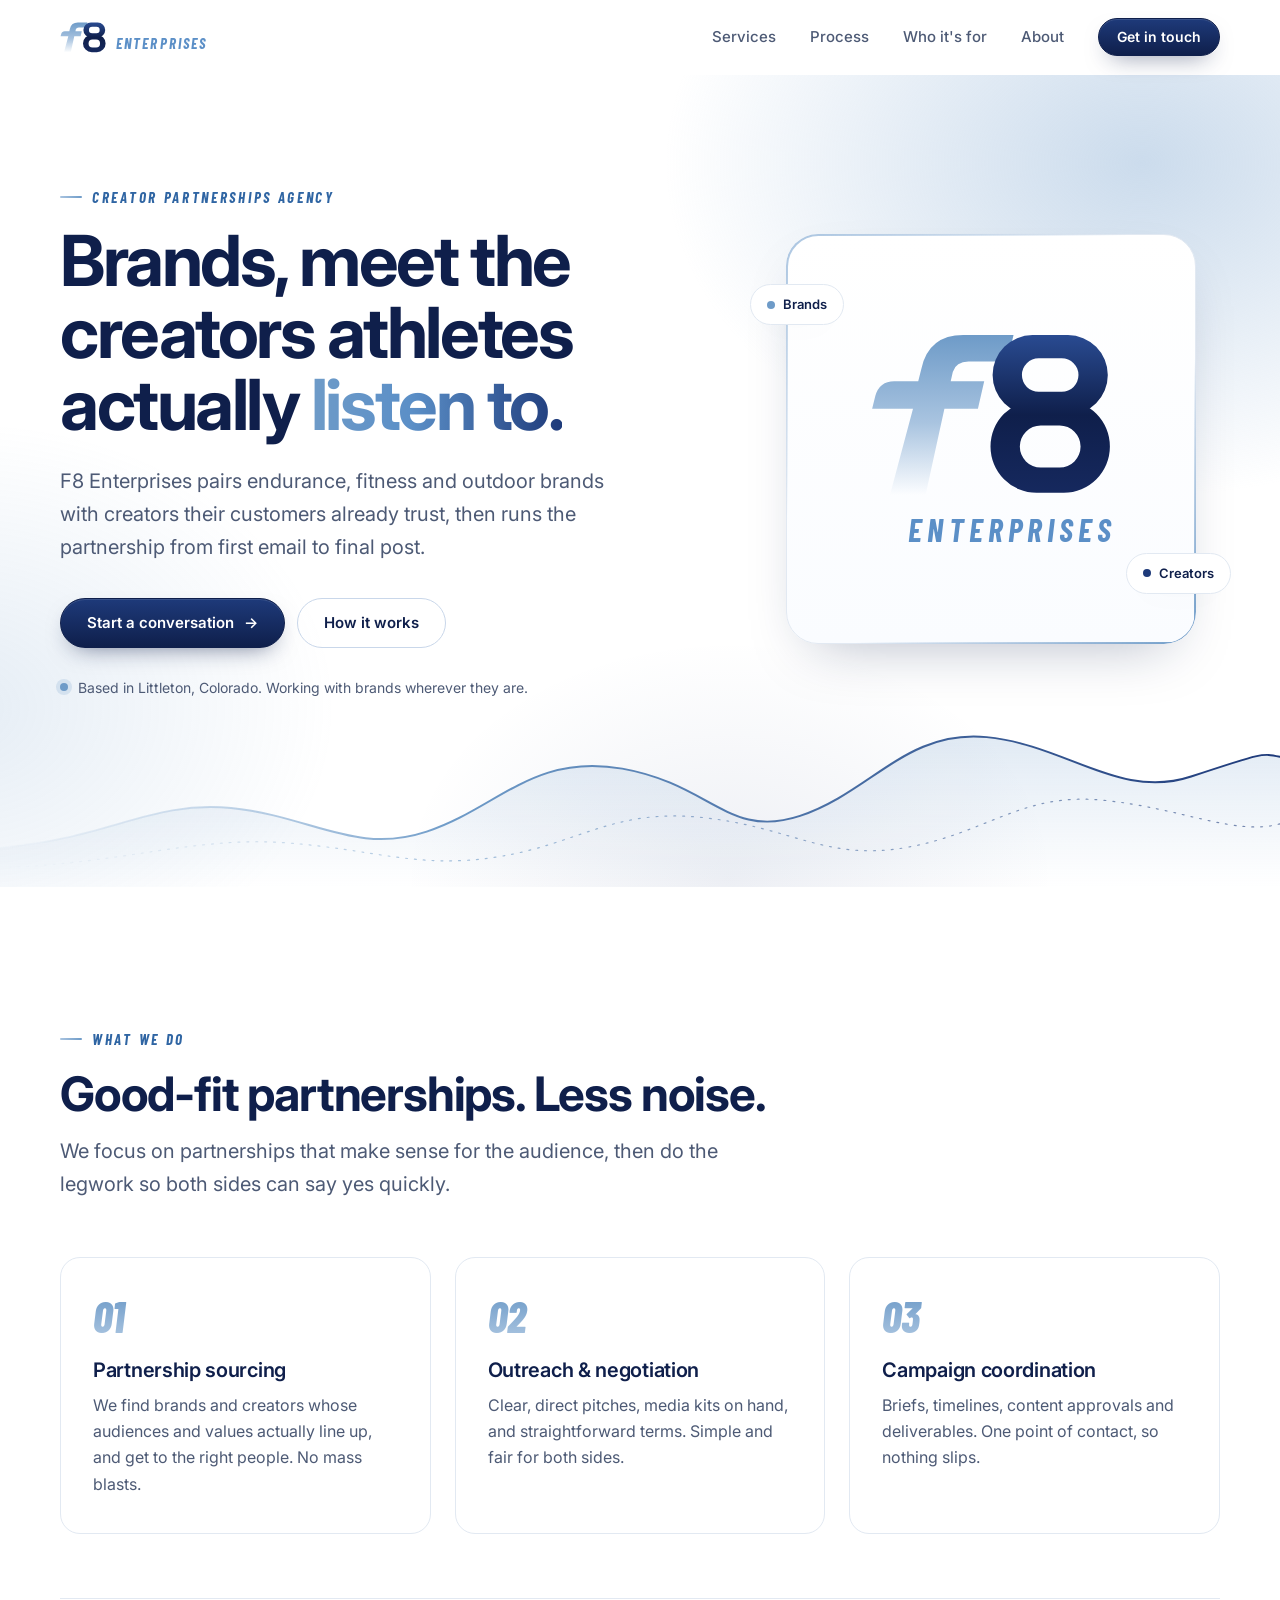
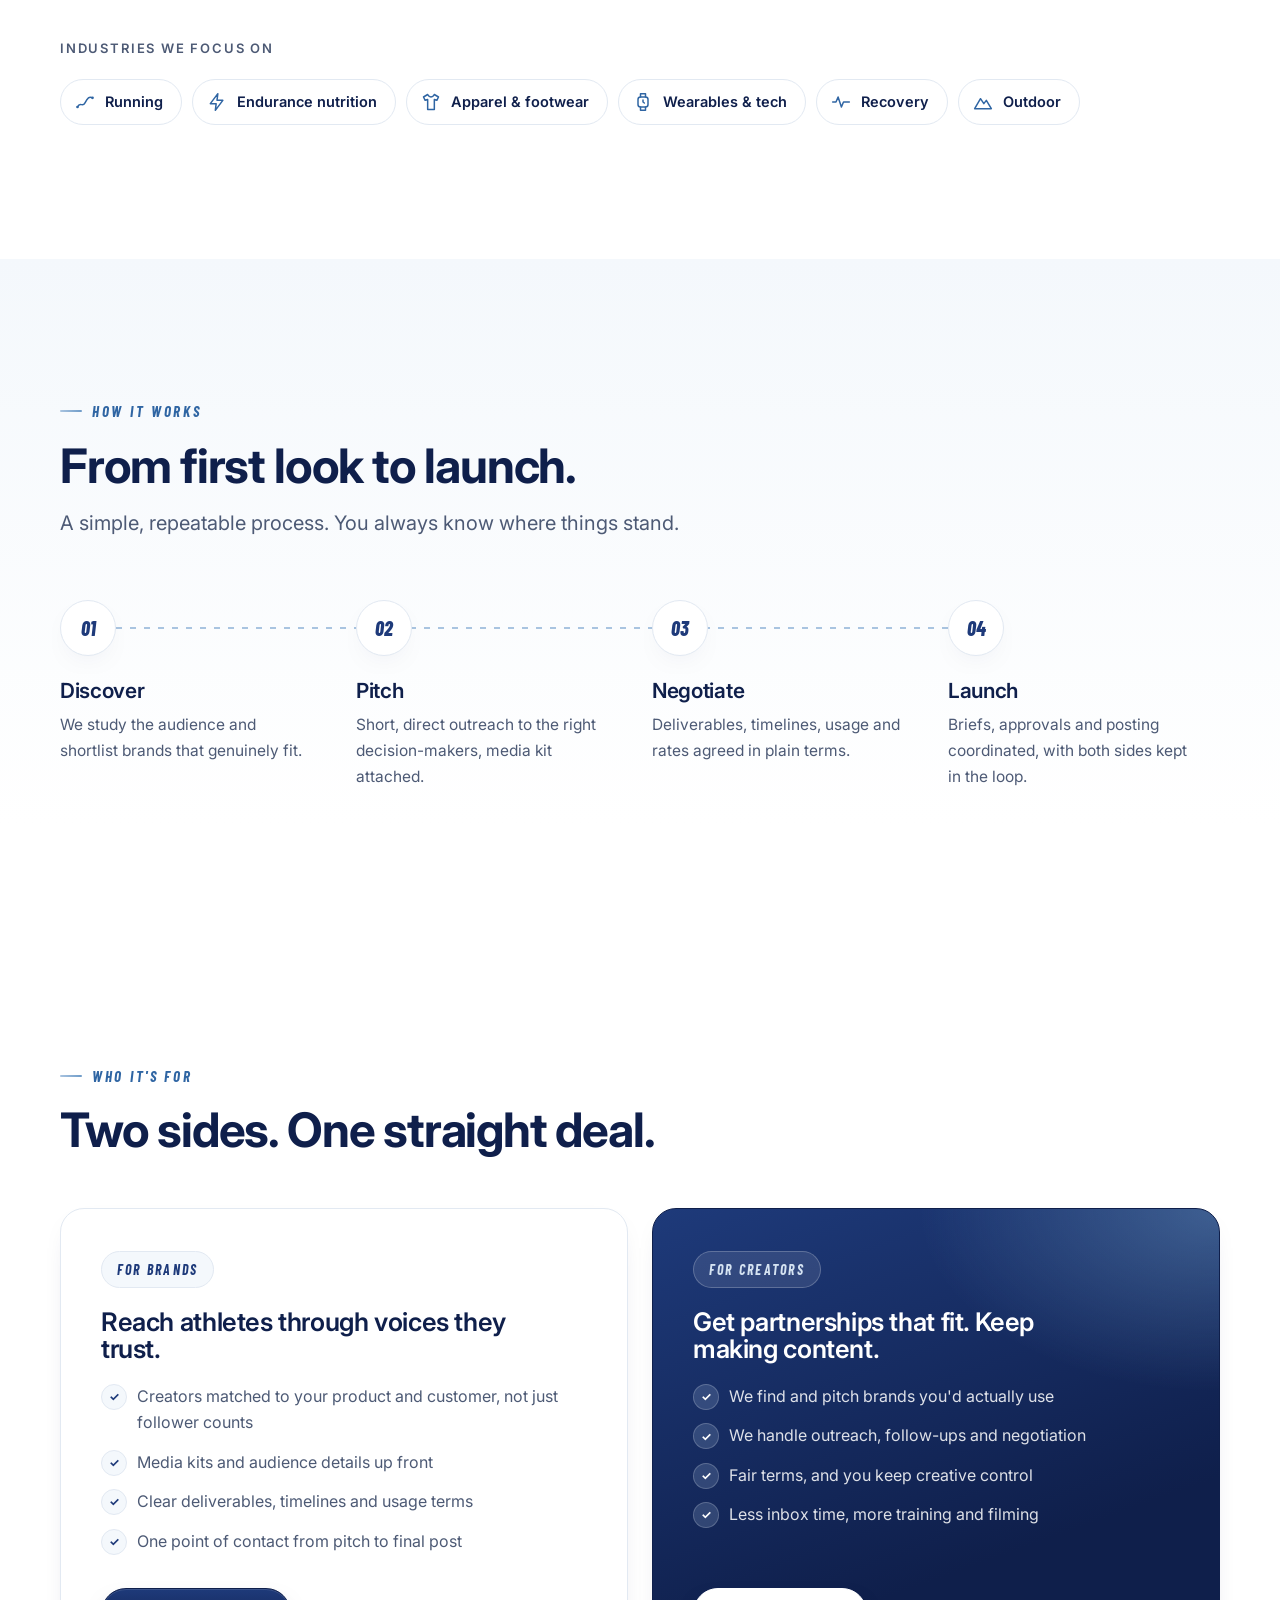
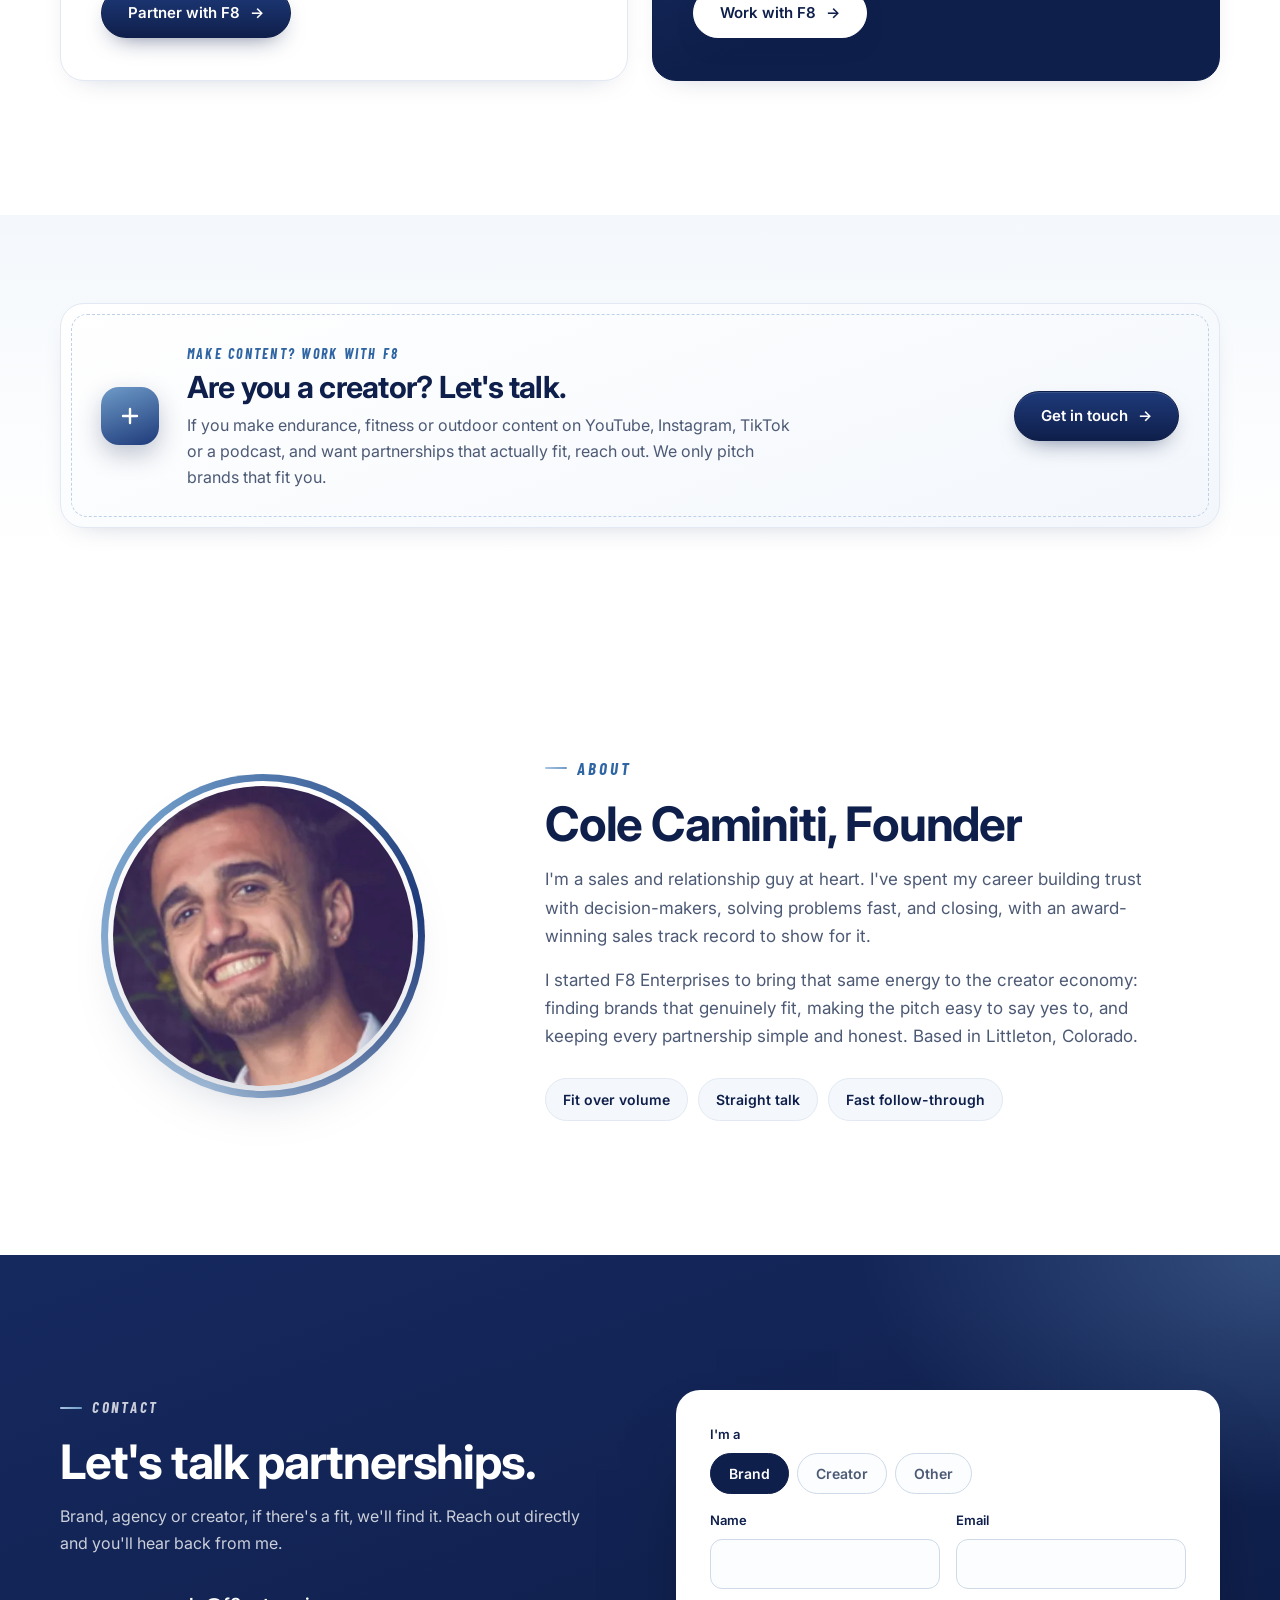
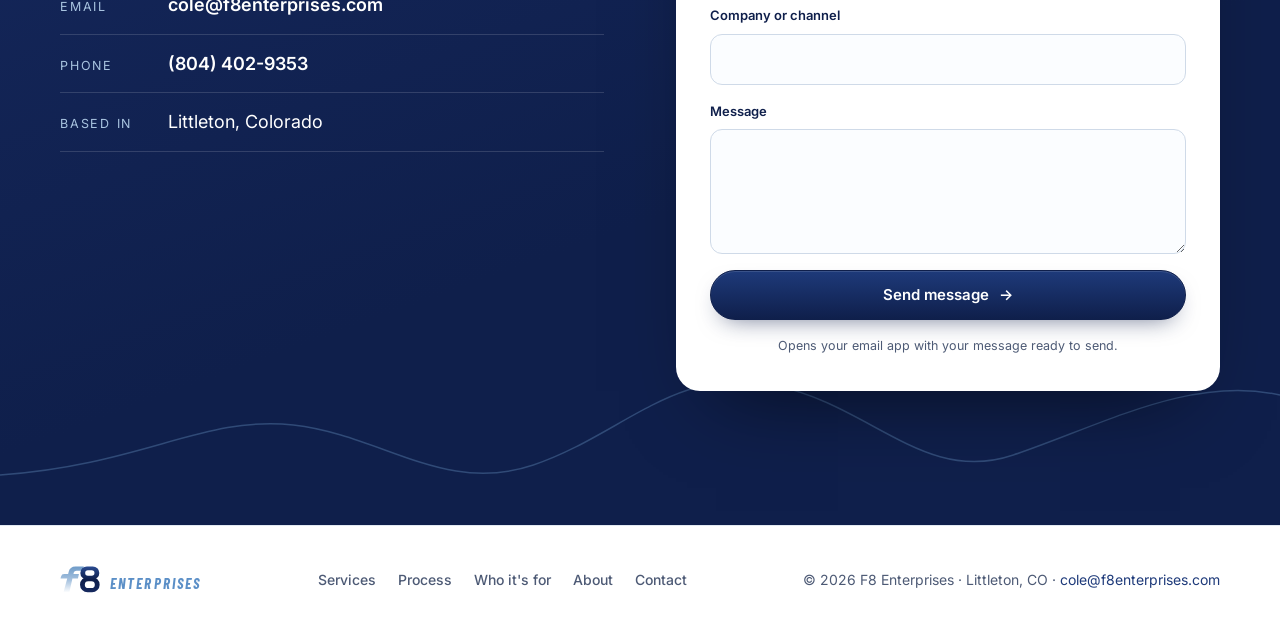
==== index.html @ 28ebe78d "Launch F8 Enterprises site" ====
<!doctype html>
<html lang="en">
<head>
<meta charset="utf-8">
<meta name="viewport" content="width=device-width, initial-scale=1">
<title>F8 Enterprises | Creator Partnerships for Endurance, Fitness &amp; Outdoor Brands</title>
<meta name="description" content="F8 Enterprises is a creator partnerships agency in Littleton, Colorado. We match endurance, fitness and outdoor brands with creators their customers trust, and run the deal from first email to final post.">
<link rel="canonical" href="https://f8enterprises.com/">
<meta name="theme-color" content="#0F1F4B">
<meta name="author" content="Cole Caminiti">

<meta property="og:type" content="website">
<meta property="og:site_name" content="F8 Enterprises">
<meta property="og:url" content="https://f8enterprises.com/">
<meta property="og:title" content="F8 Enterprises | Creator Partnerships">
<meta property="og:description" content="Brands, meet the creators athletes actually listen to. Creator partnerships for endurance, fitness and outdoor brands.">
<meta property="og:image" content="https://f8enterprises.com/og-image.png">
<meta property="og:image:width" content="1200">
<meta property="og:image:height" content="630">
<meta property="og:image:alt" content="F8 Enterprises logo with the tagline: Brands, meet the creators athletes actually listen to.">
<meta name="twitter:card" content="summary_large_image">
<meta name="twitter:title" content="F8 Enterprises | Creator Partnerships">
<meta name="twitter:description" content="Creator partnerships for endurance, fitness and outdoor brands.">
<meta name="twitter:image" content="https://f8enterprises.com/og-image.png">

<link rel="icon" href="/favicon.ico" sizes="32x32">
<link rel="icon" href="favicon.svg" type="image/svg+xml">
<link rel="apple-touch-icon" href="apple-touch-icon.png">
<link rel="manifest" href="site.webmanifest">

<link rel="preconnect" href="https://fonts.googleapis.com">
<link rel="preconnect" href="https://fonts.gstatic.com" crossorigin>
<link href="https://fonts.googleapis.com/css2?family=Barlow+Condensed:ital,wght@1,700;1,800&family=Inter:wght@400;500;600;700&display=swap" rel="stylesheet">
<link rel="stylesheet" href="styles.css">
<link rel="preload" as="image" href="mark.svg">

<script type="application/ld+json">
{
  "@context": "https://schema.org",
  "@type": "Organization",
  "name": "F8 Enterprises",
  "url": "https://f8enterprises.com/",
  "logo": "https://f8enterprises.comicon-512.png",
  "image": "https://f8enterprises.com/og-image.png",
  "description": "Creator partnerships agency connecting endurance, fitness and outdoor brands with creators their customers trust.",
  "email": "cole@f8enterprises.com",
  "telephone": "+1-804-402-9353",
  "address": {"@type": "PostalAddress", "addressLocality": "Littleton", "addressRegion": "CO", "addressCountry": "US"},
  "founder": {"@type": "Person", "name": "Cole Caminiti", "jobTitle": "Founder"},
  "knowsAbout": ["Creator partnerships", "Brand sponsorships", "Influencer marketing", "Endurance sports", "Running", "Fitness", "Outdoor"]
}
</script>
<script>document.documentElement.classList.add('js')</script>
</head>
<body>
<a class="skip" href="#main">Skip to content</a>

<header class="nav" id="top">
  <div class="wrap nav-inner">
    <a href="#top" class="brand" aria-label="F8 Enterprises, back to top">
      <img src="mark.svg" alt="" width="46" height="31">
      <span aria-hidden="true">ENTERPRISES</span>
    </a>
    <button class="nav-toggle" aria-label="Menu" aria-expanded="false" aria-controls="site-nav"><span></span><span></span></button>
    <nav class="nav-links" id="site-nav" aria-label="Main">
      <a href="#services">Services</a>
      <a href="#process">Process</a>
      <a href="#split">Who it's for</a>
      <a href="#about">About</a>
      <a href="#contact" class="btn btn-sm">Get in touch</a>
    </nav>
  </div>
</header>

<main id="main">
  <section class="hero" aria-labelledby="hero-title">
    <div class="hero-glow" aria-hidden="true"></div>
    <svg class="hero-route" viewBox="0 0 1440 260" preserveAspectRatio="none" aria-hidden="true">
      <defs>
        <linearGradient id="rg" x1="0" x2="1"><stop offset="0" stop-color="#A9C4E0" stop-opacity="0"/><stop offset=".35" stop-color="#6E9BC8"/><stop offset="1" stop-color="#1E3A7A"/></linearGradient>
        <linearGradient id="rf" x1="0" y1="0" x2="0" y2="1"><stop offset="0" stop-color="#A9C4E0" stop-opacity=".35"/><stop offset="1" stop-color="#A9C4E0" stop-opacity="0"/></linearGradient>
      </defs>
      <path class="route-fill" d="M0 210 C120 200 170 150 260 160 S400 220 480 190 S600 90 700 110 S820 200 900 170 S1020 60 1110 70 S1260 150 1340 120 S1420 90 1440 95 V260 H0Z" fill="url(#rf)"/>
      <path class="route-line" d="M0 210 C120 200 170 150 260 160 S400 220 480 190 S600 90 700 110 S820 200 900 170 S1020 60 1110 70 S1260 150 1340 120 S1420 90 1440 95" fill="none" stroke="url(#rg)" stroke-width="2.5" stroke-linecap="round"/>
      <path class="route-line route-line-2" d="M0 236 C140 230 220 196 320 204 S470 238 560 222 S690 160 790 172 S930 228 1020 210 S1150 140 1240 150 S1390 196 1440 180" fill="none" stroke="url(#rg)" stroke-width="1.5" stroke-dasharray="2 8" stroke-linecap="round" opacity=".7"/>
    </svg>
    <div class="wrap hero-grid">
      <div class="hero-copy">
        <p class="eyebrow">Creator partnerships agency</p>
        <h1 id="hero-title">Brands, meet the creators athletes actually <em>listen to.</em></h1>
        <p class="lede">F8 Enterprises pairs endurance, fitness and outdoor brands with creators their customers already trust, then runs the partnership from first email to final post.</p>
        <div class="cta-row">
          <a href="#contact" class="btn">Start a conversation <span class="arrow" aria-hidden="true">&rarr;</span></a>
          <a href="#process" class="btn btn-ghost">How it works</a>
        </div>
        <p class="hero-note"><span class="dot" aria-hidden="true"></span> Based in Littleton, Colorado. Working with brands wherever they are.</p>
      </div>
      <div class="hero-art" aria-hidden="true">
        <div class="logo-card">
          <img src="mark.svg" alt="">
          <span class="logo-word">ENTERPRISES</span>
          <span class="float-chip chip-a">Brands</span>
          <span class="float-chip chip-b">Creators</span>
        </div>
      </div>
    </div>
  </section>

  <section class="section" id="services" aria-labelledby="services-title">
    <div class="wrap">
      <div class="section-head reveal">
        <p class="eyebrow">What we do</p>
        <h2 id="services-title">Good-fit partnerships. Less noise.</h2>
        <p class="section-lede">We focus on partnerships that make sense for the audience, then do the legwork so both sides can say yes quickly.</p>
      </div>
      <div class="cards">
        <article class="card reveal">
          <div class="card-num">01</div>
          <h3>Partnership sourcing</h3>
          <p>We find brands and creators whose audiences and values actually line up, and get to the right people. No mass blasts.</p>
        </article>
        <article class="card reveal">
          <div class="card-num">02</div>
          <h3>Outreach &amp; negotiation</h3>
          <p>Clear, direct pitches, media kits on hand, and straightforward terms. Simple and fair for both sides.</p>
        </article>
        <article class="card reveal">
          <div class="card-num">03</div>
          <h3>Campaign coordination</h3>
          <p>Briefs, timelines, content approvals and deliverables. One point of contact, so nothing slips.</p>
        </article>
      </div>

      <div class="industries reveal" aria-labelledby="ind-title">
        <h3 id="ind-title" class="industries-title">Industries we focus on</h3>
        <ul class="ind-list">
          <li><svg viewBox="0 0 24 24" aria-hidden="true"><path d="M3 18c3-7 6 1 9-5s5-8 9-6"/><circle cx="3" cy="18" r="1.6"/><circle cx="21" cy="7" r="1.6"/></svg>Running</li>
          <li><svg viewBox="0 0 24 24" aria-hidden="true"><path d="M13 2 4 14h7l-1 8 9-12h-7z"/></svg>Endurance nutrition</li>
          <li><svg viewBox="0 0 24 24" aria-hidden="true"><path d="M8 3 3 6l2 4 3-1v12h8V9l3 1 2-4-5-3c-1 2-2 3-4 3S9 5 8 3z"/></svg>Apparel &amp; footwear</li>
          <li><svg viewBox="0 0 24 24" aria-hidden="true"><rect x="6" y="6" width="12" height="12" rx="3"/><path d="M9 6V2h6v4M9 18v4h6v-4M12 9.5V12l1.6 1.2"/></svg>Wearables &amp; tech</li>
          <li><svg viewBox="0 0 24 24" aria-hidden="true"><path d="M2 12h4l2.5-6 4 12 2.5-6h7"/></svg>Recovery</li>
          <li><svg viewBox="0 0 24 24" aria-hidden="true"><path d="m2 20 7-12 4 6 3-4 6 10z"/></svg>Outdoor</li>
        </ul>
      </div>
    </div>
  </section>

  <section class="section section-tint" id="process" aria-labelledby="process-title">
    <div class="wrap">
      <div class="section-head reveal">
        <p class="eyebrow">How it works</p>
        <h2 id="process-title">From first look to launch.</h2>
        <p class="section-lede">A simple, repeatable process. You always know where things stand.</p>
      </div>
      <ol class="steps">
        <li class="step reveal"><span class="step-n">01</span><h3>Discover</h3><p>We study the audience and shortlist brands that genuinely fit.</p></li>
        <li class="step reveal"><span class="step-n">02</span><h3>Pitch</h3><p>Short, direct outreach to the right decision-makers, media kit attached.</p></li>
        <li class="step reveal"><span class="step-n">03</span><h3>Negotiate</h3><p>Deliverables, timelines, usage and rates agreed in plain terms.</p></li>
        <li class="step reveal"><span class="step-n">04</span><h3>Launch</h3><p>Briefs, approvals and posting coordinated, with both sides kept in the loop.</p></li>
      </ol>
    </div>
  </section>

  <section class="section" id="split" aria-labelledby="split-title">
    <div class="wrap">
      <div class="section-head reveal">
        <p class="eyebrow">Who it's for</p>
        <h2 id="split-title">Two sides. One straight deal.</h2>
      </div>
      <div class="split">
        <article class="split-card reveal">
          <span class="split-tag">For brands</span>
          <h3>Reach athletes through voices they trust.</h3>
          <ul class="checks">
            <li>Creators matched to your product and customer, not just follower counts</li>
            <li>Media kits and audience details up front</li>
            <li>Clear deliverables, timelines and usage terms</li>
            <li>One point of contact from pitch to final post</li>
          </ul>
          <a href="#contact" class="btn" data-type="Brand">Partner with F8 <span class="arrow" aria-hidden="true">&rarr;</span></a>
        </article>
        <article class="split-card split-dark reveal">
          <span class="split-tag">For creators</span>
          <h3>Get partnerships that fit. Keep making content.</h3>
          <ul class="checks">
            <li>We find and pitch brands you'd actually use</li>
            <li>We handle outreach, follow-ups and negotiation</li>
            <li>Fair terms, and you keep creative control</li>
            <li>Less inbox time, more training and filming</li>
          </ul>
          <a href="#contact" class="btn btn-light" data-type="Creator">Work with F8 <span class="arrow" aria-hidden="true">&rarr;</span></a>
        </article>
      </div>
    </div>
  </section>

  <section class="section section-tint section-slim" id="creators" aria-labelledby="creators-title">
    <div class="wrap">
      <div class="creator-band reveal">
        <span class="join-plus" aria-hidden="true"><svg viewBox="0 0 24 24"><path d="M12 5v14M5 12h14"/></svg></span>
        <div class="band-copy">
          <span class="join-kicker">Make content? Work with F8</span>
          <h2 id="creators-title">Are you a creator? Let's talk.</h2>
          <p>If you make endurance, fitness or outdoor content on YouTube, Instagram, TikTok or a podcast, and want partnerships that actually fit, reach out. We only pitch brands that fit you.</p>
        </div>
        <a href="#contact" class="btn" data-type="Creator">Get in touch <span class="arrow" aria-hidden="true">&rarr;</span></a>
      </div>
    </div>
  </section>

  <section class="section" id="about" aria-labelledby="about-title">
    <div class="wrap about-grid">
      <div class="about-photo reveal">
        <picture>
          <source srcset="cole.webp" type="image/webp">
          <img src="cole.jpg" alt="Headshot of Cole Caminiti, founder of F8 Enterprises, smiling" width="468" height="468" loading="lazy" decoding="async">
        </picture>
      </div>
      <div class="reveal">
        <p class="eyebrow">About</p>
        <h2 id="about-title">Cole Caminiti, Founder</h2>
        <p>I'm a sales and relationship guy at heart. I've spent my career building trust with decision-makers, solving problems fast, and closing, with an award-winning sales track record to show for it.</p>
        <p>I started F8 Enterprises to bring that same energy to the creator economy: finding brands that genuinely fit, making the pitch easy to say yes to, and keeping every partnership simple and honest. Based in Littleton, Colorado.</p>
        <ul class="values">
          <li>Fit over volume</li>
          <li>Straight talk</li>
          <li>Fast follow-through</li>
        </ul>
      </div>
    </div>
  </section>

  <section class="section contact" id="contact" aria-labelledby="contact-title">
    <svg class="contact-route" viewBox="0 0 1440 200" preserveAspectRatio="none" aria-hidden="true"><path d="M0 150 C160 140 230 90 330 100 S500 170 600 140 S760 40 870 60 S1040 160 1140 130 S1340 50 1440 70" fill="none" stroke="#6E9BC8" stroke-width="1.5" stroke-opacity=".35"/></svg>
    <div class="wrap contact-grid">
      <div class="reveal">
        <p class="eyebrow eyebrow-light">Contact</p>
        <h2 id="contact-title">Let's talk partnerships.</h2>
        <p>Brand, agency or creator, if there's a fit, we'll find it. Reach out directly and you'll hear back from me.</p>
        <ul class="contact-list">
          <li><span>Email</span><a href="mailto:cole@f8enterprises.com">cole@f8enterprises.com</a></li>
          <li><span>Phone</span><a href="tel:+18044029353">(804) 402-9353</a></li>
          <li><span>Based in</span>Littleton, Colorado</li>
        </ul>
      </div>
      <form class="form reveal" id="contact-form" aria-label="Contact form">
        <fieldset class="seg">
          <legend>I'm a</legend>
          <label><input type="radio" name="type" value="Brand" checked><span>Brand</span></label>
          <label><input type="radio" name="type" value="Creator"><span>Creator</span></label>
          <label><input type="radio" name="type" value="Other"><span>Other</span></label>
        </fieldset>
        <div class="form-row">
          <label>Name<input name="name" required autocomplete="name"></label>
          <label>Email<input name="email" type="email" required autocomplete="email"></label>
        </div>
        <label>Company or channel<input name="company" autocomplete="organization"></label>
        <label>Message<textarea name="message" rows="4" required></textarea></label>
        <button class="btn btn-full" type="submit">Send message <span class="arrow" aria-hidden="true">&rarr;</span></button>
        <p class="form-note">Opens your email app with your message ready to send.</p>
      </form>
    </div>
  </section>
</main>

<footer class="footer">
  <div class="wrap footer-inner">
    <a href="#top" class="brand brand-foot" aria-label="F8 Enterprises, back to top"><img src="mark.svg" alt="" width="40" height="27"><span aria-hidden="true">ENTERPRISES</span></a>
    <nav class="footer-links" aria-label="Footer">
      <a href="#services">Services</a><a href="#process">Process</a><a href="#split">Who it's for</a><a href="#about">About</a><a href="#contact">Contact</a>
    </nav>
    <p>&copy; <span id="yr">2026</span> F8 Enterprises &middot; Littleton, CO &middot; <a href="mailto:cole@f8enterprises.com">cole@f8enterprises.com</a></p>
  </div>
</footer>

<script src="main.js" defer></script>
</body>
</html>
---- styles.css ----
/* F8 Enterprises — styles */
:root{
  --navy:#0F1F4B; --navy2:#1E3A7A; --blue:#5B8FC7; --blue-ink:#2F65A3; --steel:#6E9BC8; --sky:#A9C4E0;
  --ink:#0E1A36; --muted:#4D5A75; --line:#E2E9F2; --tint:#F4F8FC; --white:#fff;
  --r:20px; --shadow:0 24px 60px -28px rgba(15,31,75,.35); --shadow-sm:0 10px 30px -20px rgba(15,31,75,.35);
  --ease:cubic-bezier(.2,.7,.2,1);
  --fs-h1:clamp(2.6rem,1.6rem + 3.6vw,4.4rem);
  --fs-h2:clamp(2rem,1.45rem + 1.9vw,3rem);
  --fs-lede:clamp(1.06rem,1rem + .35vw,1.25rem);
  --space:clamp(84px,6rem + 3vw,136px);
}
*{box-sizing:border-box;margin:0;padding:0}
html{scroll-behavior:smooth;scroll-padding-top:84px}
body{font-family:Inter,system-ui,-apple-system,"Segoe UI",Roboto,sans-serif;font-size:16px;color:var(--ink);background:var(--white);line-height:1.65;-webkit-font-smoothing:antialiased;text-rendering:optimizeLegibility}
img,svg{display:block;max-width:100%}
a{color:inherit}
.wrap{width:min(1160px,100% - 48px);margin-inline:auto}
.sr-only{position:absolute;width:1px;height:1px;overflow:hidden;clip:rect(0 0 0 0);white-space:nowrap}
.skip{position:absolute;left:16px;top:-60px;z-index:100;background:var(--navy);color:#fff;padding:10px 16px;border-radius:10px;text-decoration:none;font-weight:600;transition:top .2s}
.skip:focus{top:12px}
:focus-visible{outline:3px solid var(--steel);outline-offset:3px;border-radius:6px}

/* nav */
.nav{position:sticky;top:0;z-index:30;background:rgba(255,255,255,.78);backdrop-filter:saturate(1.6) blur(14px);-webkit-backdrop-filter:saturate(1.6) blur(14px);border-bottom:1px solid transparent;transition:border-color .3s,background .3s,box-shadow .3s}
.nav.scrolled{border-bottom-color:var(--line);background:rgba(255,255,255,.92);box-shadow:0 6px 24px -18px rgba(15,31,75,.4)}
.nav-inner{display:flex;align-items:center;justify-content:space-between;height:74px}
.brand{display:flex;align-items:flex-end;gap:10px;text-decoration:none}
.brand span{font-family:'Barlow Condensed',sans-serif;font-style:italic;font-weight:700;letter-spacing:.14em;color:var(--blue);font-size:15px;line-height:1;padding-bottom:2px}
.nav-links{display:flex;align-items:center;gap:34px}
.nav-links a:not(.btn){position:relative;text-decoration:none;font-weight:500;font-size:15px;color:var(--muted);transition:color .2s}
.nav-links a:not(.btn)::after{content:"";position:absolute;left:0;right:0;bottom:-6px;height:2px;border-radius:2px;background:linear-gradient(90deg,var(--steel),var(--navy2));transform:scaleX(0);transform-origin:left;transition:transform .3s var(--ease)}
.nav-links a:not(.btn):hover{color:var(--navy)}
.nav-links a:not(.btn):hover::after{transform:scaleX(1)}
.nav-toggle{display:none;background:none;border:0;width:44px;height:44px;cursor:pointer;position:relative;border-radius:10px}
.nav-toggle span{position:absolute;left:11px;right:11px;height:2px;background:var(--navy);border-radius:2px;transition:.25s var(--ease)}
.nav-toggle span:first-child{top:17px}.nav-toggle span:last-child{top:25px}
.nav.open .nav-toggle span:first-child{top:21px;transform:rotate(45deg)}
.nav.open .nav-toggle span:last-child{top:21px;transform:rotate(-45deg)}

/* buttons */
.btn{display:inline-flex;align-items:center;justify-content:center;gap:10px;padding:15px 26px;border-radius:999px;background:linear-gradient(180deg,var(--navy2),var(--navy));color:#fff;font:600 15px/1.2 Inter,system-ui,sans-serif;text-decoration:none;border:1px solid var(--navy);cursor:pointer;transition:transform .25s var(--ease),box-shadow .25s var(--ease),background .25s;box-shadow:0 10px 24px -12px rgba(15,31,75,.65),inset 0 1px 0 rgba(255,255,255,.12)}
.btn:hover{transform:translateY(-2px);box-shadow:0 16px 30px -12px rgba(15,31,75,.7),inset 0 1px 0 rgba(255,255,255,.12)}
.btn:active{transform:translateY(0)}
.btn .arrow{transition:transform .25s var(--ease)}
.btn:hover .arrow{transform:translateX(4px)}
.btn-ghost{background:rgba(255,255,255,.7);color:var(--navy);border-color:#C9D7EA;box-shadow:none}
.btn-ghost:hover{border-color:var(--steel);background:#fff;box-shadow:0 10px 24px -16px rgba(15,31,75,.4)}
.btn-light{background:#fff;color:var(--navy);border-color:#fff}
.btn-sm{padding:10px 18px;font-size:14px}
.btn-full{width:100%}
.nav-links .btn{color:#fff}

/* type */
.eyebrow{display:inline-flex;align-items:center;gap:10px;font-family:'Barlow Condensed',sans-serif;font-style:italic;font-weight:700;text-transform:uppercase;letter-spacing:.18em;color:var(--blue-ink);font-size:15px;margin-bottom:16px}
.eyebrow::before{content:"";width:22px;height:2px;border-radius:2px;background:linear-gradient(90deg,var(--sky),var(--steel))}
.eyebrow-light{color:var(--sky)}
h1,h2,h3{color:var(--navy);letter-spacing:-.025em;line-height:1.08;font-weight:700}
h1{font-size:var(--fs-h1);margin-bottom:24px;letter-spacing:-.035em;line-height:1.02}
h1 em{font-style:normal;background:linear-gradient(90deg,var(--steel),var(--blue) 40%,var(--navy2));-webkit-background-clip:text;background-clip:text;color:transparent}
h2{font-size:var(--fs-h2);margin-bottom:16px}
h3{font-size:1.25rem;font-weight:600;letter-spacing:-.015em;margin-bottom:10px}
p{color:var(--muted)}
.lede{font-size:var(--fs-lede);max-width:560px}
.section-lede{font-size:var(--fs-lede);max-width:660px}
.cta-row{display:flex;flex-wrap:wrap;gap:12px;margin-top:34px}

/* hero */
.hero{position:relative;overflow:hidden;padding:clamp(64px,5vw + 40px,120px) 0 clamp(120px,10vw + 60px,190px);isolation:isolate}
.hero-glow{position:absolute;inset:-20%;z-index:-2;background:
  radial-gradient(38% 42% at 78% 22%,rgba(169,196,224,.6),transparent 70%),
  radial-gradient(30% 36% at 12% 70%,rgba(110,155,200,.18),transparent 70%),
  radial-gradient(26% 30% at 55% 85%,rgba(30,58,122,.08),transparent 70%);
  animation:drift 22s ease-in-out infinite alternate}
@keyframes drift{0%{transform:translate3d(0,0,0) scale(1)}50%{transform:translate3d(-3%,2%,0) scale(1.05)}100%{transform:translate3d(2%,-2%,0) scale(1.02)}}
.hero-route{position:absolute;left:0;right:0;bottom:0;width:100%;height:clamp(140px,16vw,260px);z-index:-1}
.route-line{stroke-dasharray:2400;stroke-dashoffset:2400;animation:draw 3.2s .3s var(--ease) forwards}
.route-line-2{stroke-dasharray:2 8;stroke-dashoffset:0;animation:none;opacity:.6}
.route-fill{opacity:0;animation:fade 1.6s 1.4s ease forwards}
@keyframes draw{to{stroke-dashoffset:0}}
@keyframes fade{to{opacity:1}}
.hero-grid{display:grid;grid-template-columns:1.25fr .9fr;gap:64px;align-items:center}
.hero-note{display:flex;align-items:center;gap:10px;margin-top:28px;font-size:14px;color:var(--muted)}
.dot{width:8px;height:8px;border-radius:50%;background:var(--steel);box-shadow:0 0 0 4px rgba(110,155,200,.2)}
.hero-art{display:flex;justify-content:center}
.logo-card{position:relative;width:100%;max-width:410px;aspect-ratio:1/1;border-radius:32px;background:linear-gradient(180deg,#fff,#FAFCFF);border:1px solid var(--line);box-shadow:var(--shadow);display:flex;flex-direction:column;align-items:center;justify-content:center;gap:16px;padding:48px;animation:float 7s ease-in-out infinite}
.logo-card::before{content:"";position:absolute;inset:-1px;border-radius:32px;padding:1.5px;background:linear-gradient(140deg,var(--sky),transparent 38%,transparent 62%,var(--steel));-webkit-mask:linear-gradient(#000 0 0) content-box,linear-gradient(#000 0 0);-webkit-mask-composite:xor;mask-composite:exclude}
@keyframes float{0%,100%{transform:translateY(0)}50%{transform:translateY(-8px)}}
.logo-card img{width:78%}
.logo-word{font-family:'Barlow Condensed',sans-serif;font-style:italic;font-weight:700;color:var(--blue);letter-spacing:.16em;font-size:clamp(22px,2.6vw,32px);margin-left:14%;line-height:1}
.float-chip{position:absolute;display:inline-flex;align-items:center;gap:8px;padding:9px 16px;border-radius:999px;background:#fff;border:1px solid var(--line);box-shadow:var(--shadow-sm);font-size:13px;font-weight:600;color:var(--navy)}
.float-chip::before{content:"";width:8px;height:8px;border-radius:50%}
.chip-a{top:12%;left:-9%}.chip-a::before{background:var(--steel)}
.chip-b{bottom:12%;right:-9%}.chip-b::before{background:var(--navy2)}

/* sections */
.section{padding:var(--space) 0;position:relative}
.section-tint{background:linear-gradient(180deg,var(--tint),#fff 85%)}
.section-head{max-width:820px}
.cards{display:grid;grid-template-columns:repeat(3,1fr);gap:24px;margin-top:56px}
.card{position:relative;background:#fff;border:1px solid var(--line);border-radius:var(--r);padding:36px 32px;transition:transform .35s var(--ease),box-shadow .35s var(--ease),border-color .35s;overflow:hidden}
.card::after{content:"";position:absolute;left:0;right:0;top:0;height:3px;background:linear-gradient(90deg,var(--sky),var(--steel),var(--navy2));transform:scaleX(0);transform-origin:left;transition:transform .45s var(--ease)}
.card:hover{transform:translateY(-6px);box-shadow:var(--shadow);border-color:#D3E0EF}
.card:hover::after{transform:scaleX(1)}
.card-num{font-family:'Barlow Condensed',sans-serif;font-style:italic;font-weight:800;font-size:44px;line-height:1;margin-bottom:22px;background:linear-gradient(180deg,var(--steel),var(--sky));-webkit-background-clip:text;background-clip:text;color:transparent}

/* industries */
.industries{margin-top:64px;padding-top:40px;border-top:1px solid var(--line);display:grid;gap:20px}
.industries-title{font-size:13px;font-weight:600;text-transform:uppercase;letter-spacing:.14em;color:var(--muted);margin:0;line-height:1.5}
.ind-list{list-style:none;display:flex;flex-wrap:wrap;gap:10px}
.ind-list li{display:inline-flex;align-items:center;gap:10px;padding:10px 18px 10px 14px;border-radius:999px;border:1px solid var(--line);background:#fff;font-weight:600;font-size:14.5px;color:var(--navy);transition:border-color .25s,transform .25s var(--ease),box-shadow .25s}
.ind-list li:hover{border-color:var(--sky);transform:translateY(-2px);box-shadow:var(--shadow-sm)}
.ind-list svg{width:20px;height:20px;fill:none;stroke:var(--blue-ink);stroke-width:1.8;stroke-linecap:round;stroke-linejoin:round}
.ind-list circle{fill:var(--blue-ink);stroke:none}

/* process */
.steps{list-style:none;display:grid;grid-template-columns:repeat(4,1fr);gap:24px;margin-top:60px;position:relative;counter-reset:s}
.steps::before{content:"";position:absolute;top:27px;left:28px;right:calc((100% - 72px)/4 - 28px);height:2px;background:repeating-linear-gradient(90deg,var(--sky) 0 6px,transparent 6px 14px)}
.step{position:relative}
.step-n{position:relative;display:grid;place-items:center;width:56px;height:56px;border-radius:50%;background:#fff;border:1px solid var(--line);box-shadow:var(--shadow-sm);font-family:'Barlow Condensed',sans-serif;font-style:italic;font-weight:800;font-size:20px;color:var(--navy2);margin-bottom:24px;transition:background .3s,color .3s,transform .3s var(--ease)}
.step:hover .step-n{background:linear-gradient(160deg,var(--steel),var(--navy2));color:#fff;transform:scale(1.06)}
.step h3{font-size:1.3rem}
.step p{font-size:15.5px;max-width:250px}

/* split */
.split{display:grid;grid-template-columns:1fr 1fr;gap:24px;margin-top:52px}
.split-card{position:relative;overflow:hidden;background:#fff;border:1px solid var(--line);border-radius:24px;padding:42px 40px;display:flex;flex-direction:column;gap:20px;box-shadow:var(--shadow-sm);transition:transform .35s var(--ease),box-shadow .35s var(--ease)}
.split-card:hover{transform:translateY(-4px);box-shadow:var(--shadow)}
.split-card h3{font-size:1.6rem;margin:0;max-width:420px}
.split-card .btn{align-self:flex-start;margin-top:auto}
.split-tag{align-self:flex-start;font-family:'Barlow Condensed',sans-serif;font-style:italic;font-weight:700;letter-spacing:.16em;text-transform:uppercase;font-size:14px;color:var(--navy2);background:var(--tint);border:1px solid var(--line);border-radius:999px;padding:6px 15px}
.split-dark{background:radial-gradient(460px 280px at 100% 0%,rgba(110,155,200,.45),transparent 65%),linear-gradient(160deg,var(--navy2),var(--navy) 70%);border-color:var(--navy);color:#fff}
.split-dark h3{color:#fff}
.split-dark .split-tag{background:rgba(255,255,255,.1);border-color:rgba(255,255,255,.22);color:#D5E3F2}
.split-dark .checks li{color:rgba(255,255,255,.86)}
.split-dark .checks li::before{background:rgba(169,196,224,.2);border-color:rgba(255,255,255,.2);color:#fff}
.checks{list-style:none;display:grid;gap:13px;margin-bottom:14px}
.checks li{position:relative;padding-left:36px;color:var(--muted);font-size:16px}
.checks li::before{content:"\2713";position:absolute;left:0;top:1px;width:24px;height:24px;border-radius:50%;background:var(--tint);border:1px solid var(--line);color:var(--navy2);font-size:12px;font-weight:700;display:grid;place-items:center}

/* creator band */
.section-slim{padding:clamp(56px,5vw + 24px,88px) 0}
.creator-band{position:relative;display:grid;grid-template-columns:auto 1fr auto;gap:28px;align-items:center;padding:36px 40px;border-radius:24px;background:linear-gradient(160deg,#fff,#F3F7FC);border:1px solid var(--line);box-shadow:var(--shadow-sm);transition:transform .3s ease,box-shadow .3s ease}
.creator-band::before{content:"";position:absolute;inset:10px;border-radius:16px;border:1.5px dashed #BFD1E8;pointer-events:none;transition:border-color .3s ease}
.creator-band:hover{transform:translateY(-3px);box-shadow:var(--shadow)}
.creator-band:hover::before{border-color:var(--steel)}
.creator-band:hover .join-plus{transform:rotate(90deg)}
.join-plus{width:58px;height:58px;border-radius:18px;display:grid;place-items:center;background:linear-gradient(160deg,var(--steel),var(--navy2));box-shadow:0 10px 24px rgba(15,31,75,.25);transition:transform .4s ease}
.join-plus svg{width:24px;height:24px;stroke:#fff;stroke-width:2.4;stroke-linecap:round;fill:none}
.join-kicker{font-family:'Barlow Condensed',sans-serif;font-style:italic;font-weight:700;letter-spacing:.16em;text-transform:uppercase;font-size:14px;color:var(--blue-ink)}
.band-copy h2{font-size:clamp(1.5rem,1vw + 1.1rem,2rem);margin:4px 0 8px}
.band-copy p{margin:0;max-width:620px;color:var(--muted)}
.creator-band .btn{position:relative;z-index:1;white-space:nowrap}
/* about */
.about-grid{display:grid;grid-template-columns:.75fr 1.25fr;gap:80px;align-items:center}
.about-grid p+p{margin-top:16px}
.about-grid p{font-size:17px;max-width:620px}
.about-photo{position:relative;width:100%;max-width:300px;margin-inline:auto}
.about-photo::before{content:"";position:absolute;inset:-12px;border-radius:50%;background:conic-gradient(from 200deg,var(--sky),var(--steel),var(--navy2),var(--sky))}
.about-photo::after{content:"";position:absolute;inset:-5px;border-radius:50%;background:#fff}
.about-photo img{position:relative;z-index:1;width:100%;height:auto;aspect-ratio:1/1;object-fit:cover;border-radius:50%;box-shadow:var(--shadow)}
.values{list-style:none;display:flex;flex-wrap:wrap;gap:10px;margin-top:28px}
.values li{padding:9px 17px;border-radius:999px;background:var(--tint);border:1px solid var(--line);color:var(--navy);font-weight:600;font-size:14px}

/* contact */
.contact{overflow:hidden;background:radial-gradient(700px 420px at 100% 0%,rgba(110,155,200,.35),transparent 60%),linear-gradient(160deg,#16295F,var(--navy) 60%);color:#fff}
.contact-route{position:absolute;left:0;right:0;bottom:0;width:100%;height:200px;pointer-events:none}
.contact h2{color:#fff}
.contact p{color:rgba(255,255,255,.78)}
.contact-grid{position:relative;display:grid;grid-template-columns:1fr 1fr;gap:72px;align-items:start}
.contact-list{list-style:none;margin-top:34px;display:grid;gap:14px}
.contact-list li{display:flex;gap:16px;align-items:baseline;font-size:18px;color:#fff;border-bottom:1px solid rgba(255,255,255,.14);padding-bottom:14px}
.contact-list span{width:92px;flex:none;font-size:12.5px;text-transform:uppercase;letter-spacing:.14em;color:var(--sky)}
.contact-list a{text-decoration:none;font-weight:600;background:linear-gradient(currentColor,currentColor) 0 100%/0 1px no-repeat;transition:background-size .3s var(--ease)}
.contact-list a:hover{background-size:100% 1px}
.contact :focus-visible{outline-color:var(--sky)}
.form{background:#fff;border-radius:24px;padding:34px;display:grid;gap:16px;box-shadow:0 40px 80px -40px rgba(0,0,0,.6)}
.form-row{display:grid;grid-template-columns:1fr 1fr;gap:16px}
.form label{display:grid;gap:7px;font-size:13px;font-weight:600;color:var(--navy)}
.form input:not([type=radio]),.form textarea{font:inherit;font-size:15px;font-weight:400;color:var(--ink);padding:12px 14px;border:1px solid #CFDAE8;border-radius:12px;background:#FBFDFF;outline:none;transition:border-color .2s,box-shadow .2s;resize:vertical;width:100%}
.form input:not([type=radio]):focus,.form textarea:focus{border-color:var(--steel);box-shadow:0 0 0 4px rgba(110,155,200,.22)}
.seg{border:0;display:flex;gap:8px;flex-wrap:wrap;align-items:center}
.seg legend{font-size:13px;font-weight:600;color:var(--navy);margin-bottom:8px;width:100%}
.seg label{display:block;cursor:pointer;position:relative}
.seg input{position:absolute;opacity:0;width:1px;height:1px}
.seg span{display:inline-block;padding:8px 18px;border-radius:999px;border:1px solid #CFDAE8;font-size:14px;font-weight:600;color:var(--muted);background:#FBFDFF;transition:.2s}
.seg label:hover span{border-color:var(--steel)}
.seg input:checked+span{background:var(--navy);border-color:var(--navy);color:#fff}
.seg input:focus-visible+span{outline:3px solid var(--steel);outline-offset:2px}
.form .form-note{font-size:12.5px;color:var(--muted);text-align:center}

/* footer */
.footer{padding:40px 0;background:#fff;border-top:1px solid var(--line)}
.footer-inner{display:flex;justify-content:space-between;align-items:center;gap:20px 32px;flex-wrap:wrap}
.footer-links{display:flex;gap:22px;flex-wrap:wrap}
.footer-links a{text-decoration:none;font-size:14px;font-weight:500;color:var(--muted)}
.footer-links a:hover{color:var(--navy)}
.footer p{font-size:14px}
.footer p a{text-decoration:none;color:var(--navy2)}

/* reveal */
.js .reveal{opacity:0;transform:translateY(22px);transition:opacity .8s var(--ease),transform .8s var(--ease);transition-delay:var(--d,0ms)}
.js .reveal.in{opacity:1;transform:none}

/* 404 */
.nf{min-height:72vh;display:grid;place-items:center;text-align:center;padding:80px 0}
.nf-code{font-family:'Barlow Condensed',sans-serif;font-style:italic;font-weight:800;font-size:clamp(90px,16vw,170px);line-height:1;background:linear-gradient(180deg,var(--steel),var(--navy2));-webkit-background-clip:text;background-clip:text;color:transparent}
.nf p{max-width:440px;margin:0 auto 28px}

/* responsive */
@media (max-width:1040px){
  .steps{grid-template-columns:repeat(2,1fr);row-gap:44px}
  .steps::before{display:none}
  .chip-a{left:-4%}.chip-b{right:-4%}
}
@media (max-width:900px){
  .creator-band{grid-template-columns:auto 1fr}
  .creator-band .btn{grid-column:2;justify-self:start}
  .hero-grid,.about-grid,.contact-grid,.split{grid-template-columns:1fr;gap:48px}
  .split{gap:18px;margin-top:36px}
  .hero-art{order:-1}
  .logo-card{max-width:280px;padding:34px;border-radius:26px}
  .logo-card::before{border-radius:26px}
  .cards{grid-template-columns:1fr;gap:16px;margin-top:40px}
  .industries{grid-template-columns:1fr;gap:18px;margin-top:48px;padding-top:32px}
  .about-photo{max-width:220px}
  .nav-toggle{display:block}
  .nav-links{position:absolute;top:74px;left:0;right:0;flex-direction:column;align-items:stretch;gap:0;background:#fff;border-bottom:1px solid var(--line);padding:8px 24px 22px;display:none;box-shadow:0 20px 30px -24px rgba(15,31,75,.4)}
  .nav.open .nav-links{display:flex}
  .nav.open{background:#fff}
  .nav-links a:not(.btn){padding:15px 0;border-bottom:1px solid var(--line)}
  .nav-links a:not(.btn)::after{display:none}
  .nav-links a.btn{margin-top:16px}
}
@media (max-width:600px){
  .wrap{width:calc(100% - 40px)}
  .hero-art{display:none}
  .hero{padding:44px 0 110px}
  .ind-list{gap:8px}
  .ind-list li{padding:9px 14px 9px 12px;font-size:14px;gap:8px}
  .ind-list svg{width:18px;height:18px;flex:none}
  .hero-note{font-size:13.5px;align-items:flex-start}
  .hero-note .dot{margin-top:6px;flex:none}
  .steps{grid-template-columns:1fr;row-gap:0;margin-top:40px}
  .step{display:grid;grid-template-columns:56px 1fr;column-gap:18px;padding-bottom:28px}
  .step::before{content:"";position:absolute;left:27px;top:60px;bottom:4px;width:2px;background:repeating-linear-gradient(180deg,var(--sky) 0 6px,transparent 6px 12px)}
  .step:last-child::before{display:none}
  .step-n{grid-row:span 2;margin:0}
  .step h3{margin:12px 0 4px}
  .split-card{padding:30px 24px}
  .split-card h3{font-size:1.4rem}
  .split-card .btn{align-self:stretch}
  .creator-band{grid-template-columns:1fr;gap:18px;padding:34px 28px}
  .creator-band .btn{grid-column:auto;justify-self:stretch}
  .cta-row .btn{flex:1 1 100%}
  .form{padding:24px}
  .form-row{grid-template-columns:1fr}
  .contact-list li{font-size:16px}
  .contact-list span{width:78px}
  .footer-inner{flex-direction:column;align-items:flex-start}
}
@media (prefers-reduced-motion:reduce){
  *,*::before,*::after{animation:none!important;transition:none!important;scroll-behavior:auto!important}
  .route-line{stroke-dashoffset:0}.route-fill{opacity:1}
  .js .reveal{opacity:1;transform:none}
}
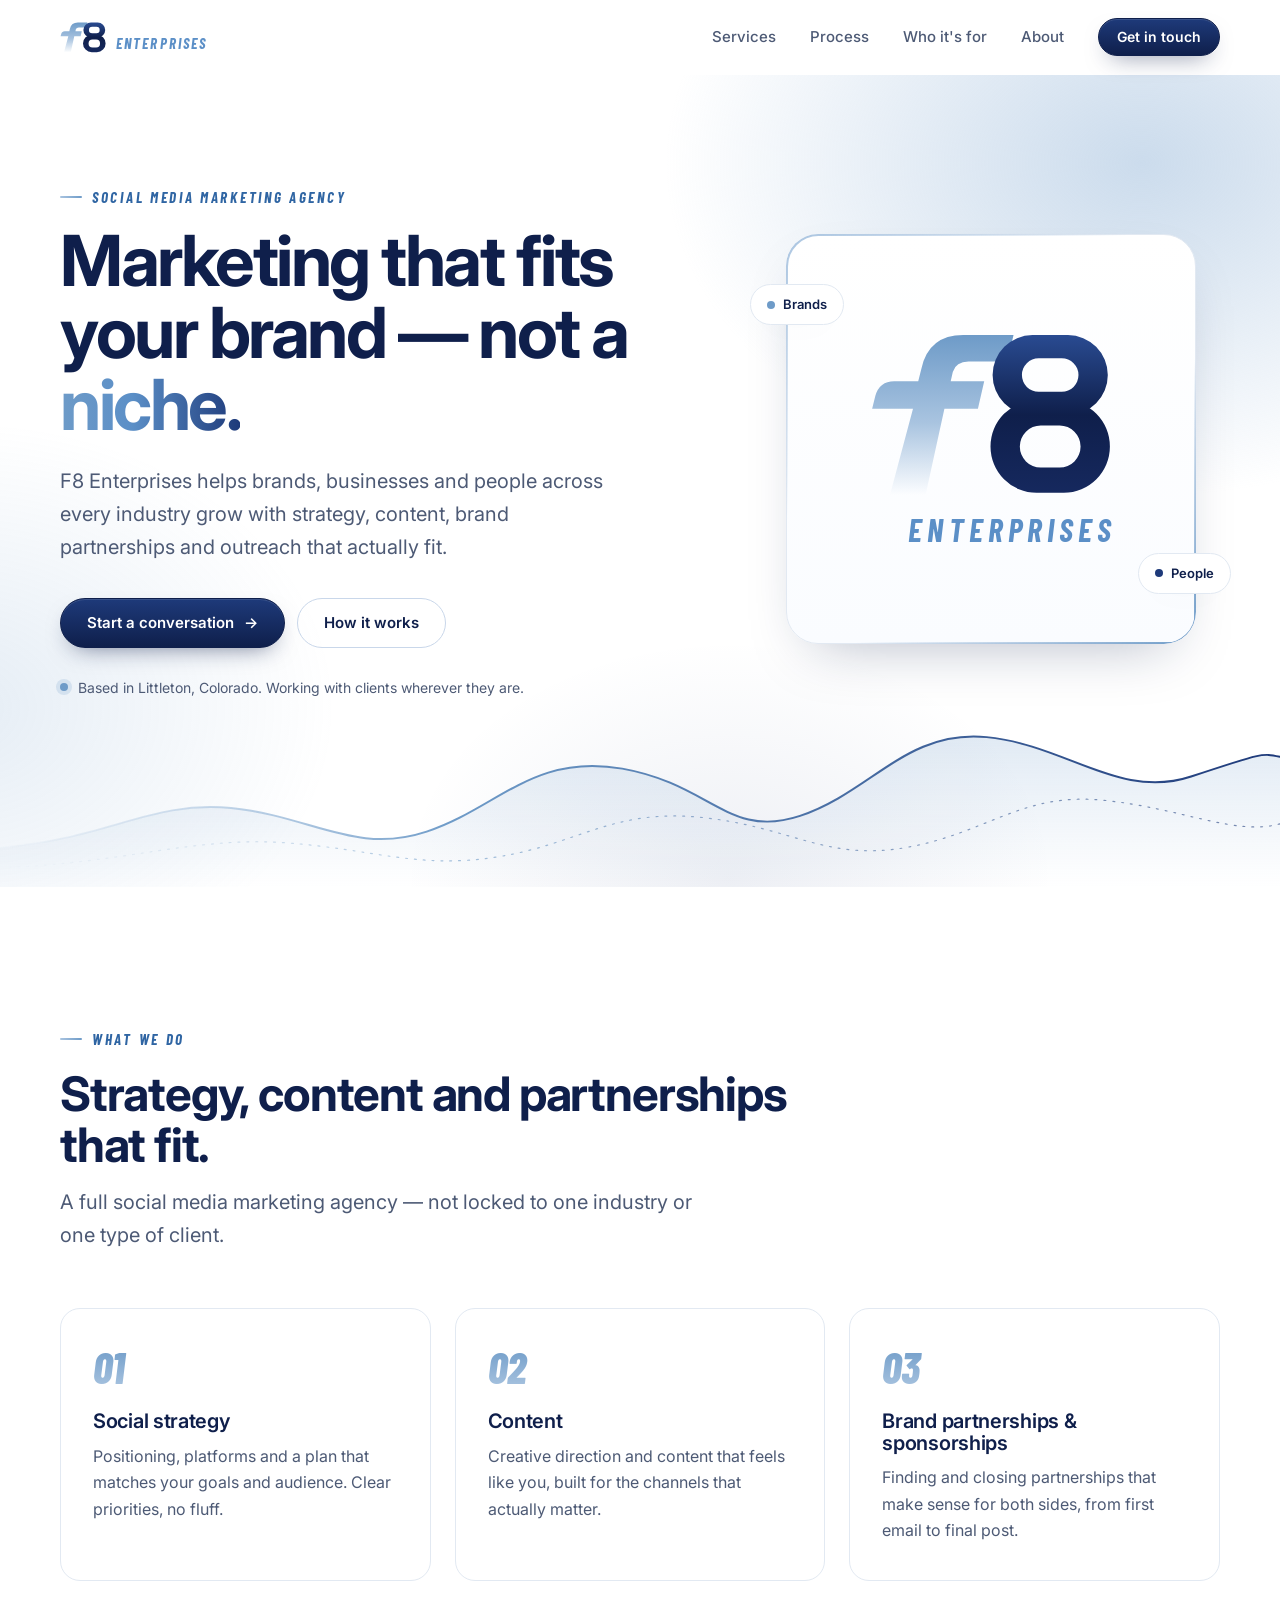
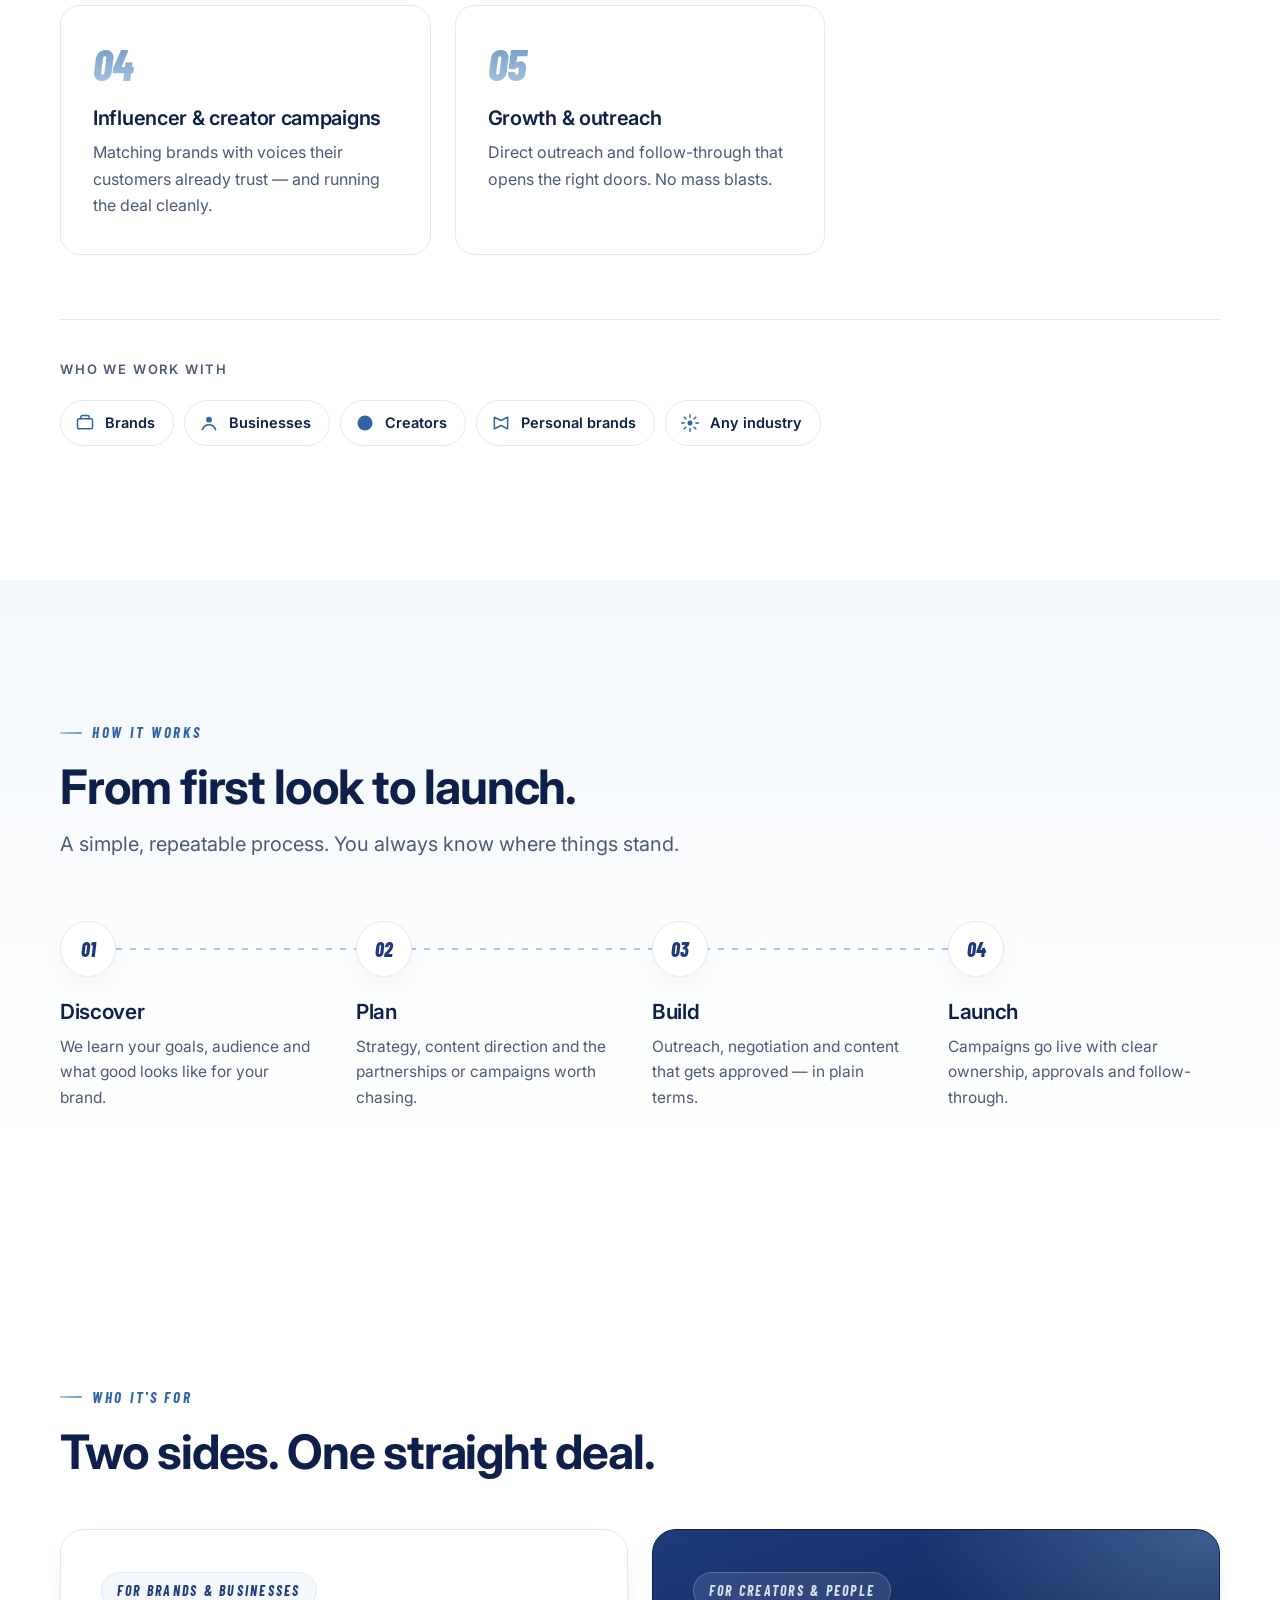
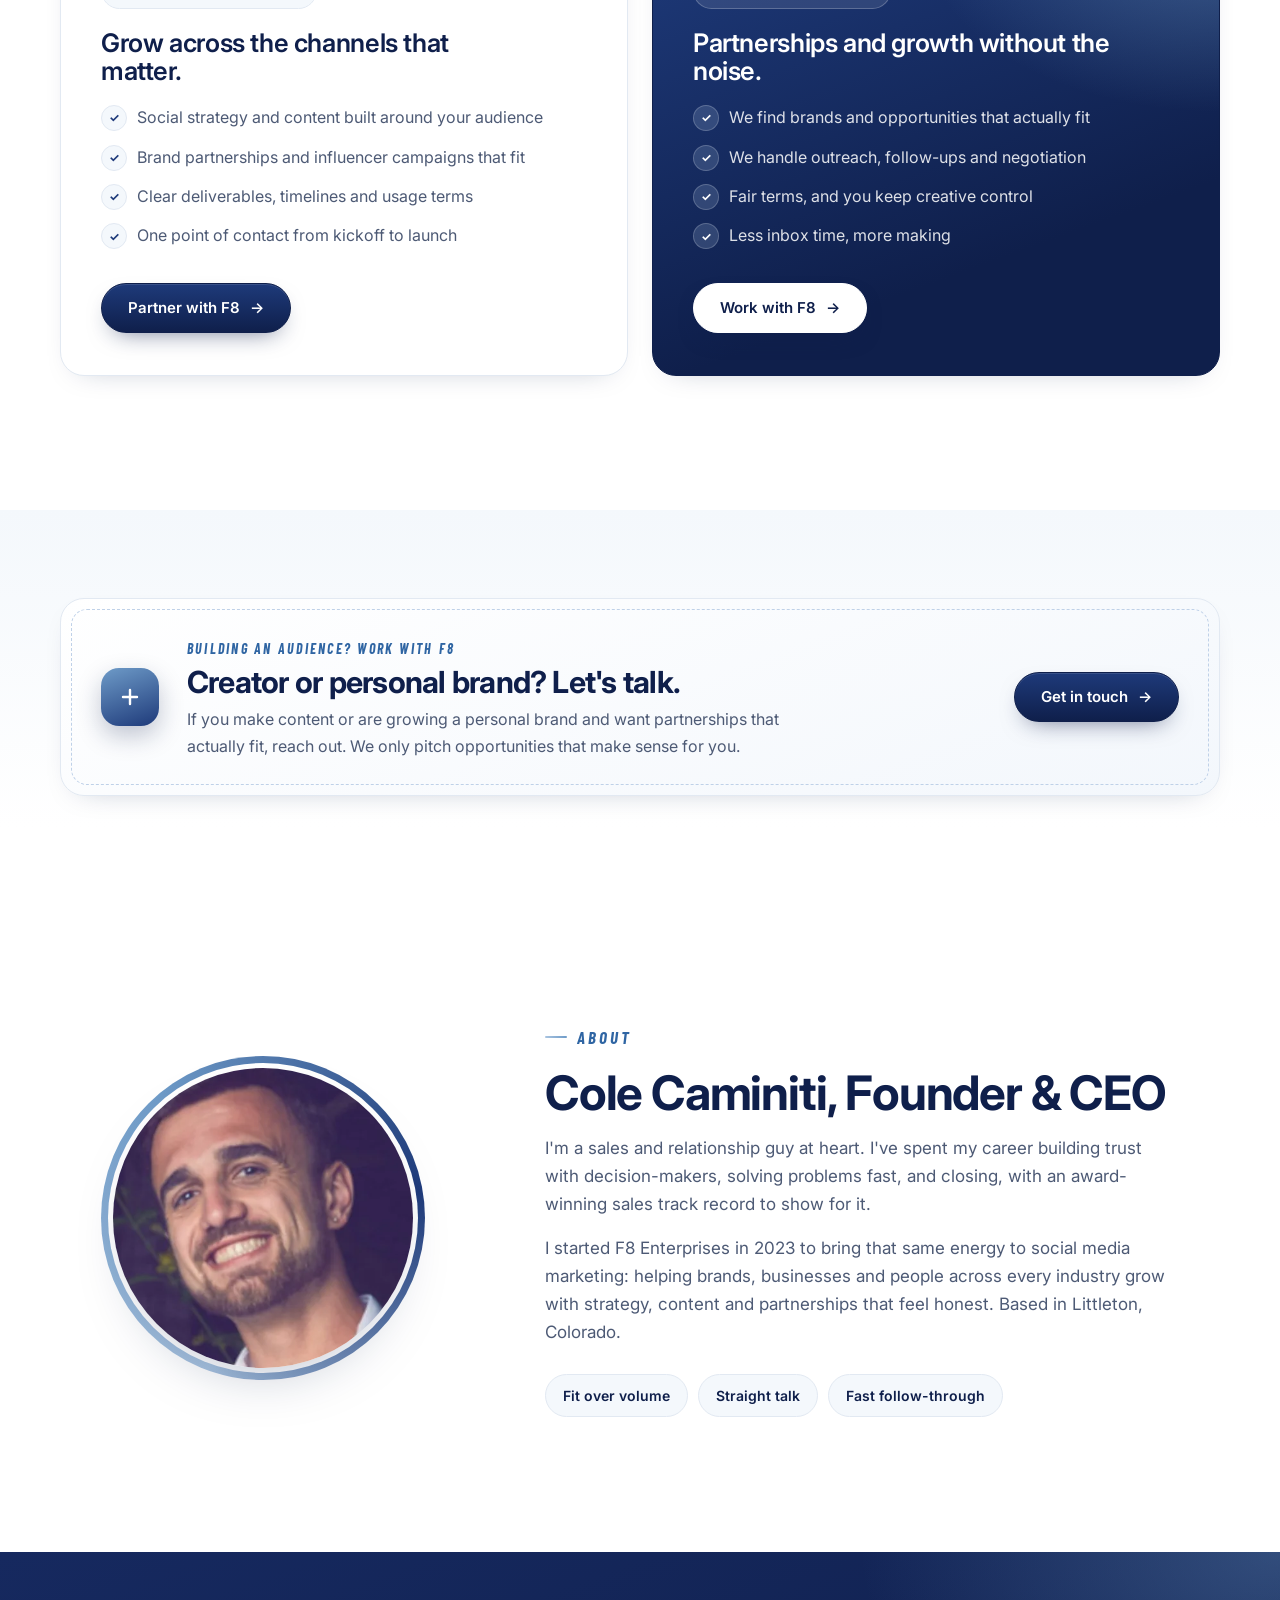
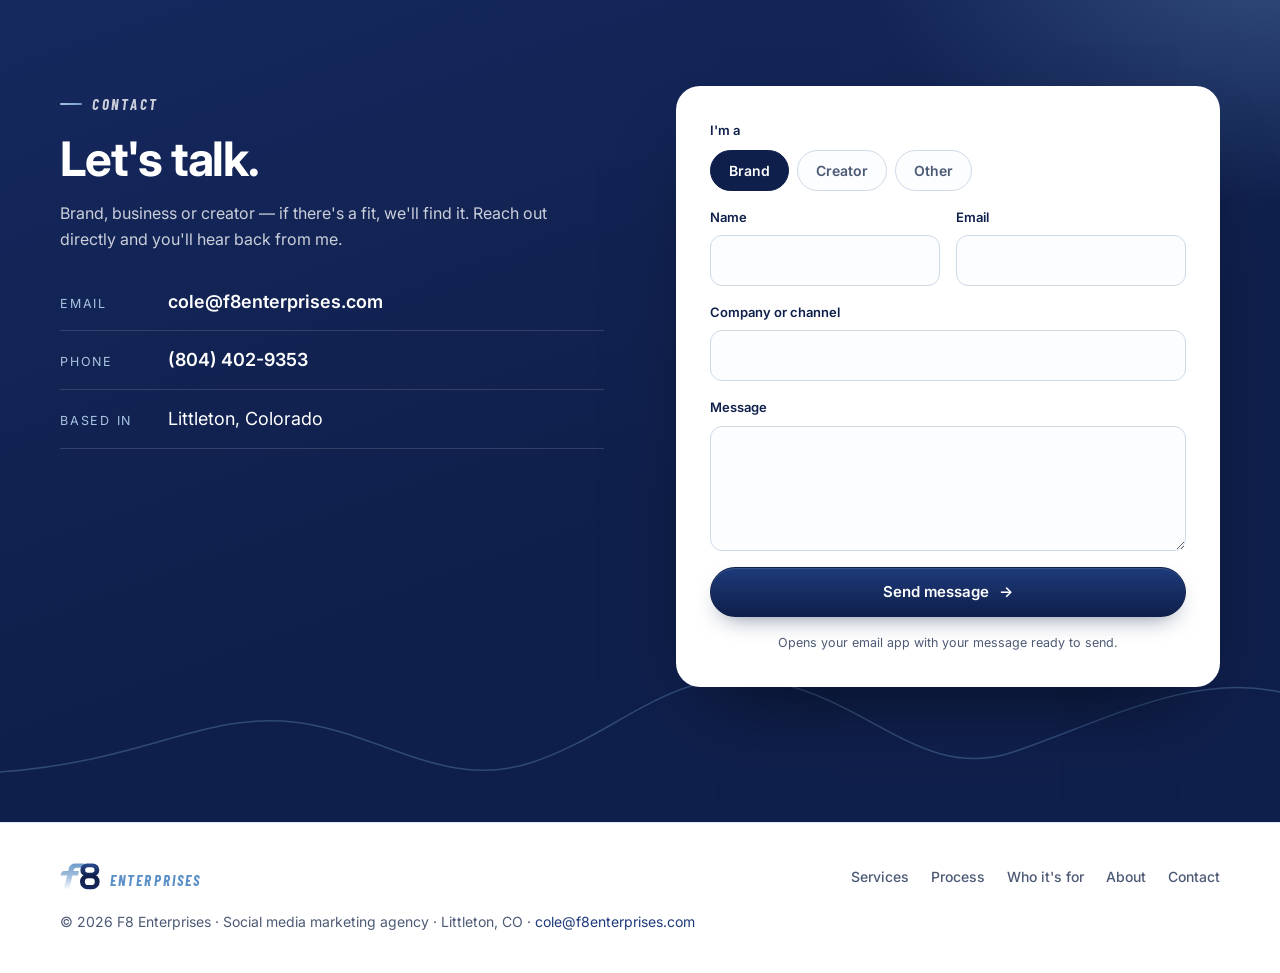
==== commit a1f8ea49: "Widen F8 positioning to a general SMMA for all industries Co-authored-by: f8cole <f8cole@users.norep" ====
--- a/index.html
+++ b/index.html
@@ -3,8 +3,8 @@
 <head>
 <meta charset="utf-8">
 <meta name="viewport" content="width=device-width, initial-scale=1">
-<title>F8 Enterprises | Creator Partnerships for Endurance, Fitness &amp; Outdoor Brands</title>
-<meta name="description" content="F8 Enterprises is a creator partnerships agency in Littleton, Colorado. We match endurance, fitness and outdoor brands with creators their customers trust, and run the deal from first email to final post.">
+<title>F8 Enterprises | Social Media Marketing Agency</title>
+<meta name="description" content="F8 Enterprises is a social media marketing agency in Littleton, Colorado. We help brands, businesses and people across every industry with strategy, content, brand partnerships and growth.">
 <link rel="canonical" href="https://f8enterprises.com/">
 <meta name="theme-color" content="#0F1F4B">
 <meta name="author" content="Cole Caminiti">
@@ -12,15 +12,15 @@
 <meta property="og:type" content="website">
 <meta property="og:site_name" content="F8 Enterprises">
 <meta property="og:url" content="https://f8enterprises.com/">
-<meta property="og:title" content="F8 Enterprises | Creator Partnerships">
-<meta property="og:description" content="Brands, meet the creators athletes actually listen to. Creator partnerships for endurance, fitness and outdoor brands.">
+<meta property="og:title" content="F8 Enterprises | Social Media Marketing Agency">
+<meta property="og:description" content="A social media marketing agency for brands, businesses and people across every industry.">
 <meta property="og:image" content="https://f8enterprises.com/og-image.png">
 <meta property="og:image:width" content="1200">
 <meta property="og:image:height" content="630">
-<meta property="og:image:alt" content="F8 Enterprises logo with the tagline: Brands, meet the creators athletes actually listen to.">
+<meta property="og:image:alt" content="F8 Enterprises — social media marketing for every industry.">
 <meta name="twitter:card" content="summary_large_image">
-<meta name="twitter:title" content="F8 Enterprises | Creator Partnerships">
-<meta name="twitter:description" content="Creator partnerships for endurance, fitness and outdoor brands.">
+<meta name="twitter:title" content="F8 Enterprises | Social Media Marketing Agency">
+<meta name="twitter:description" content="A social media marketing agency for brands, businesses and people across every industry.">
 <meta name="twitter:image" content="https://f8enterprises.com/og-image.png">
 
 <link rel="icon" href="/favicon.ico" sizes="32x32">
@@ -40,14 +40,14 @@
   "@type": "Organization",
   "name": "F8 Enterprises",
   "url": "https://f8enterprises.com/",
-  "logo": "https://f8enterprises.comicon-512.png",
+  "logo": "https://f8enterprises.com/icon-512.png",
   "image": "https://f8enterprises.com/og-image.png",
-  "description": "Creator partnerships agency connecting endurance, fitness and outdoor brands with creators their customers trust.",
+  "description": "Social media marketing agency helping brands, businesses and people across every industry with strategy, content, brand partnerships and growth.",
   "email": "cole@f8enterprises.com",
   "telephone": "+1-804-402-9353",
   "address": {"@type": "PostalAddress", "addressLocality": "Littleton", "addressRegion": "CO", "addressCountry": "US"},
-  "founder": {"@type": "Person", "name": "Cole Caminiti", "jobTitle": "Founder"},
-  "knowsAbout": ["Creator partnerships", "Brand sponsorships", "Influencer marketing", "Endurance sports", "Running", "Fitness", "Outdoor"]
+  "founder": {"@type": "Person", "name": "Cole Caminiti", "jobTitle": "Founder & CEO"},
+  "knowsAbout": ["Social media marketing", "Content strategy", "Brand partnerships", "Sponsorships", "Influencer marketing", "Creator campaigns", "Growth and outreach"]
 }
 </script>
 <script>document.documentElement.classList.add('js')</script>
@@ -86,21 +86,21 @@
     </svg>
     <div class="wrap hero-grid">
       <div class="hero-copy">
-        <p class="eyebrow">Creator partnerships agency</p>
-        <h1 id="hero-title">Brands, meet the creators athletes actually <em>listen to.</em></h1>
-        <p class="lede">F8 Enterprises pairs endurance, fitness and outdoor brands with creators their customers already trust, then runs the partnership from first email to final post.</p>
+        <p class="eyebrow">Social media marketing agency</p>
+        <h1 id="hero-title">Marketing that fits your brand — not a <em>niche.</em></h1>
+        <p class="lede">F8 Enterprises helps brands, businesses and people across every industry grow with strategy, content, brand partnerships and outreach that actually fit.</p>
         <div class="cta-row">
           <a href="#contact" class="btn">Start a conversation <span class="arrow" aria-hidden="true">&rarr;</span></a>
           <a href="#process" class="btn btn-ghost">How it works</a>
         </div>
-        <p class="hero-note"><span class="dot" aria-hidden="true"></span> Based in Littleton, Colorado. Working with brands wherever they are.</p>
+        <p class="hero-note"><span class="dot" aria-hidden="true"></span> Based in Littleton, Colorado. Working with clients wherever they are.</p>
       </div>
       <div class="hero-art" aria-hidden="true">
         <div class="logo-card">
           <img src="mark.svg" alt="">
           <span class="logo-word">ENTERPRISES</span>
           <span class="float-chip chip-a">Brands</span>
-          <span class="float-chip chip-b">Creators</span>
+          <span class="float-chip chip-b">People</span>
         </div>
       </div>
     </div>
@@ -110,36 +110,45 @@
     <div class="wrap">
       <div class="section-head reveal">
         <p class="eyebrow">What we do</p>
-        <h2 id="services-title">Good-fit partnerships. Less noise.</h2>
-        <p class="section-lede">We focus on partnerships that make sense for the audience, then do the legwork so both sides can say yes quickly.</p>
+        <h2 id="services-title">Strategy, content and partnerships that fit.</h2>
+        <p class="section-lede">A full social media marketing agency — not locked to one industry or one type of client.</p>
       </div>
       <div class="cards">
         <article class="card reveal">
           <div class="card-num">01</div>
-          <h3>Partnership sourcing</h3>
-          <p>We find brands and creators whose audiences and values actually line up, and get to the right people. No mass blasts.</p>
+          <h3>Social strategy</h3>
+          <p>Positioning, platforms and a plan that matches your goals and audience. Clear priorities, no fluff.</p>
         </article>
         <article class="card reveal">
           <div class="card-num">02</div>
-          <h3>Outreach &amp; negotiation</h3>
-          <p>Clear, direct pitches, media kits on hand, and straightforward terms. Simple and fair for both sides.</p>
+          <h3>Content</h3>
+          <p>Creative direction and content that feels like you, built for the channels that actually matter.</p>
         </article>
         <article class="card reveal">
           <div class="card-num">03</div>
-          <h3>Campaign coordination</h3>
-          <p>Briefs, timelines, content approvals and deliverables. One point of contact, so nothing slips.</p>
+          <h3>Brand partnerships &amp; sponsorships</h3>
+          <p>Finding and closing partnerships that make sense for both sides, from first email to final post.</p>
+        </article>
+        <article class="card reveal">
+          <div class="card-num">04</div>
+          <h3>Influencer &amp; creator campaigns</h3>
+          <p>Matching brands with voices their customers already trust — and running the deal cleanly.</p>
+        </article>
+        <article class="card reveal">
+          <div class="card-num">05</div>
+          <h3>Growth &amp; outreach</h3>
+          <p>Direct outreach and follow-through that opens the right doors. No mass blasts.</p>
         </article>
       </div>
 
       <div class="industries reveal" aria-labelledby="ind-title">
-        <h3 id="ind-title" class="industries-title">Industries we focus on</h3>
+        <h3 id="ind-title" class="industries-title">Who we work with</h3>
         <ul class="ind-list">
-          <li><svg viewBox="0 0 24 24" aria-hidden="true"><path d="M3 18c3-7 6 1 9-5s5-8 9-6"/><circle cx="3" cy="18" r="1.6"/><circle cx="21" cy="7" r="1.6"/></svg>Running</li>
-          <li><svg viewBox="0 0 24 24" aria-hidden="true"><path d="M13 2 4 14h7l-1 8 9-12h-7z"/></svg>Endurance nutrition</li>
-          <li><svg viewBox="0 0 24 24" aria-hidden="true"><path d="M8 3 3 6l2 4 3-1v12h8V9l3 1 2-4-5-3c-1 2-2 3-4 3S9 5 8 3z"/></svg>Apparel &amp; footwear</li>
-          <li><svg viewBox="0 0 24 24" aria-hidden="true"><rect x="6" y="6" width="12" height="12" rx="3"/><path d="M9 6V2h6v4M9 18v4h6v-4M12 9.5V12l1.6 1.2"/></svg>Wearables &amp; tech</li>
-          <li><svg viewBox="0 0 24 24" aria-hidden="true"><path d="M2 12h4l2.5-6 4 12 2.5-6h7"/></svg>Recovery</li>
-          <li><svg viewBox="0 0 24 24" aria-hidden="true"><path d="m2 20 7-12 4 6 3-4 6 10z"/></svg>Outdoor</li>
+          <li><svg viewBox="0 0 24 24" aria-hidden="true"><rect x="3" y="7" width="18" height="12" rx="2"/><path d="M7 7V5a2 2 0 0 1 2-2h6a2 2 0 0 1 2 2v2"/></svg>Brands</li>
+          <li><svg viewBox="0 0 24 24" aria-hidden="true"><circle cx="12" cy="8" r="3.5"/><path d="M4 20c1.5-4 4-6 8-6s6.5 2 8 6"/></svg>Businesses</li>
+          <li><svg viewBox="0 0 24 24" aria-hidden="true"><circle cx="12" cy="12" r="9"/><path d="M8 12h8M12 8v8"/></svg>Creators</li>
+          <li><svg viewBox="0 0 24 24" aria-hidden="true"><path d="M4 19V5l8 4 8-4v14l-8-4-8 4z"/></svg>Personal brands</li>
+          <li><svg viewBox="0 0 24 24" aria-hidden="true"><circle cx="12" cy="12" r="3"/><path d="M12 2v3M12 19v3M2 12h3M19 12h3M5 5l2 2M17 17l2 2M5 19l2-2M17 7l2-2"/></svg>Any industry</li>
         </ul>
       </div>
     </div>
@@ -153,10 +162,10 @@
         <p class="section-lede">A simple, repeatable process. You always know where things stand.</p>
       </div>
       <ol class="steps">
-        <li class="step reveal"><span class="step-n">01</span><h3>Discover</h3><p>We study the audience and shortlist brands that genuinely fit.</p></li>
-        <li class="step reveal"><span class="step-n">02</span><h3>Pitch</h3><p>Short, direct outreach to the right decision-makers, media kit attached.</p></li>
-        <li class="step reveal"><span class="step-n">03</span><h3>Negotiate</h3><p>Deliverables, timelines, usage and rates agreed in plain terms.</p></li>
-        <li class="step reveal"><span class="step-n">04</span><h3>Launch</h3><p>Briefs, approvals and posting coordinated, with both sides kept in the loop.</p></li>
+        <li class="step reveal"><span class="step-n">01</span><h3>Discover</h3><p>We learn your goals, audience and what good looks like for your brand.</p></li>
+        <li class="step reveal"><span class="step-n">02</span><h3>Plan</h3><p>Strategy, content direction and the partnerships or campaigns worth chasing.</p></li>
+        <li class="step reveal"><span class="step-n">03</span><h3>Build</h3><p>Outreach, negotiation and content that gets approved — in plain terms.</p></li>
+        <li class="step reveal"><span class="step-n">04</span><h3>Launch</h3><p>Campaigns go live with clear ownership, approvals and follow-through.</p></li>
       </ol>
     </div>
   </section>
@@ -169,24 +178,24 @@
       </div>
       <div class="split">
         <article class="split-card reveal">
-          <span class="split-tag">For brands</span>
-          <h3>Reach athletes through voices they trust.</h3>
+          <span class="split-tag">For brands &amp; businesses</span>
+          <h3>Grow across the channels that matter.</h3>
           <ul class="checks">
-            <li>Creators matched to your product and customer, not just follower counts</li>
-            <li>Media kits and audience details up front</li>
+            <li>Social strategy and content built around your audience</li>
+            <li>Brand partnerships and influencer campaigns that fit</li>
             <li>Clear deliverables, timelines and usage terms</li>
-            <li>One point of contact from pitch to final post</li>
+            <li>One point of contact from kickoff to launch</li>
           </ul>
           <a href="#contact" class="btn" data-type="Brand">Partner with F8 <span class="arrow" aria-hidden="true">&rarr;</span></a>
         </article>
         <article class="split-card split-dark reveal">
-          <span class="split-tag">For creators</span>
-          <h3>Get partnerships that fit. Keep making content.</h3>
+          <span class="split-tag">For creators &amp; people</span>
+          <h3>Partnerships and growth without the noise.</h3>
           <ul class="checks">
-            <li>We find and pitch brands you'd actually use</li>
+            <li>We find brands and opportunities that actually fit</li>
             <li>We handle outreach, follow-ups and negotiation</li>
             <li>Fair terms, and you keep creative control</li>
-            <li>Less inbox time, more training and filming</li>
+            <li>Less inbox time, more making</li>
           </ul>
           <a href="#contact" class="btn btn-light" data-type="Creator">Work with F8 <span class="arrow" aria-hidden="true">&rarr;</span></a>
         </article>
@@ -199,9 +208,9 @@
       <div class="creator-band reveal">
         <span class="join-plus" aria-hidden="true"><svg viewBox="0 0 24 24"><path d="M12 5v14M5 12h14"/></svg></span>
         <div class="band-copy">
-          <span class="join-kicker">Make content? Work with F8</span>
-          <h2 id="creators-title">Are you a creator? Let's talk.</h2>
-          <p>If you make endurance, fitness or outdoor content on YouTube, Instagram, TikTok or a podcast, and want partnerships that actually fit, reach out. We only pitch brands that fit you.</p>
+          <span class="join-kicker">Building an audience? Work with F8</span>
+          <h2 id="creators-title">Creator or personal brand? Let's talk.</h2>
+          <p>If you make content or are growing a personal brand and want partnerships that actually fit, reach out. We only pitch opportunities that make sense for you.</p>
         </div>
         <a href="#contact" class="btn" data-type="Creator">Get in touch <span class="arrow" aria-hidden="true">&rarr;</span></a>
       </div>
@@ -213,14 +222,14 @@
       <div class="about-photo reveal">
         <picture>
           <source srcset="cole.webp" type="image/webp">
-          <img src="cole.jpg" alt="Headshot of Cole Caminiti, founder of F8 Enterprises, smiling" width="468" height="468" loading="lazy" decoding="async">
+          <img src="cole.jpg" alt="Headshot of Cole Caminiti, Founder and CEO of F8 Enterprises, smiling" width="468" height="468" loading="lazy" decoding="async">
         </picture>
       </div>
       <div class="reveal">
         <p class="eyebrow">About</p>
-        <h2 id="about-title">Cole Caminiti, Founder</h2>
+        <h2 id="about-title">Cole Caminiti, Founder &amp; CEO</h2>
         <p>I'm a sales and relationship guy at heart. I've spent my career building trust with decision-makers, solving problems fast, and closing, with an award-winning sales track record to show for it.</p>
-        <p>I started F8 Enterprises to bring that same energy to the creator economy: finding brands that genuinely fit, making the pitch easy to say yes to, and keeping every partnership simple and honest. Based in Littleton, Colorado.</p>
+        <p>I started F8 Enterprises in 2023 to bring that same energy to social media marketing: helping brands, businesses and people across every industry grow with strategy, content and partnerships that feel honest. Based in Littleton, Colorado.</p>
         <ul class="values">
           <li>Fit over volume</li>
           <li>Straight talk</li>
@@ -235,8 +244,8 @@
     <div class="wrap contact-grid">
       <div class="reveal">
         <p class="eyebrow eyebrow-light">Contact</p>
-        <h2 id="contact-title">Let's talk partnerships.</h2>
-        <p>Brand, agency or creator, if there's a fit, we'll find it. Reach out directly and you'll hear back from me.</p>
+        <h2 id="contact-title">Let's talk.</h2>
+        <p>Brand, business or creator — if there's a fit, we'll find it. Reach out directly and you'll hear back from me.</p>
         <ul class="contact-list">
           <li><span>Email</span><a href="mailto:cole@f8enterprises.com">cole@f8enterprises.com</a></li>
           <li><span>Phone</span><a href="tel:+18044029353">(804) 402-9353</a></li>
@@ -269,7 +278,7 @@
     <nav class="footer-links" aria-label="Footer">
       <a href="#services">Services</a><a href="#process">Process</a><a href="#split">Who it's for</a><a href="#about">About</a><a href="#contact">Contact</a>
     </nav>
-    <p>&copy; <span id="yr">2026</span> F8 Enterprises &middot; Littleton, CO &middot; <a href="mailto:cole@f8enterprises.com">cole@f8enterprises.com</a></p>
+    <p>&copy; <span id="yr">2026</span> F8 Enterprises &middot; Social media marketing agency &middot; Littleton, CO &middot; <a href="mailto:cole@f8enterprises.com">cole@f8enterprises.com</a></p>
   </div>
 </footer>
 
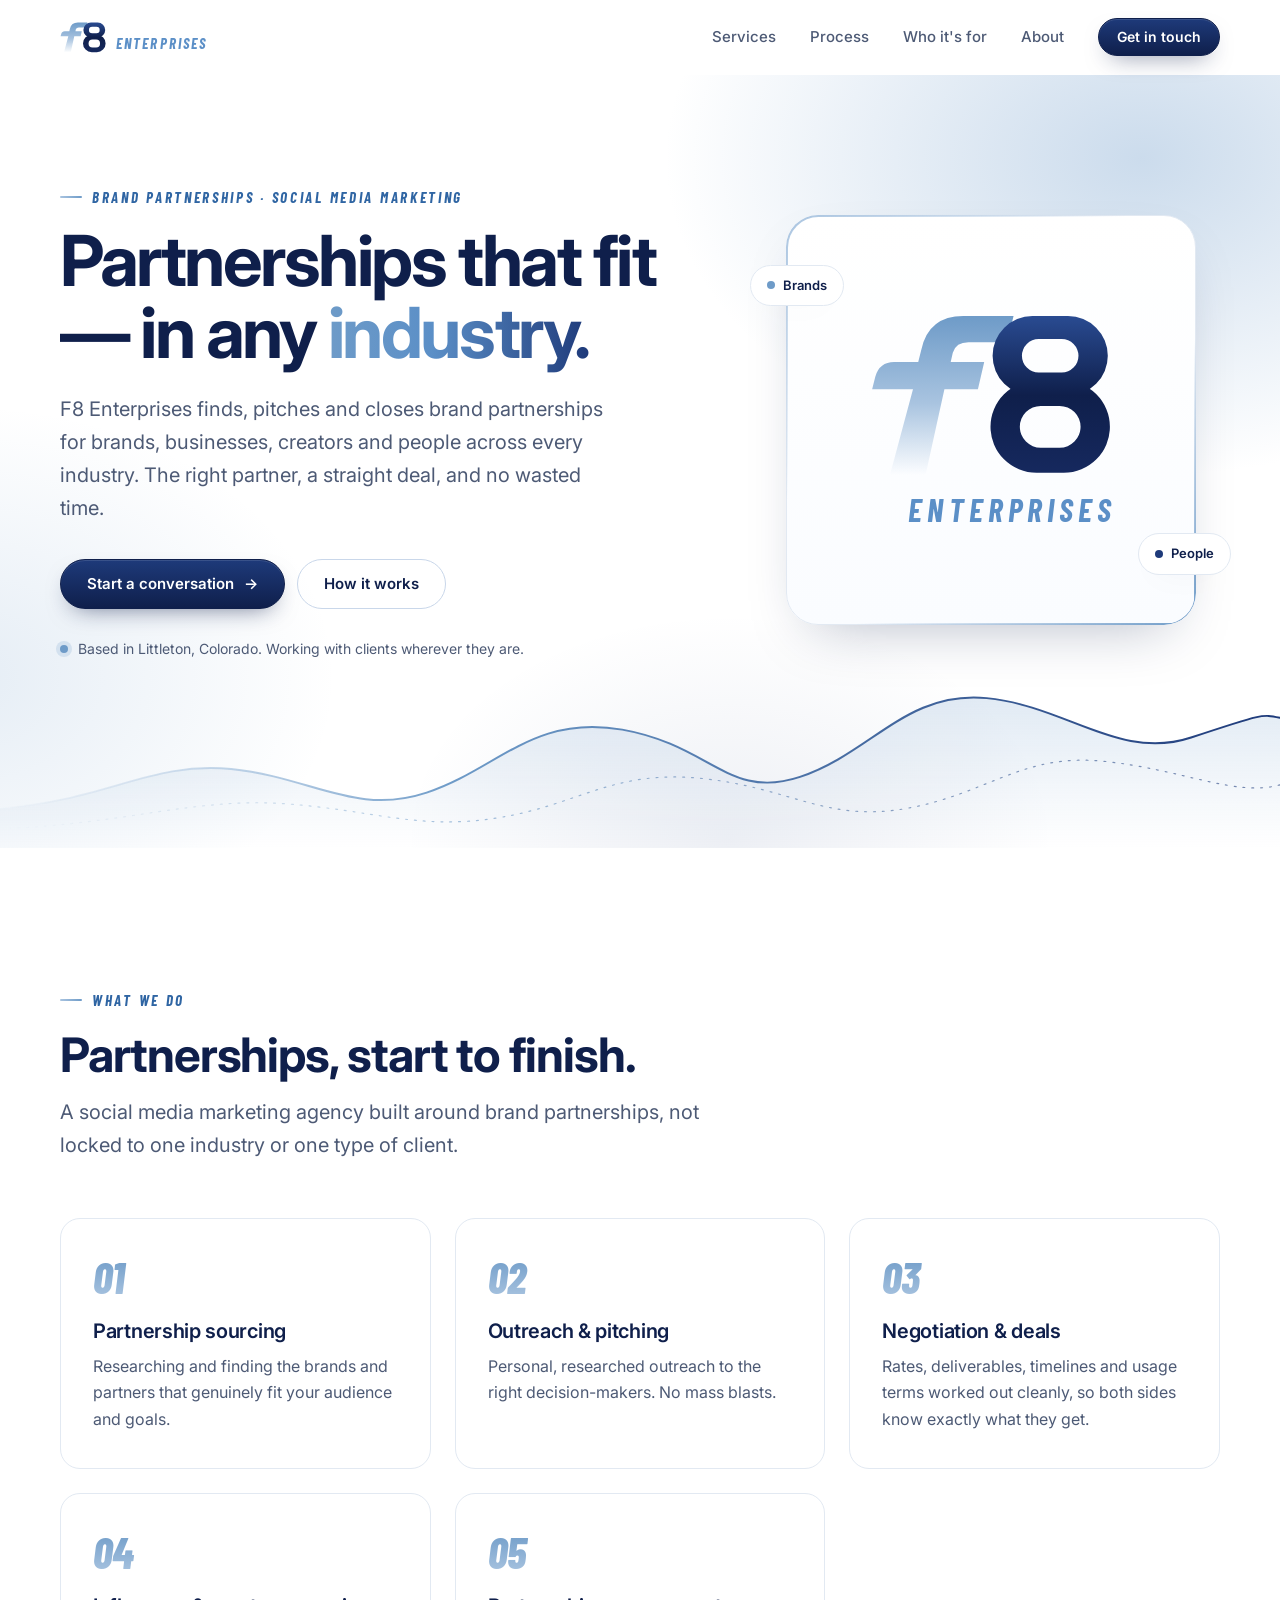
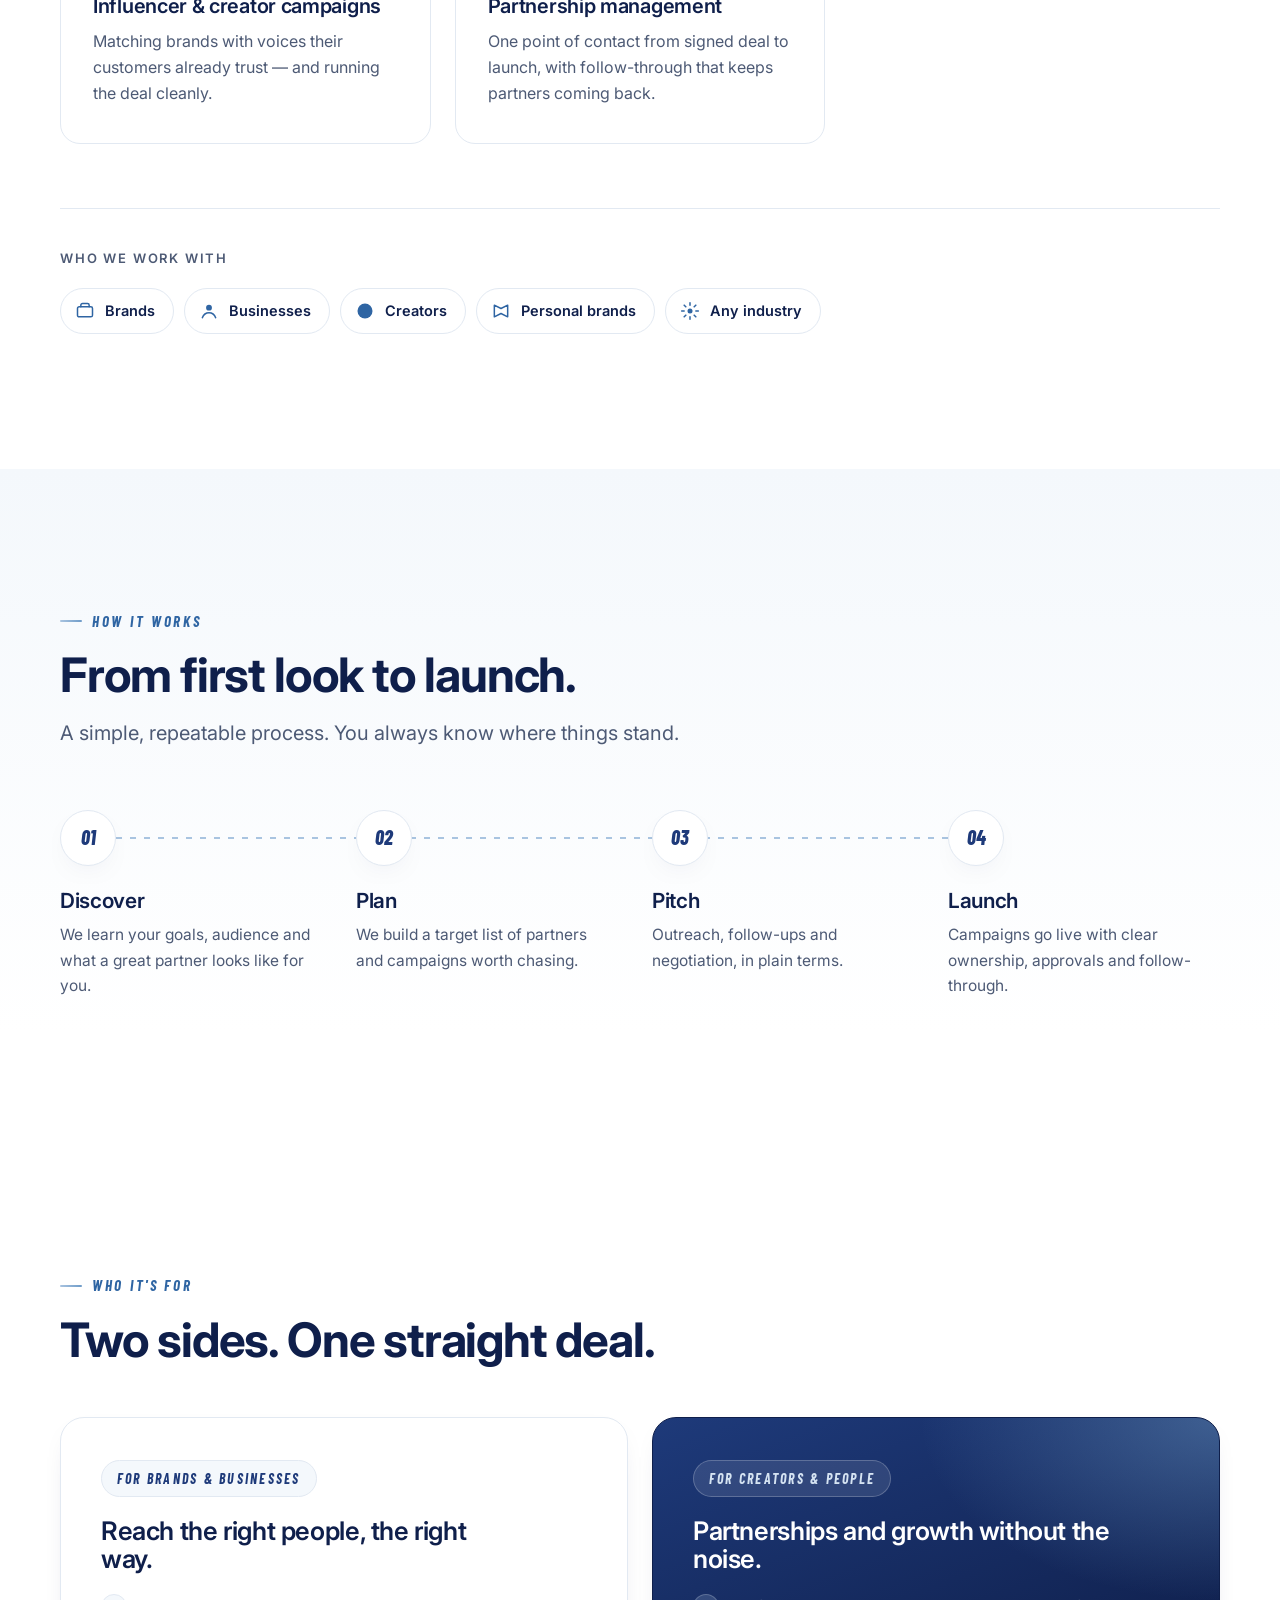
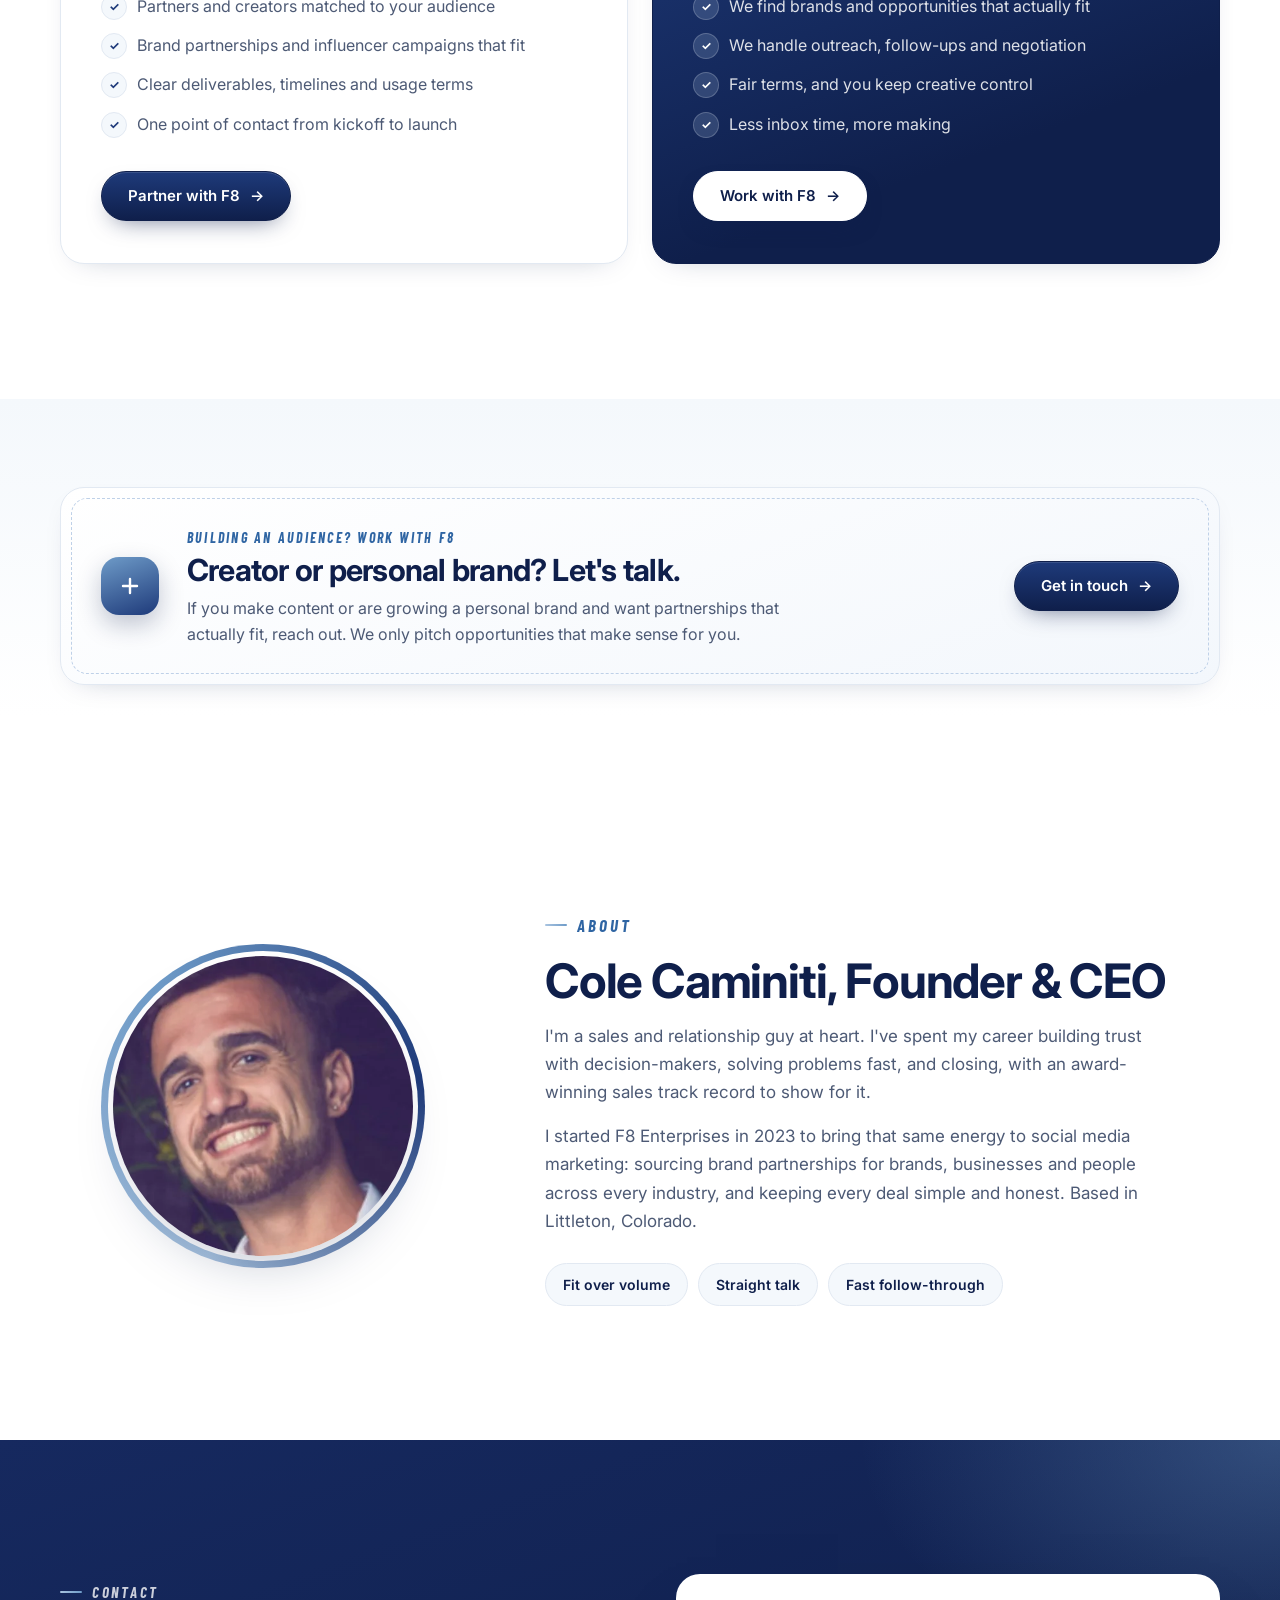
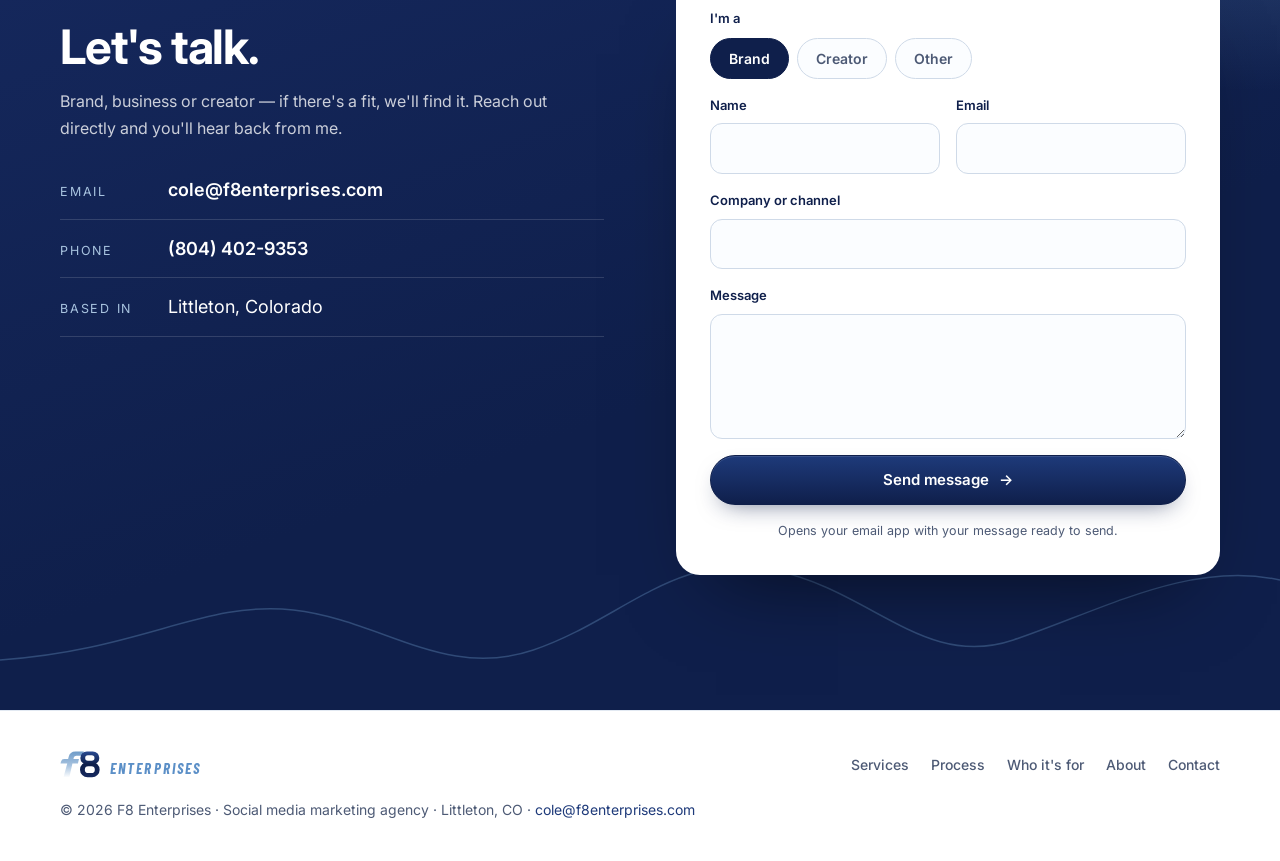
==== commit dc84ce4d: "Refocus homepage copy on brand partnerships Co-authored-by: f8cole <f8cole@users.noreply.github.com>" ====
--- a/index.html
+++ b/index.html
@@ -3,8 +3,8 @@
 <head>
 <meta charset="utf-8">
 <meta name="viewport" content="width=device-width, initial-scale=1">
-<title>F8 Enterprises | Social Media Marketing Agency</title>
-<meta name="description" content="F8 Enterprises is a social media marketing agency in Littleton, Colorado. We help brands, businesses and people across every industry with strategy, content, brand partnerships and growth.">
+<title>F8 Enterprises | Brand Partnerships &amp; Social Media Marketing</title>
+<meta name="description" content="F8 Enterprises is a social media marketing agency in Littleton, Colorado, focused on brand partnerships. We connect brands, businesses, creators and people across every industry with partnerships that actually fit.">
 <link rel="canonical" href="https://f8enterprises.com/">
 <meta name="theme-color" content="#0F1F4B">
 <meta name="author" content="Cole Caminiti">
@@ -12,15 +12,15 @@
 <meta property="og:type" content="website">
 <meta property="og:site_name" content="F8 Enterprises">
 <meta property="og:url" content="https://f8enterprises.com/">
-<meta property="og:title" content="F8 Enterprises | Social Media Marketing Agency">
-<meta property="og:description" content="A social media marketing agency for brands, businesses and people across every industry.">
+<meta property="og:title" content="F8 Enterprises | Brand Partnerships &amp; Social Media Marketing">
+<meta property="og:description" content="Brand partnerships and social media marketing for every industry.">
 <meta property="og:image" content="https://f8enterprises.com/og-image.png">
 <meta property="og:image:width" content="1200">
 <meta property="og:image:height" content="630">
-<meta property="og:image:alt" content="F8 Enterprises — social media marketing for every industry.">
+<meta property="og:image:alt" content="F8 Enterprises — brand partnerships for every industry.">
 <meta name="twitter:card" content="summary_large_image">
-<meta name="twitter:title" content="F8 Enterprises | Social Media Marketing Agency">
-<meta name="twitter:description" content="A social media marketing agency for brands, businesses and people across every industry.">
+<meta name="twitter:title" content="F8 Enterprises | Brand Partnerships &amp; Social Media Marketing">
+<meta name="twitter:description" content="Brand partnerships and social media marketing for every industry.">
 <meta name="twitter:image" content="https://f8enterprises.com/og-image.png">
 
 <link rel="icon" href="/favicon.ico" sizes="32x32">
@@ -42,12 +42,12 @@
   "url": "https://f8enterprises.com/",
   "logo": "https://f8enterprises.com/icon-512.png",
   "image": "https://f8enterprises.com/og-image.png",
-  "description": "Social media marketing agency helping brands, businesses and people across every industry with strategy, content, brand partnerships and growth.",
+  "description": "Social media marketing agency focused on sourcing and closing brand partnerships for brands, businesses, creators and people across every industry.",
   "email": "cole@f8enterprises.com",
   "telephone": "+1-804-402-9353",
   "address": {"@type": "PostalAddress", "addressLocality": "Littleton", "addressRegion": "CO", "addressCountry": "US"},
   "founder": {"@type": "Person", "name": "Cole Caminiti", "jobTitle": "Founder & CEO"},
-  "knowsAbout": ["Social media marketing", "Content strategy", "Brand partnerships", "Sponsorships", "Influencer marketing", "Creator campaigns", "Growth and outreach"]
+  "knowsAbout": ["Brand partnerships", "Social media marketing", "Sponsorships", "Influencer marketing", "Creator campaigns", "Growth and outreach"]
 }
 </script>
 <script>document.documentElement.classList.add('js')</script>
@@ -86,9 +86,9 @@
     </svg>
     <div class="wrap hero-grid">
       <div class="hero-copy">
-        <p class="eyebrow">Social media marketing agency</p>
-        <h1 id="hero-title">Marketing that fits your brand — not a <em>niche.</em></h1>
-        <p class="lede">F8 Enterprises helps brands, businesses and people across every industry grow with strategy, content, brand partnerships and outreach that actually fit.</p>
+        <p class="eyebrow">Brand partnerships · Social media marketing</p>
+        <h1 id="hero-title">Partnerships that fit — in any <em>industry.</em></h1>
+        <p class="lede">F8 Enterprises finds, pitches and closes brand partnerships for brands, businesses, creators and people across every industry. The right partner, a straight deal, and no wasted time.</p>
         <div class="cta-row">
           <a href="#contact" class="btn">Start a conversation <span class="arrow" aria-hidden="true">&rarr;</span></a>
           <a href="#process" class="btn btn-ghost">How it works</a>
@@ -110,24 +110,24 @@
     <div class="wrap">
       <div class="section-head reveal">
         <p class="eyebrow">What we do</p>
-        <h2 id="services-title">Strategy, content and partnerships that fit.</h2>
-        <p class="section-lede">A full social media marketing agency — not locked to one industry or one type of client.</p>
+        <h2 id="services-title">Partnerships, start to finish.</h2>
+        <p class="section-lede">A social media marketing agency built around brand partnerships, not locked to one industry or one type of client.</p>
       </div>
       <div class="cards">
         <article class="card reveal">
           <div class="card-num">01</div>
-          <h3>Social strategy</h3>
-          <p>Positioning, platforms and a plan that matches your goals and audience. Clear priorities, no fluff.</p>
+          <h3>Partnership sourcing</h3>
+          <p>Researching and finding the brands and partners that genuinely fit your audience and goals.</p>
         </article>
         <article class="card reveal">
           <div class="card-num">02</div>
-          <h3>Content</h3>
-          <p>Creative direction and content that feels like you, built for the channels that actually matter.</p>
+          <h3>Outreach &amp; pitching</h3>
+          <p>Personal, researched outreach to the right decision-makers. No mass blasts.</p>
         </article>
         <article class="card reveal">
           <div class="card-num">03</div>
-          <h3>Brand partnerships &amp; sponsorships</h3>
-          <p>Finding and closing partnerships that make sense for both sides, from first email to final post.</p>
+          <h3>Negotiation &amp; deals</h3>
+          <p>Rates, deliverables, timelines and usage terms worked out cleanly, so both sides know exactly what they get.</p>
         </article>
         <article class="card reveal">
           <div class="card-num">04</div>
@@ -136,8 +136,8 @@
         </article>
         <article class="card reveal">
           <div class="card-num">05</div>
-          <h3>Growth &amp; outreach</h3>
-          <p>Direct outreach and follow-through that opens the right doors. No mass blasts.</p>
+          <h3>Partnership management</h3>
+          <p>One point of contact from signed deal to launch, with follow-through that keeps partners coming back.</p>
         </article>
       </div>
 
@@ -162,9 +162,9 @@
         <p class="section-lede">A simple, repeatable process. You always know where things stand.</p>
       </div>
       <ol class="steps">
-        <li class="step reveal"><span class="step-n">01</span><h3>Discover</h3><p>We learn your goals, audience and what good looks like for your brand.</p></li>
-        <li class="step reveal"><span class="step-n">02</span><h3>Plan</h3><p>Strategy, content direction and the partnerships or campaigns worth chasing.</p></li>
-        <li class="step reveal"><span class="step-n">03</span><h3>Build</h3><p>Outreach, negotiation and content that gets approved — in plain terms.</p></li>
+        <li class="step reveal"><span class="step-n">01</span><h3>Discover</h3><p>We learn your goals, audience and what a great partner looks like for you.</p></li>
+        <li class="step reveal"><span class="step-n">02</span><h3>Plan</h3><p>We build a target list of partners and campaigns worth chasing.</p></li>
+        <li class="step reveal"><span class="step-n">03</span><h3>Pitch</h3><p>Outreach, follow-ups and negotiation, in plain terms.</p></li>
         <li class="step reveal"><span class="step-n">04</span><h3>Launch</h3><p>Campaigns go live with clear ownership, approvals and follow-through.</p></li>
       </ol>
     </div>
@@ -179,9 +179,9 @@
       <div class="split">
         <article class="split-card reveal">
           <span class="split-tag">For brands &amp; businesses</span>
-          <h3>Grow across the channels that matter.</h3>
+          <h3>Reach the right people, the right way.</h3>
           <ul class="checks">
-            <li>Social strategy and content built around your audience</li>
+            <li>Partners and creators matched to your audience</li>
             <li>Brand partnerships and influencer campaigns that fit</li>
             <li>Clear deliverables, timelines and usage terms</li>
             <li>One point of contact from kickoff to launch</li>
@@ -229,7 +229,7 @@
         <p class="eyebrow">About</p>
         <h2 id="about-title">Cole Caminiti, Founder &amp; CEO</h2>
         <p>I'm a sales and relationship guy at heart. I've spent my career building trust with decision-makers, solving problems fast, and closing, with an award-winning sales track record to show for it.</p>
-        <p>I started F8 Enterprises in 2023 to bring that same energy to social media marketing: helping brands, businesses and people across every industry grow with strategy, content and partnerships that feel honest. Based in Littleton, Colorado.</p>
+        <p>I started F8 Enterprises in 2023 to bring that same energy to social media marketing: sourcing brand partnerships for brands, businesses and people across every industry, and keeping every deal simple and honest. Based in Littleton, Colorado.</p>
         <ul class="values">
           <li>Fit over volume</li>
           <li>Straight talk</li>
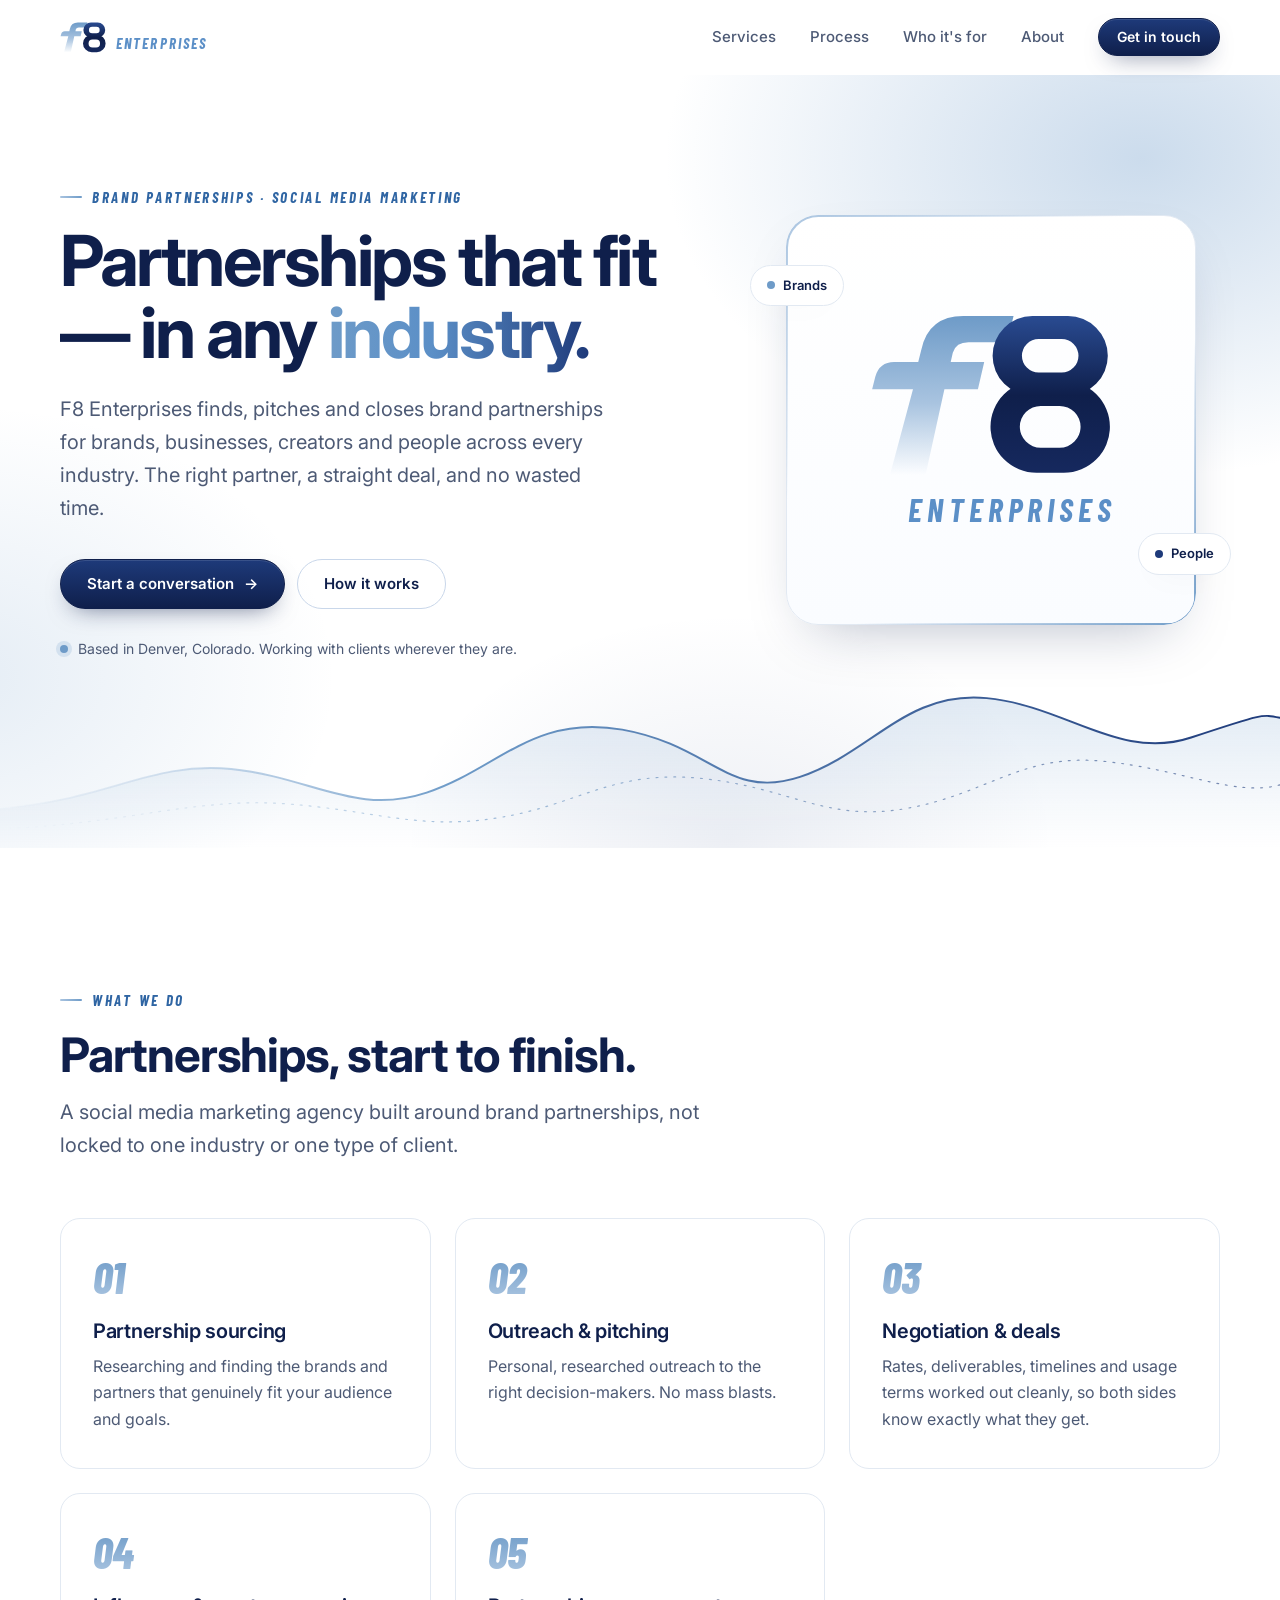
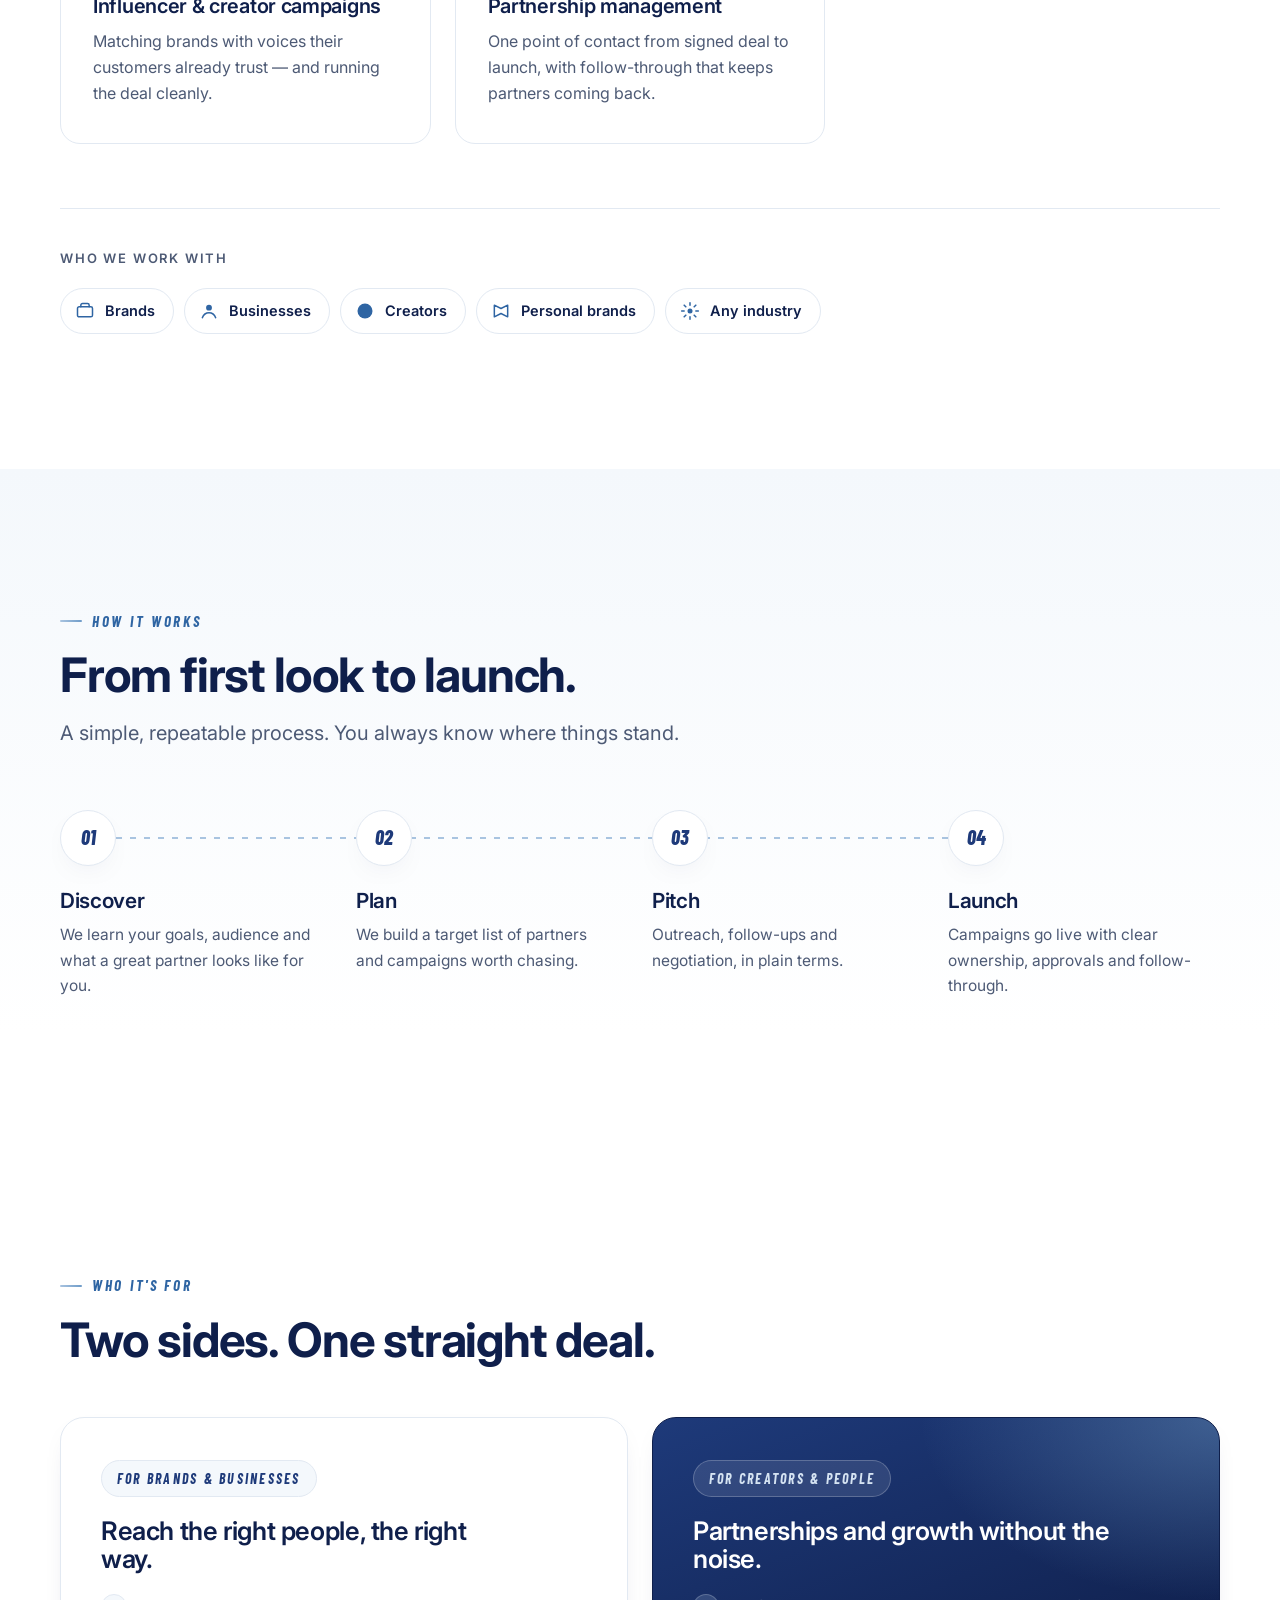
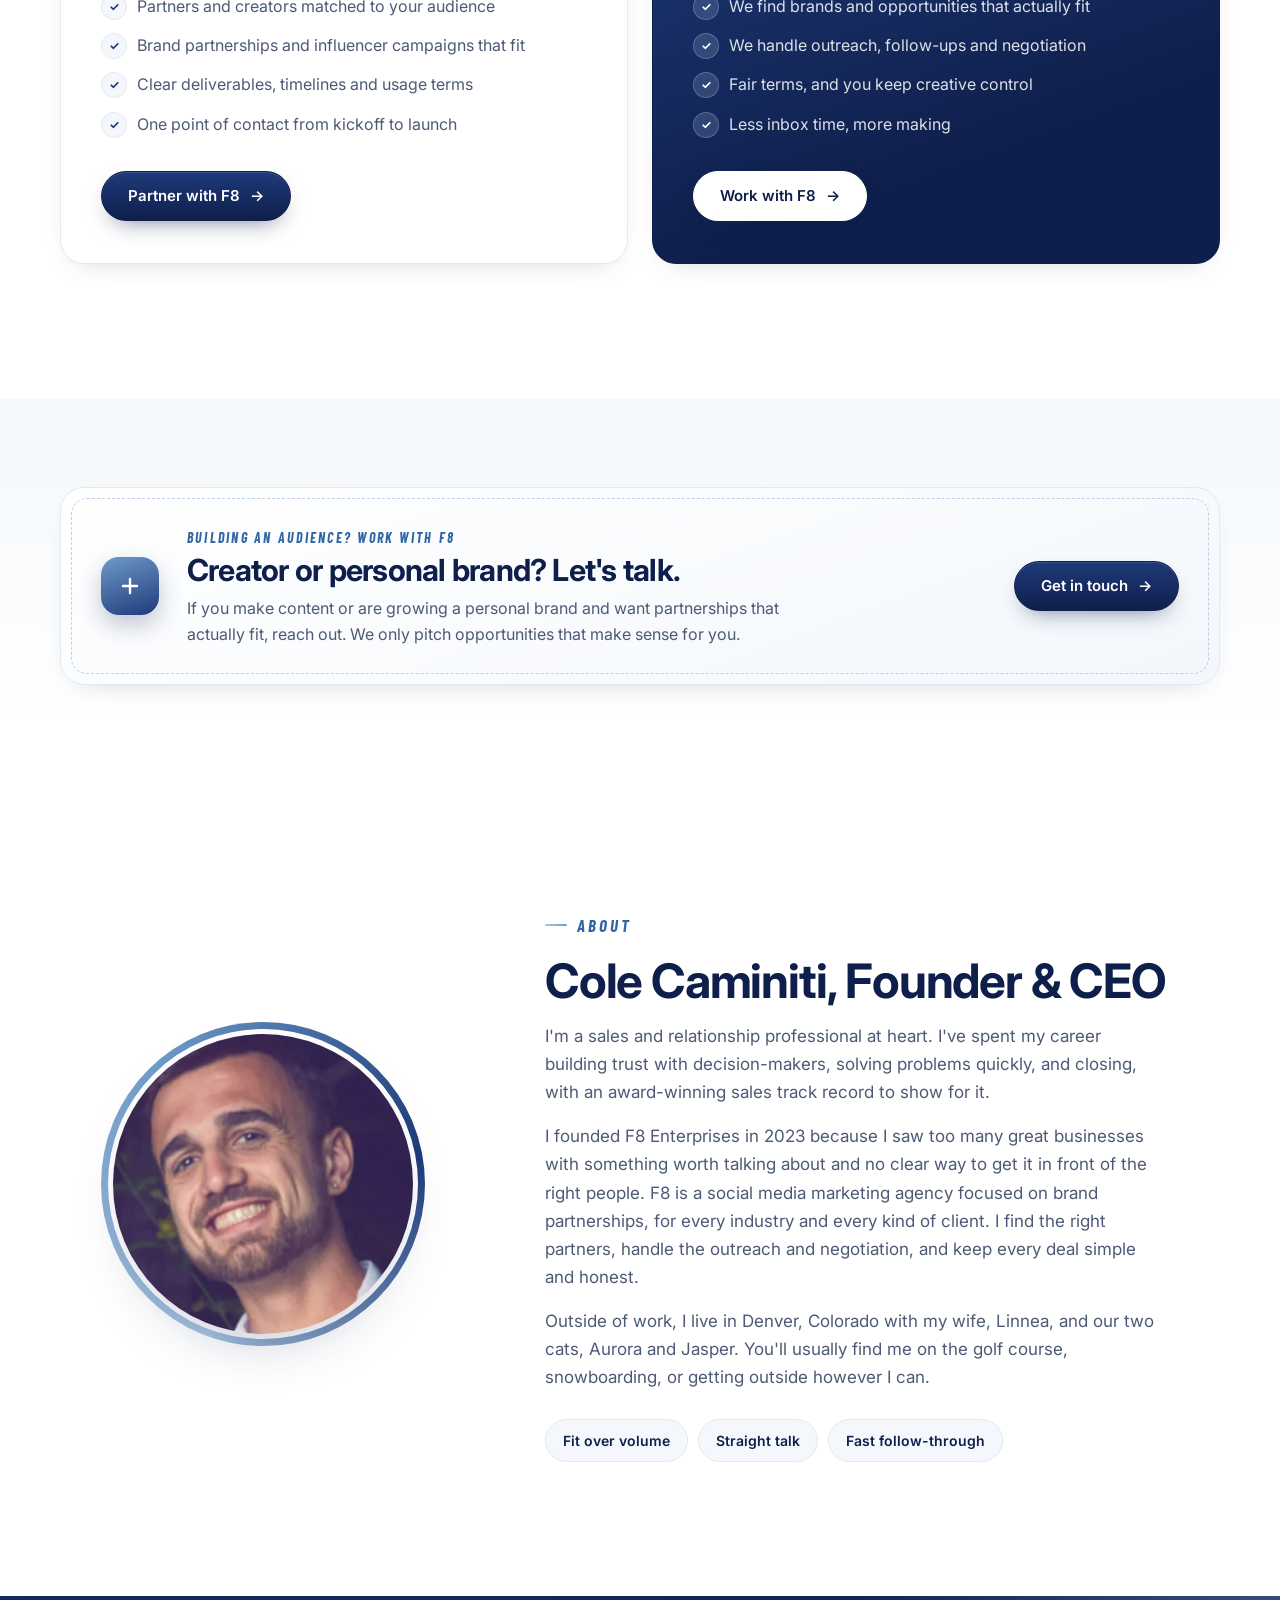
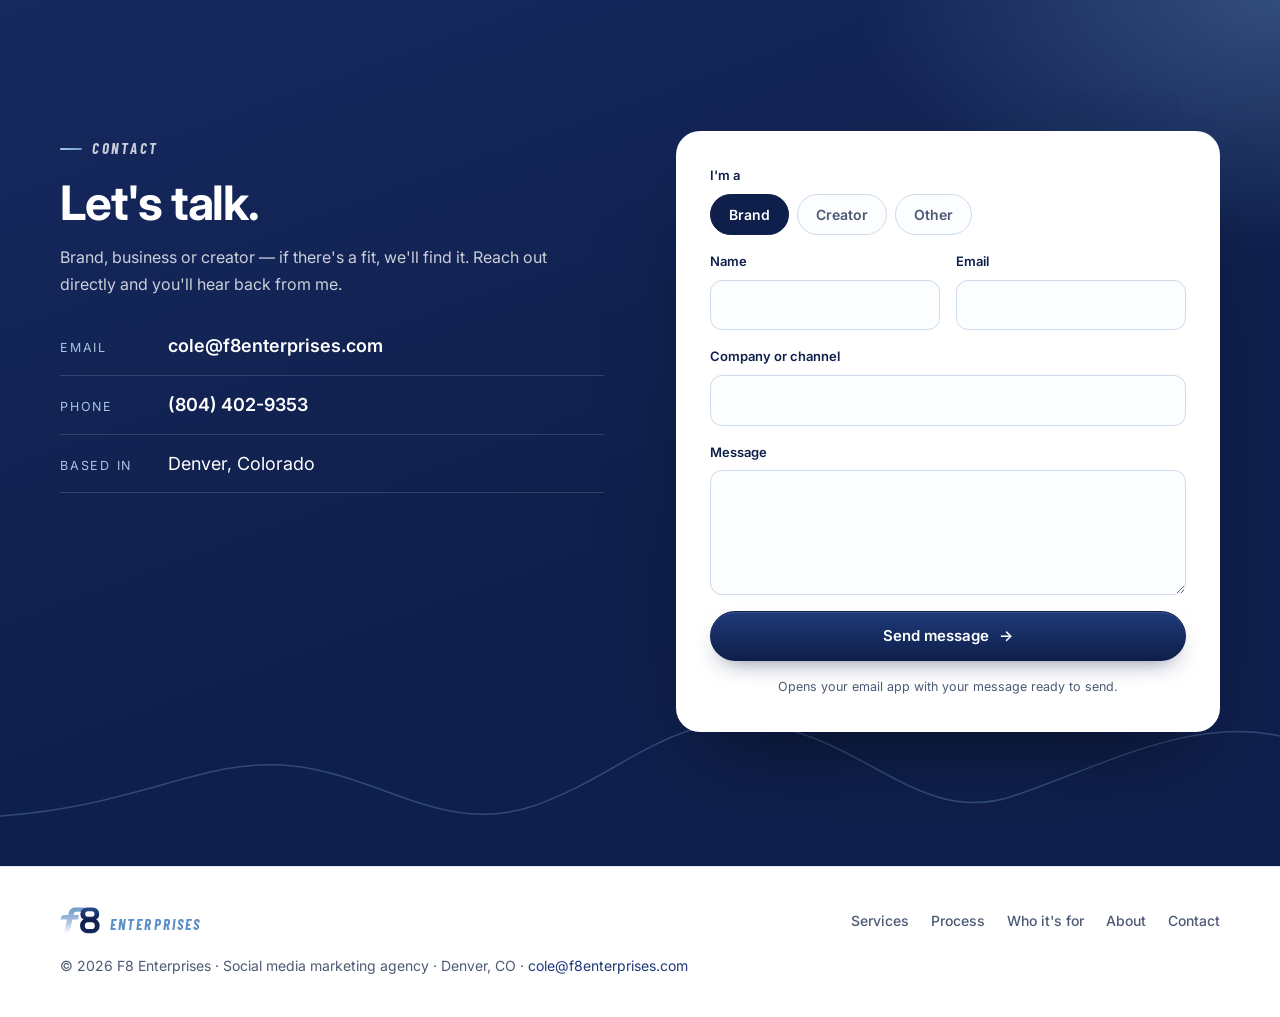
==== commit ef23ef72: "Update About section and move location to Denver Co-authored-by: f8cole <f8cole@users.noreply.github" ====
--- a/index.html
+++ b/index.html
@@ -4,7 +4,7 @@
 <meta charset="utf-8">
 <meta name="viewport" content="width=device-width, initial-scale=1">
 <title>F8 Enterprises | Brand Partnerships &amp; Social Media Marketing</title>
-<meta name="description" content="F8 Enterprises is a social media marketing agency in Littleton, Colorado, focused on brand partnerships. We connect brands, businesses, creators and people across every industry with partnerships that actually fit.">
+<meta name="description" content="F8 Enterprises is a social media marketing agency in Denver, Colorado, focused on brand partnerships. We connect brands, businesses, creators and people across every industry with partnerships that actually fit.">
 <link rel="canonical" href="https://f8enterprises.com/">
 <meta name="theme-color" content="#0F1F4B">
 <meta name="author" content="Cole Caminiti">
@@ -45,7 +45,7 @@
   "description": "Social media marketing agency focused on sourcing and closing brand partnerships for brands, businesses, creators and people across every industry.",
   "email": "cole@f8enterprises.com",
   "telephone": "+1-804-402-9353",
-  "address": {"@type": "PostalAddress", "addressLocality": "Littleton", "addressRegion": "CO", "addressCountry": "US"},
+  "address": {"@type": "PostalAddress", "addressLocality": "Denver", "addressRegion": "CO", "addressCountry": "US"},
   "founder": {"@type": "Person", "name": "Cole Caminiti", "jobTitle": "Founder & CEO"},
   "knowsAbout": ["Brand partnerships", "Social media marketing", "Sponsorships", "Influencer marketing", "Creator campaigns", "Growth and outreach"]
 }
@@ -93,7 +93,7 @@
           <a href="#contact" class="btn">Start a conversation <span class="arrow" aria-hidden="true">&rarr;</span></a>
           <a href="#process" class="btn btn-ghost">How it works</a>
         </div>
-        <p class="hero-note"><span class="dot" aria-hidden="true"></span> Based in Littleton, Colorado. Working with clients wherever they are.</p>
+        <p class="hero-note"><span class="dot" aria-hidden="true"></span> Based in Denver, Colorado. Working with clients wherever they are.</p>
       </div>
       <div class="hero-art" aria-hidden="true">
         <div class="logo-card">
@@ -228,8 +228,9 @@
       <div class="reveal">
         <p class="eyebrow">About</p>
         <h2 id="about-title">Cole Caminiti, Founder &amp; CEO</h2>
-        <p>I'm a sales and relationship guy at heart. I've spent my career building trust with decision-makers, solving problems fast, and closing, with an award-winning sales track record to show for it.</p>
-        <p>I started F8 Enterprises in 2023 to bring that same energy to social media marketing: sourcing brand partnerships for brands, businesses and people across every industry, and keeping every deal simple and honest. Based in Littleton, Colorado.</p>
+        <p>I'm a sales and relationship professional at heart. I've spent my career building trust with decision-makers, solving problems quickly, and closing, with an award-winning sales track record to show for it.</p>
+        <p>I founded F8 Enterprises in 2023 because I saw too many great businesses with something worth talking about and no clear way to get it in front of the right people. F8 is a social media marketing agency focused on brand partnerships, for every industry and every kind of client. I find the right partners, handle the outreach and negotiation, and keep every deal simple and honest.</p>
+        <p>Outside of work, I live in Denver, Colorado with my wife, Linnea, and our two cats, Aurora and Jasper. You'll usually find me on the golf course, snowboarding, or getting outside however I can.</p>
         <ul class="values">
           <li>Fit over volume</li>
           <li>Straight talk</li>
@@ -249,7 +250,7 @@
         <ul class="contact-list">
           <li><span>Email</span><a href="mailto:cole@f8enterprises.com">cole@f8enterprises.com</a></li>
           <li><span>Phone</span><a href="tel:+18044029353">(804) 402-9353</a></li>
-          <li><span>Based in</span>Littleton, Colorado</li>
+          <li><span>Based in</span>Denver, Colorado</li>
         </ul>
       </div>
       <form class="form reveal" id="contact-form" aria-label="Contact form">
@@ -278,7 +279,7 @@
     <nav class="footer-links" aria-label="Footer">
       <a href="#services">Services</a><a href="#process">Process</a><a href="#split">Who it's for</a><a href="#about">About</a><a href="#contact">Contact</a>
     </nav>
-    <p>&copy; <span id="yr">2026</span> F8 Enterprises &middot; Social media marketing agency &middot; Littleton, CO &middot; <a href="mailto:cole@f8enterprises.com">cole@f8enterprises.com</a></p>
+    <p>&copy; <span id="yr">2026</span> F8 Enterprises &middot; Social media marketing agency &middot; Denver, CO &middot; <a href="mailto:cole@f8enterprises.com">cole@f8enterprises.com</a></p>
   </div>
 </footer>
 
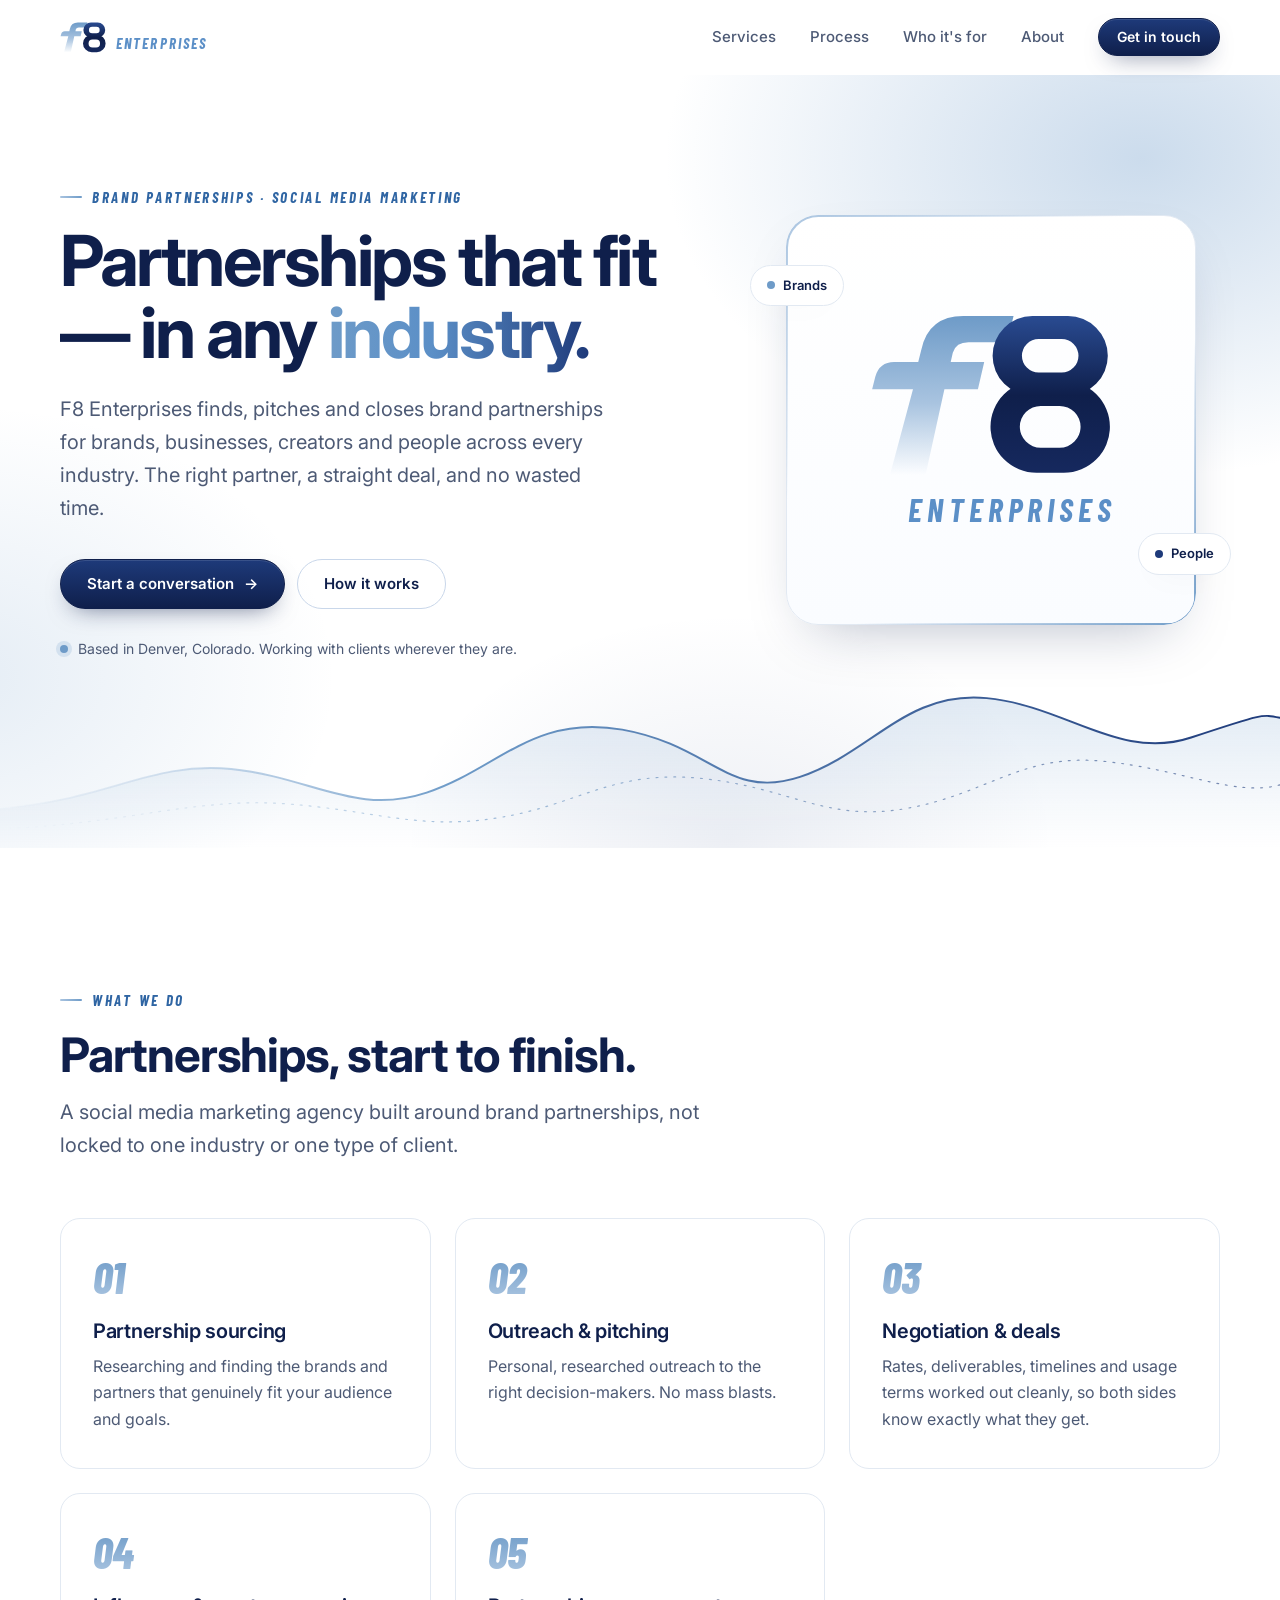
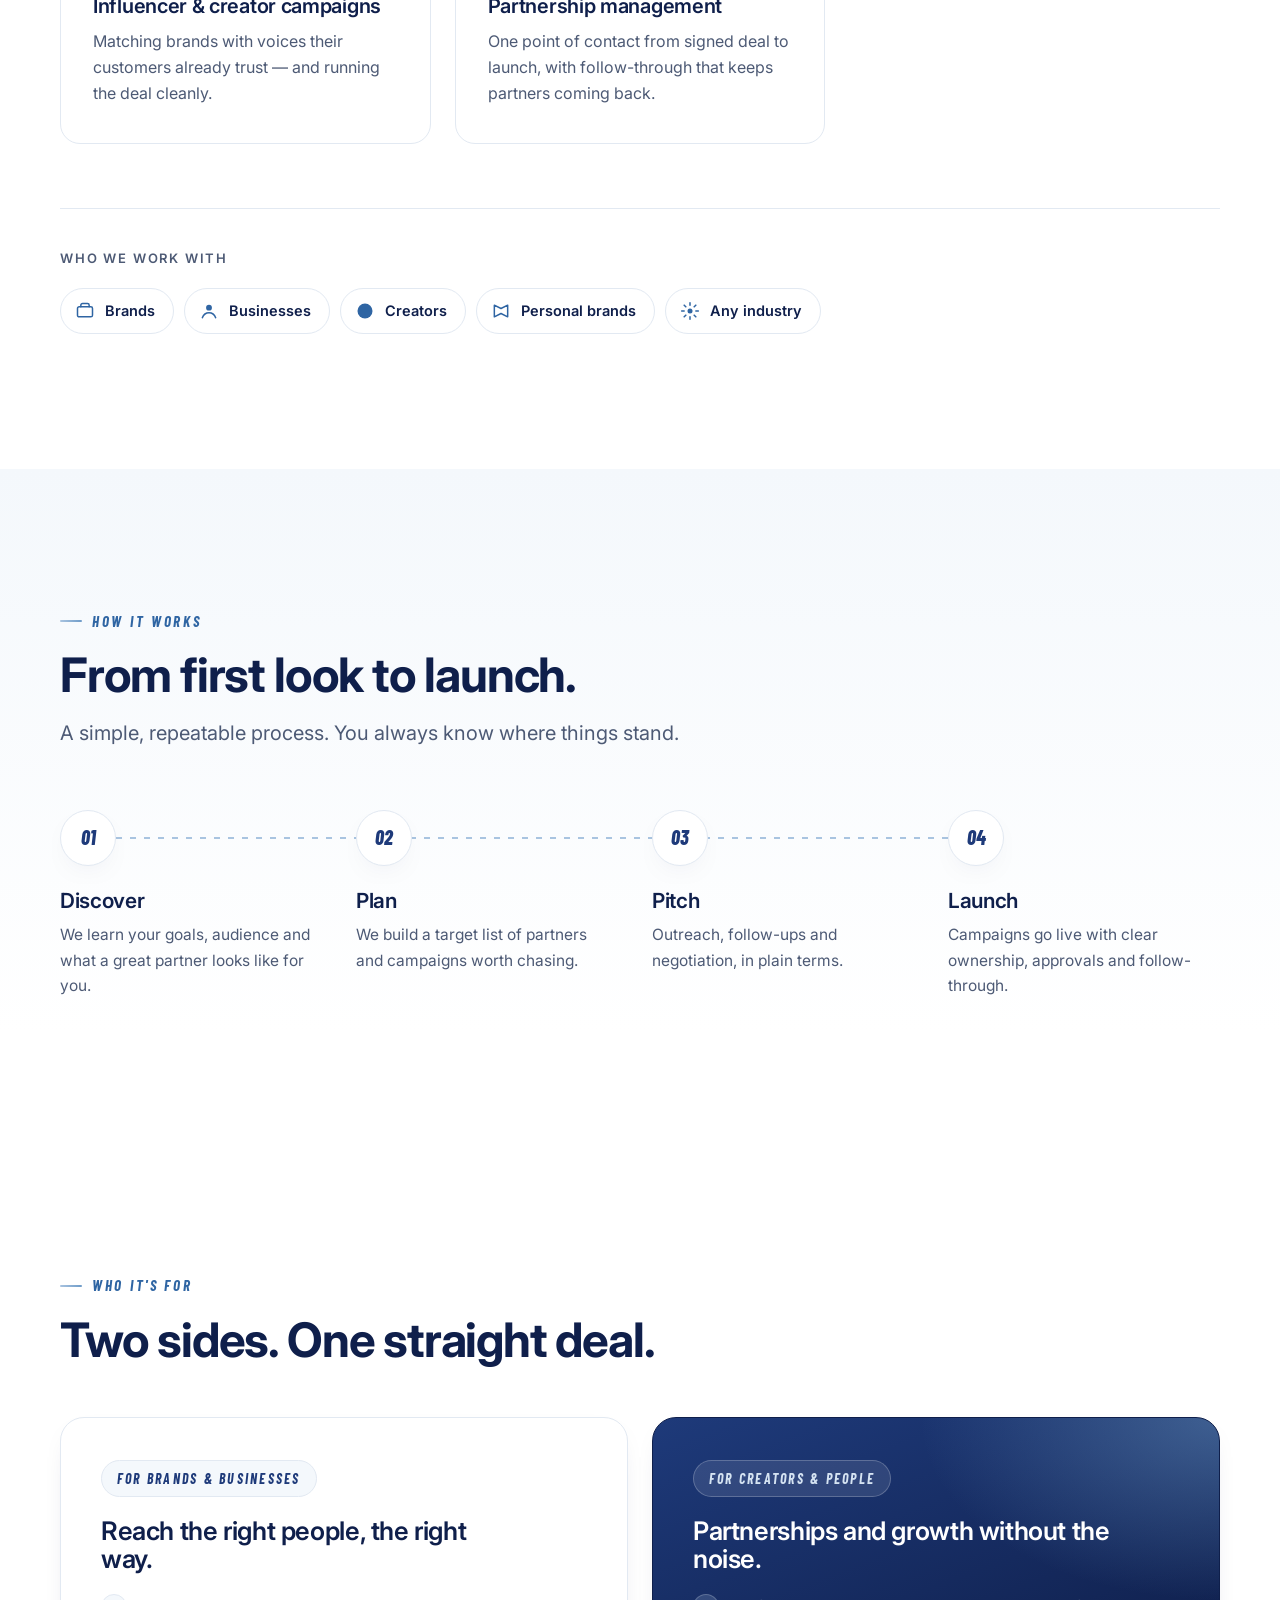
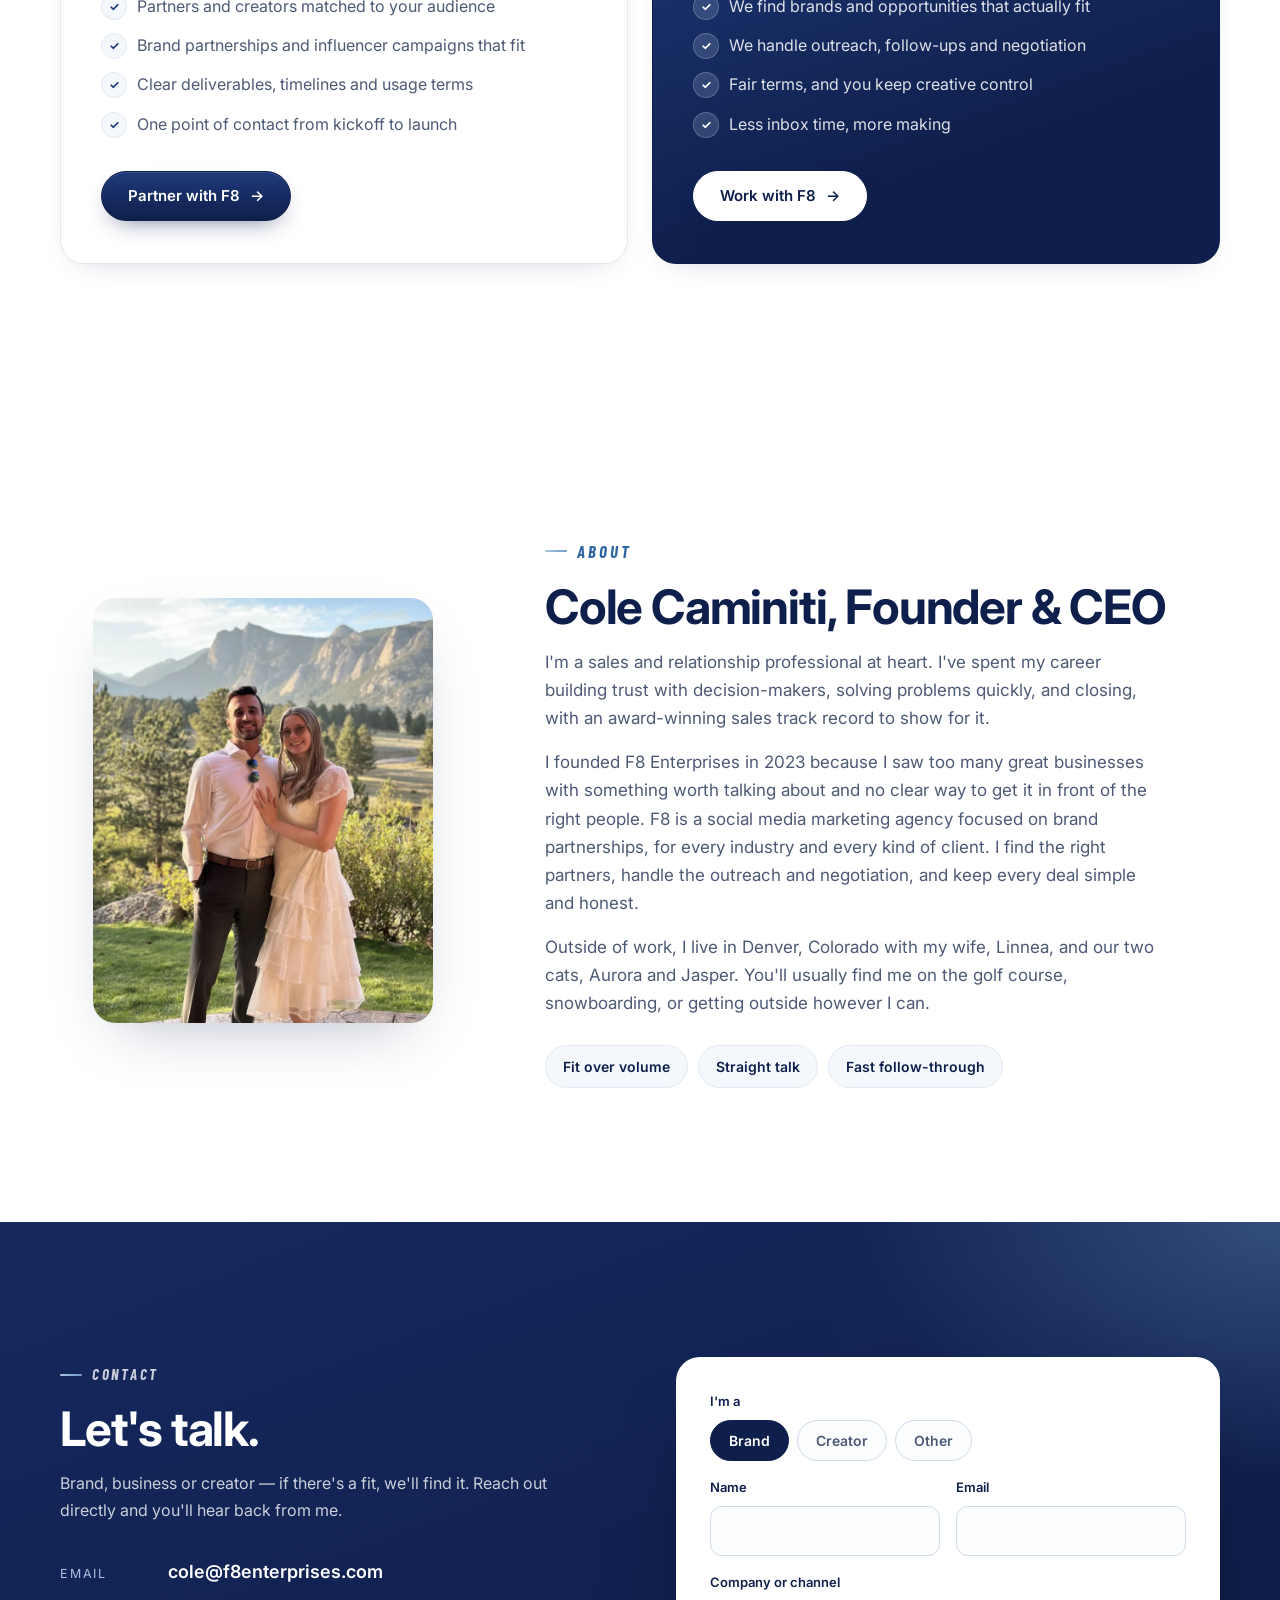
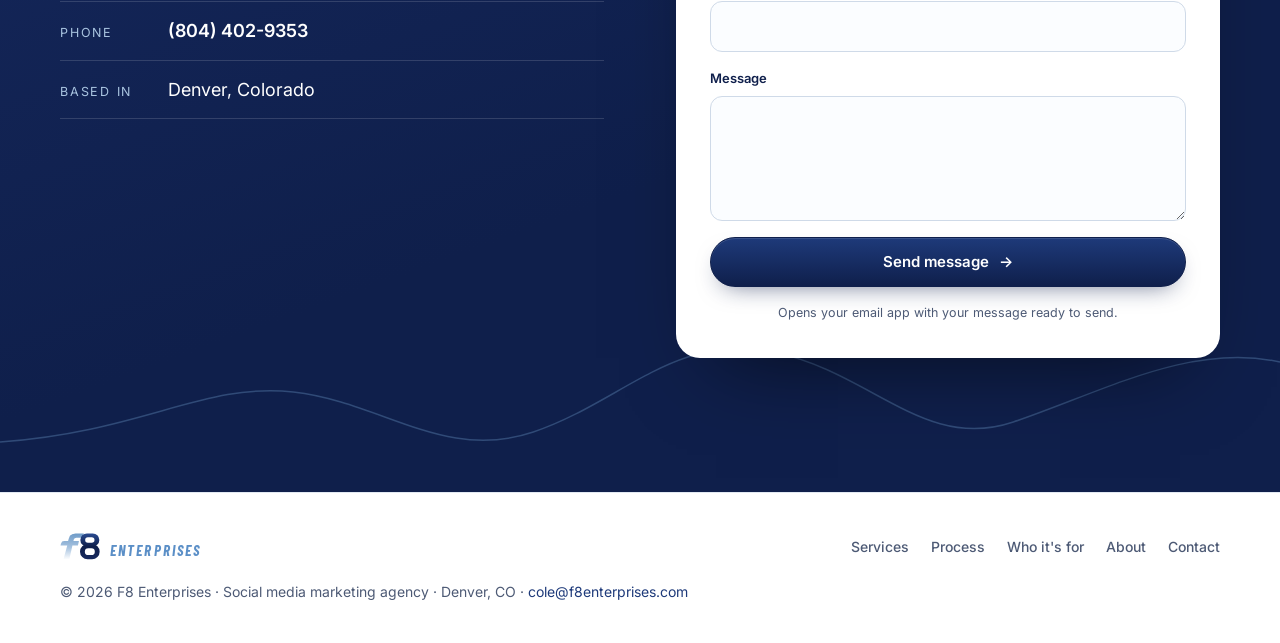
==== commit 6fc1f02c: "Swap About photo, remove extra creator CTA band Co-authored-by: f8cole <f8cole@users.noreply.github." ====
--- a/index.html
+++ b/index.html
@@ -51,6 +51,7 @@
 }
 </script>
 <script>document.documentElement.classList.add('js')</script>
+<style>.about-photo-portrait{max-width:340px}.about-photo-portrait::before,.about-photo-portrait::after{display:none}.about-photo-portrait img{aspect-ratio:4/5;border-radius:22px}</style>
 </head>
 <body>
 <a class="skip" href="#main">Skip to content</a>
@@ -203,26 +204,12 @@
     </div>
   </section>
 
-  <section class="section section-tint section-slim" id="creators" aria-labelledby="creators-title">
-    <div class="wrap">
-      <div class="creator-band reveal">
-        <span class="join-plus" aria-hidden="true"><svg viewBox="0 0 24 24"><path d="M12 5v14M5 12h14"/></svg></span>
-        <div class="band-copy">
-          <span class="join-kicker">Building an audience? Work with F8</span>
-          <h2 id="creators-title">Creator or personal brand? Let's talk.</h2>
-          <p>If you make content or are growing a personal brand and want partnerships that actually fit, reach out. We only pitch opportunities that make sense for you.</p>
-        </div>
-        <a href="#contact" class="btn" data-type="Creator">Get in touch <span class="arrow" aria-hidden="true">&rarr;</span></a>
-      </div>
-    </div>
-  </section>
-
   <section class="section" id="about" aria-labelledby="about-title">
     <div class="wrap about-grid">
-      <div class="about-photo reveal">
+      <div class="about-photo about-photo-portrait reveal">
         <picture>
-          <source srcset="cole.webp" type="image/webp">
-          <img src="cole.jpg" alt="Headshot of Cole Caminiti, Founder and CEO of F8 Enterprises, smiling" width="468" height="468" loading="lazy" decoding="async">
+          <source srcset="cole-linnea.webp" type="image/webp">
+          <img src="cole-linnea.jpg" alt="Cole Caminiti, Founder and CEO of F8 Enterprises, with his wife Linnea in the Colorado mountains" width="800" height="1000" loading="lazy" decoding="async">
         </picture>
       </div>
       <div class="reveal">
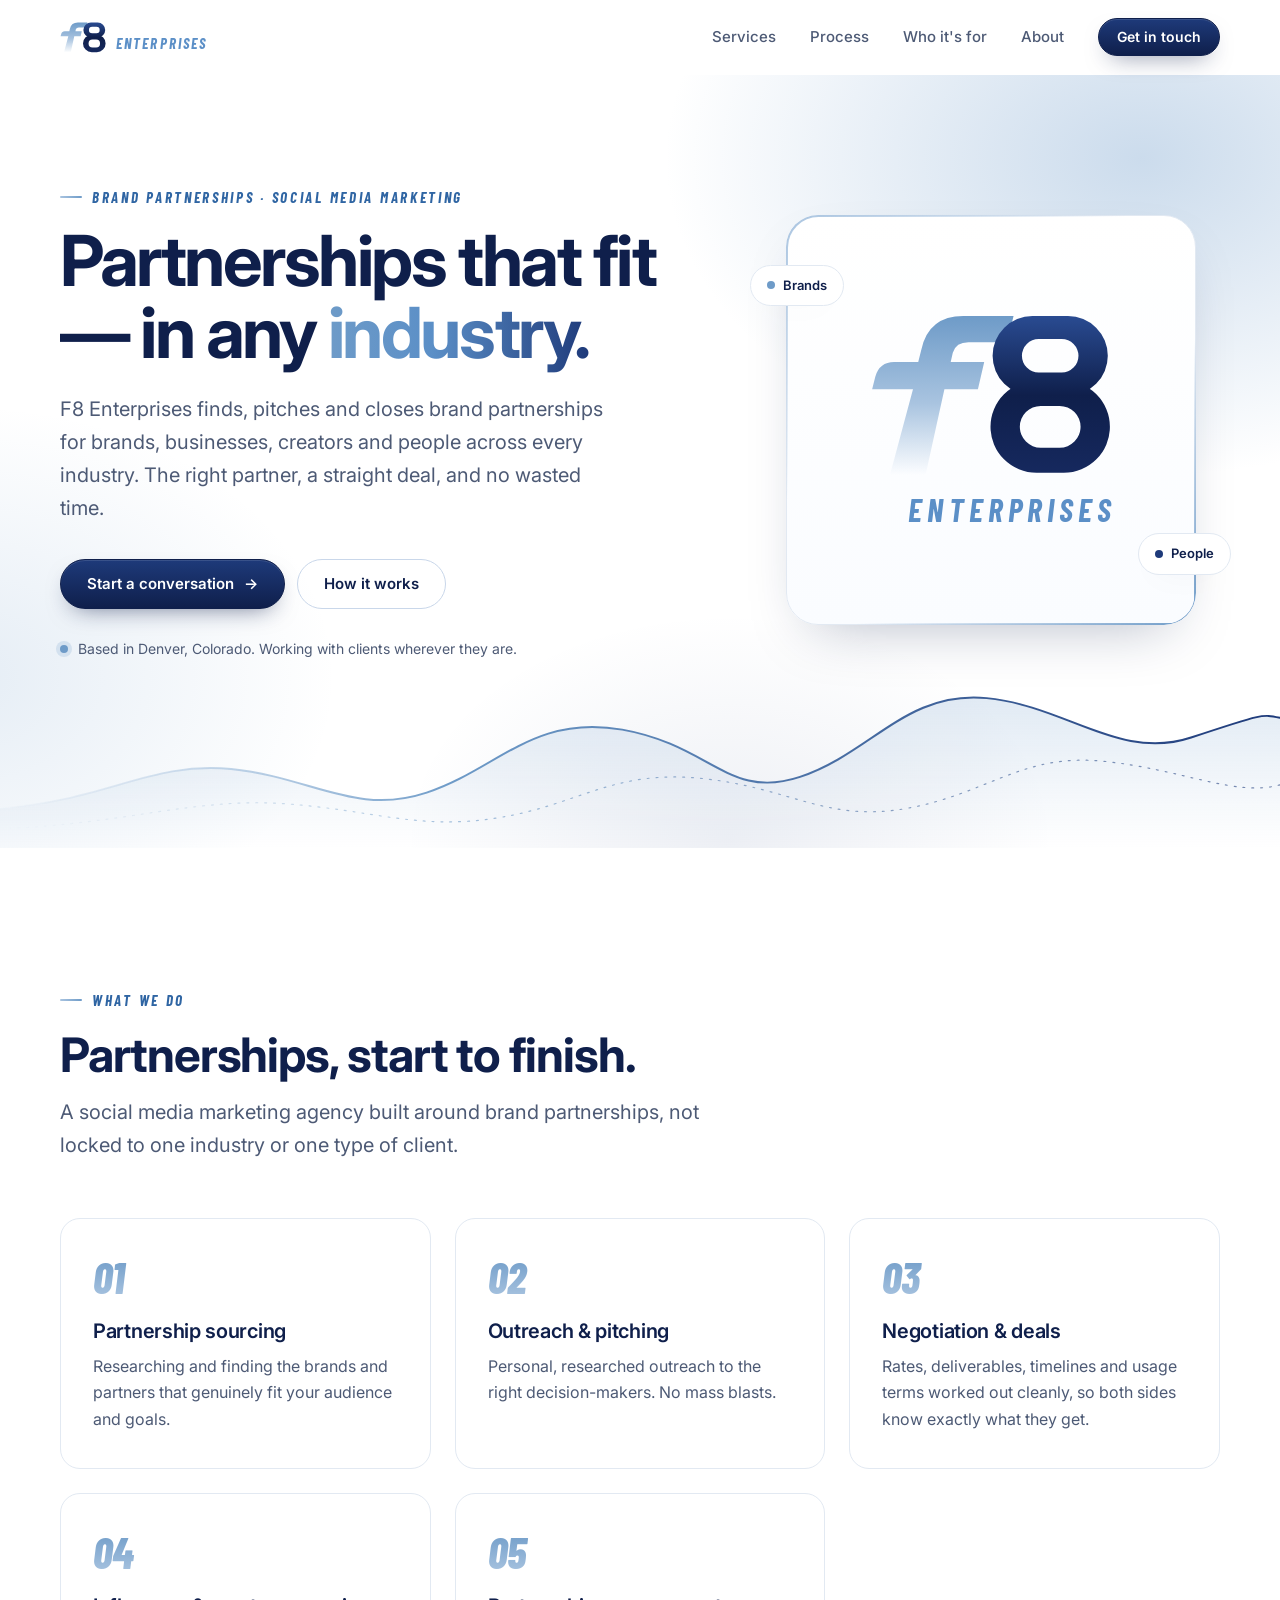
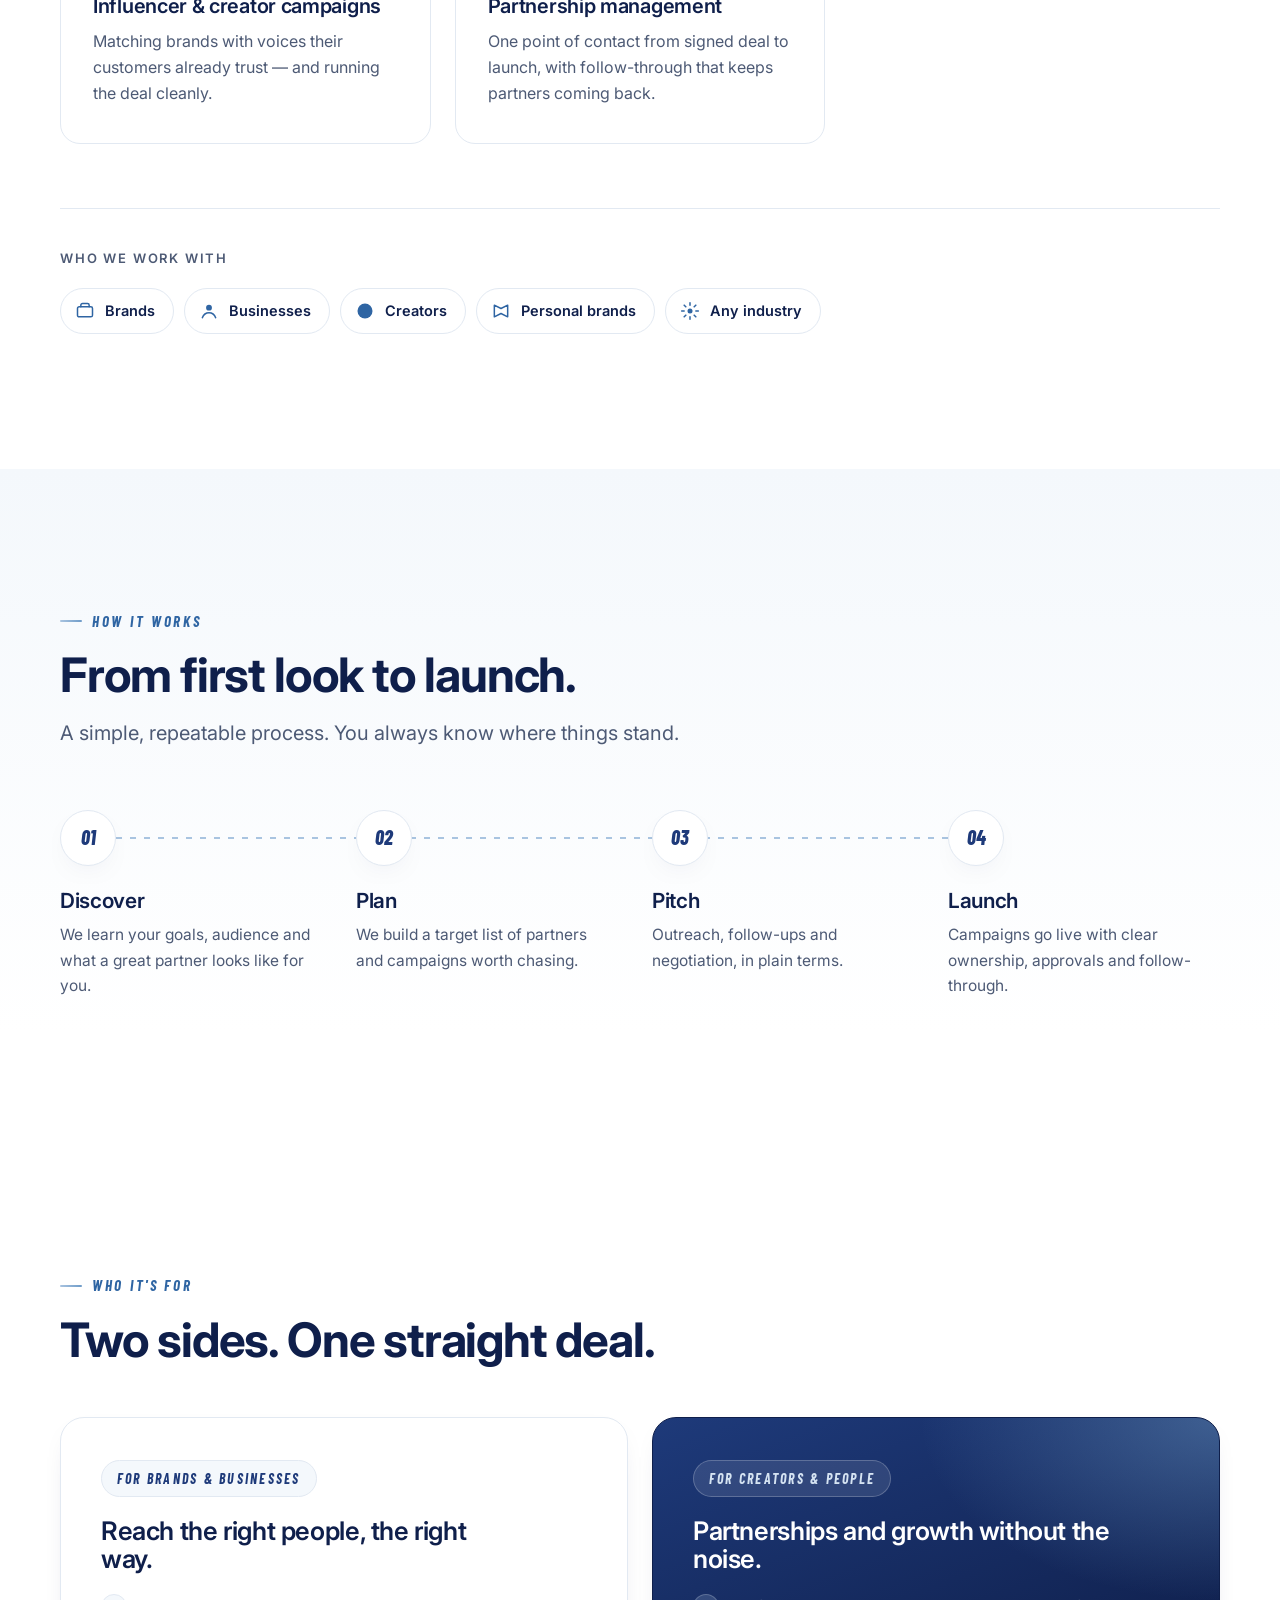
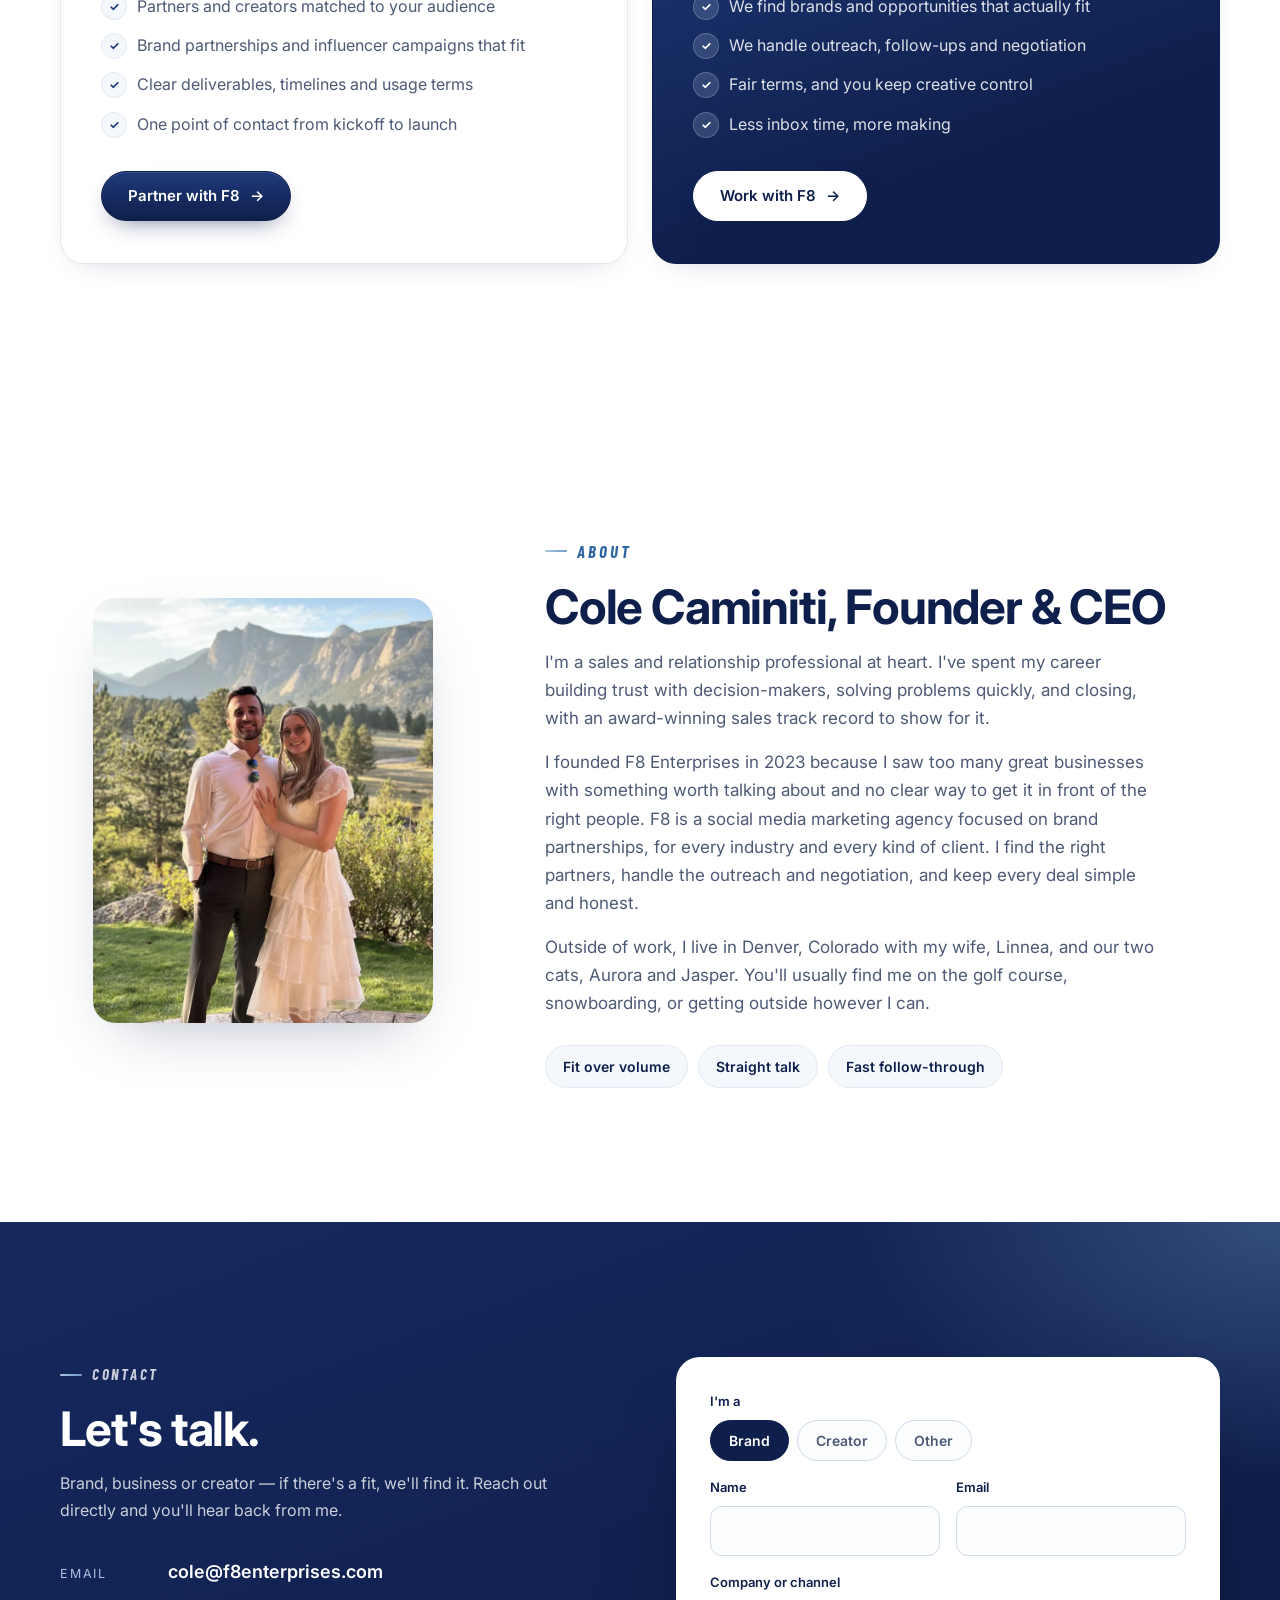
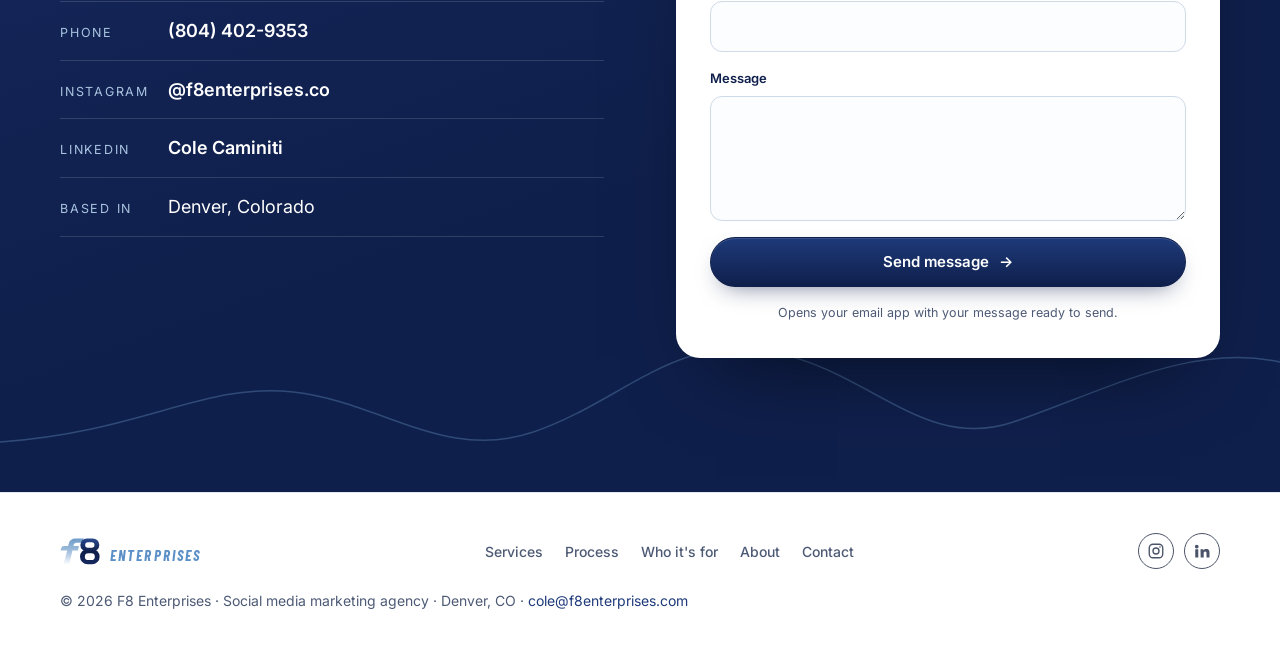
==== commit 029197ab: "Add Instagram and LinkedIn links Co-authored-by: f8cole <f8cole@users.noreply.github.com>" ====
--- a/index.html
+++ b/index.html
@@ -46,12 +46,13 @@
   "email": "cole@f8enterprises.com",
   "telephone": "+1-804-402-9353",
   "address": {"@type": "PostalAddress", "addressLocality": "Denver", "addressRegion": "CO", "addressCountry": "US"},
-  "founder": {"@type": "Person", "name": "Cole Caminiti", "jobTitle": "Founder & CEO"},
+  "founder": {"@type": "Person", "name": "Cole Caminiti", "jobTitle": "Founder & CEO", "sameAs": ["https://www.linkedin.com/in/cole-caminiti-hughes-0100981a2/"]},
+  "sameAs": ["https://www.instagram.com/f8enterprises.co/", "https://www.linkedin.com/in/cole-caminiti-hughes-0100981a2/"],
   "knowsAbout": ["Brand partnerships", "Social media marketing", "Sponsorships", "Influencer marketing", "Creator campaigns", "Growth and outreach"]
 }
 </script>
 <script>document.documentElement.classList.add('js')</script>
-<style>.about-photo-portrait{max-width:340px}.about-photo-portrait::before,.about-photo-portrait::after{display:none}.about-photo-portrait img{aspect-ratio:4/5;border-radius:22px}</style>
+<style>.footer-social{display:flex;gap:10px;align-items:center}.footer-social a{display:inline-flex;align-items:center;justify-content:center;width:36px;height:36px;border-radius:50%;border:1px solid currentColor;opacity:.75;transition:opacity .2s,transform .2s}.footer-social a:hover{opacity:1;transform:translateY(-1px)}.about-photo-portrait{max-width:340px}.about-photo-portrait::before,.about-photo-portrait::after{display:none}.about-photo-portrait img{aspect-ratio:4/5;border-radius:22px}</style>
 </head>
 <body>
 <a class="skip" href="#main">Skip to content</a>
@@ -237,6 +238,8 @@
         <ul class="contact-list">
           <li><span>Email</span><a href="mailto:cole@f8enterprises.com">cole@f8enterprises.com</a></li>
           <li><span>Phone</span><a href="tel:+18044029353">(804) 402-9353</a></li>
+          <li><span>Instagram</span><a href="https://www.instagram.com/f8enterprises.co/" target="_blank" rel="noopener">@f8enterprises.co</a></li>
+          <li><span>LinkedIn</span><a href="https://www.linkedin.com/in/cole-caminiti-hughes-0100981a2/" target="_blank" rel="noopener">Cole Caminiti</a></li>
           <li><span>Based in</span>Denver, Colorado</li>
         </ul>
       </div>
@@ -266,6 +269,10 @@
     <nav class="footer-links" aria-label="Footer">
       <a href="#services">Services</a><a href="#process">Process</a><a href="#split">Who it's for</a><a href="#about">About</a><a href="#contact">Contact</a>
     </nav>
+    <div class="footer-social">
+      <a href="https://www.instagram.com/f8enterprises.co/" target="_blank" rel="noopener" aria-label="F8 Enterprises on Instagram"><svg viewBox="0 0 24 24" width="18" height="18" aria-hidden="true"><rect x="3" y="3" width="18" height="18" rx="5" fill="none" stroke="currentColor" stroke-width="1.8"/><circle cx="12" cy="12" r="4" fill="none" stroke="currentColor" stroke-width="1.8"/><circle cx="17.3" cy="6.7" r="1.1" fill="currentColor"/></svg></a>
+      <a href="https://www.linkedin.com/in/cole-caminiti-hughes-0100981a2/" target="_blank" rel="noopener" aria-label="Cole Caminiti on LinkedIn"><svg viewBox="0 0 24 24" width="18" height="18" aria-hidden="true"><path fill="currentColor" d="M4.98 3.5a2.5 2.5 0 1 1 0 5 2.5 2.5 0 0 1 0-5zM3 9.75h4v11H3zm7 0h3.8v1.5h.06c.53-1 1.83-1.85 3.76-1.85 4.02 0 4.38 2.4 4.38 5.5v5.85h-4v-5.2c0-1.24-.02-2.84-1.73-2.84-1.73 0-2 1.35-2 2.75v5.29h-4z"/></svg></a>
+    </div>
     <p>&copy; <span id="yr">2026</span> F8 Enterprises &middot; Social media marketing agency &middot; Denver, CO &middot; <a href="mailto:cole@f8enterprises.com">cole@f8enterprises.com</a></p>
   </div>
 </footer>
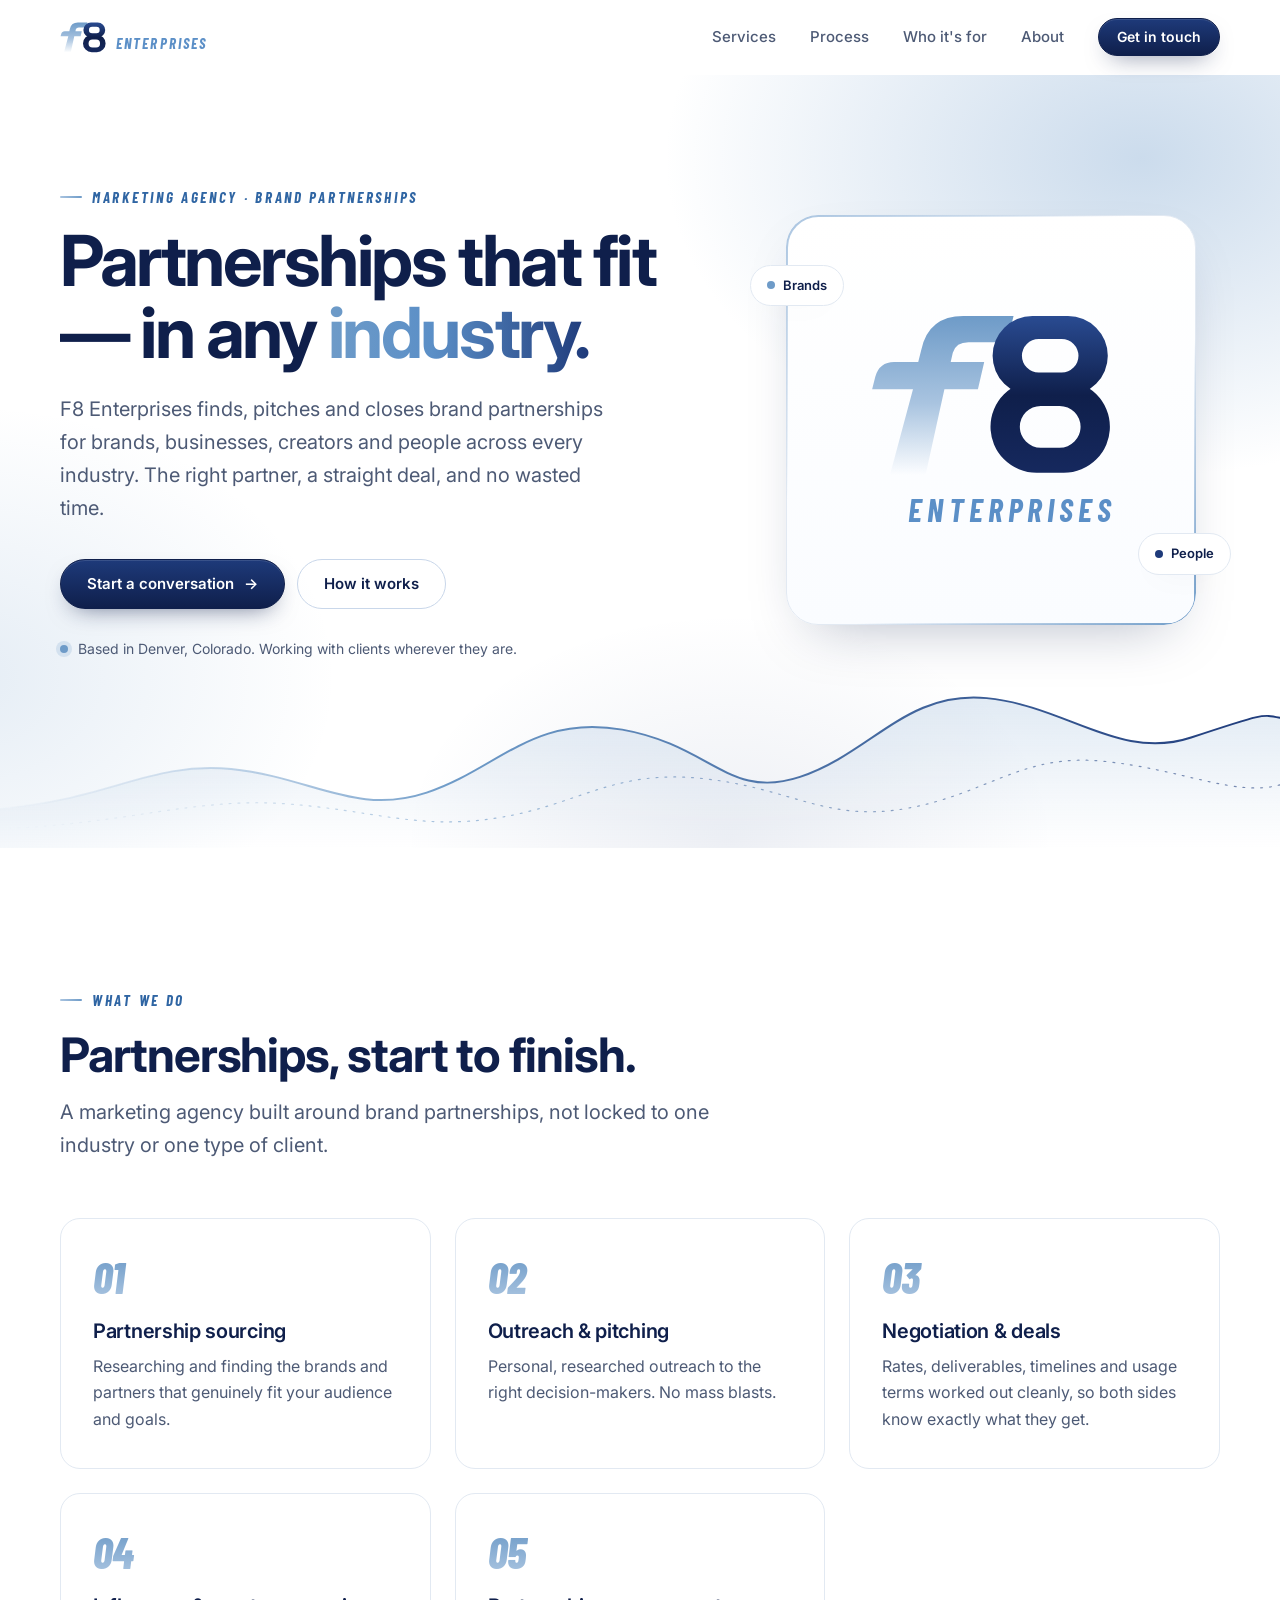
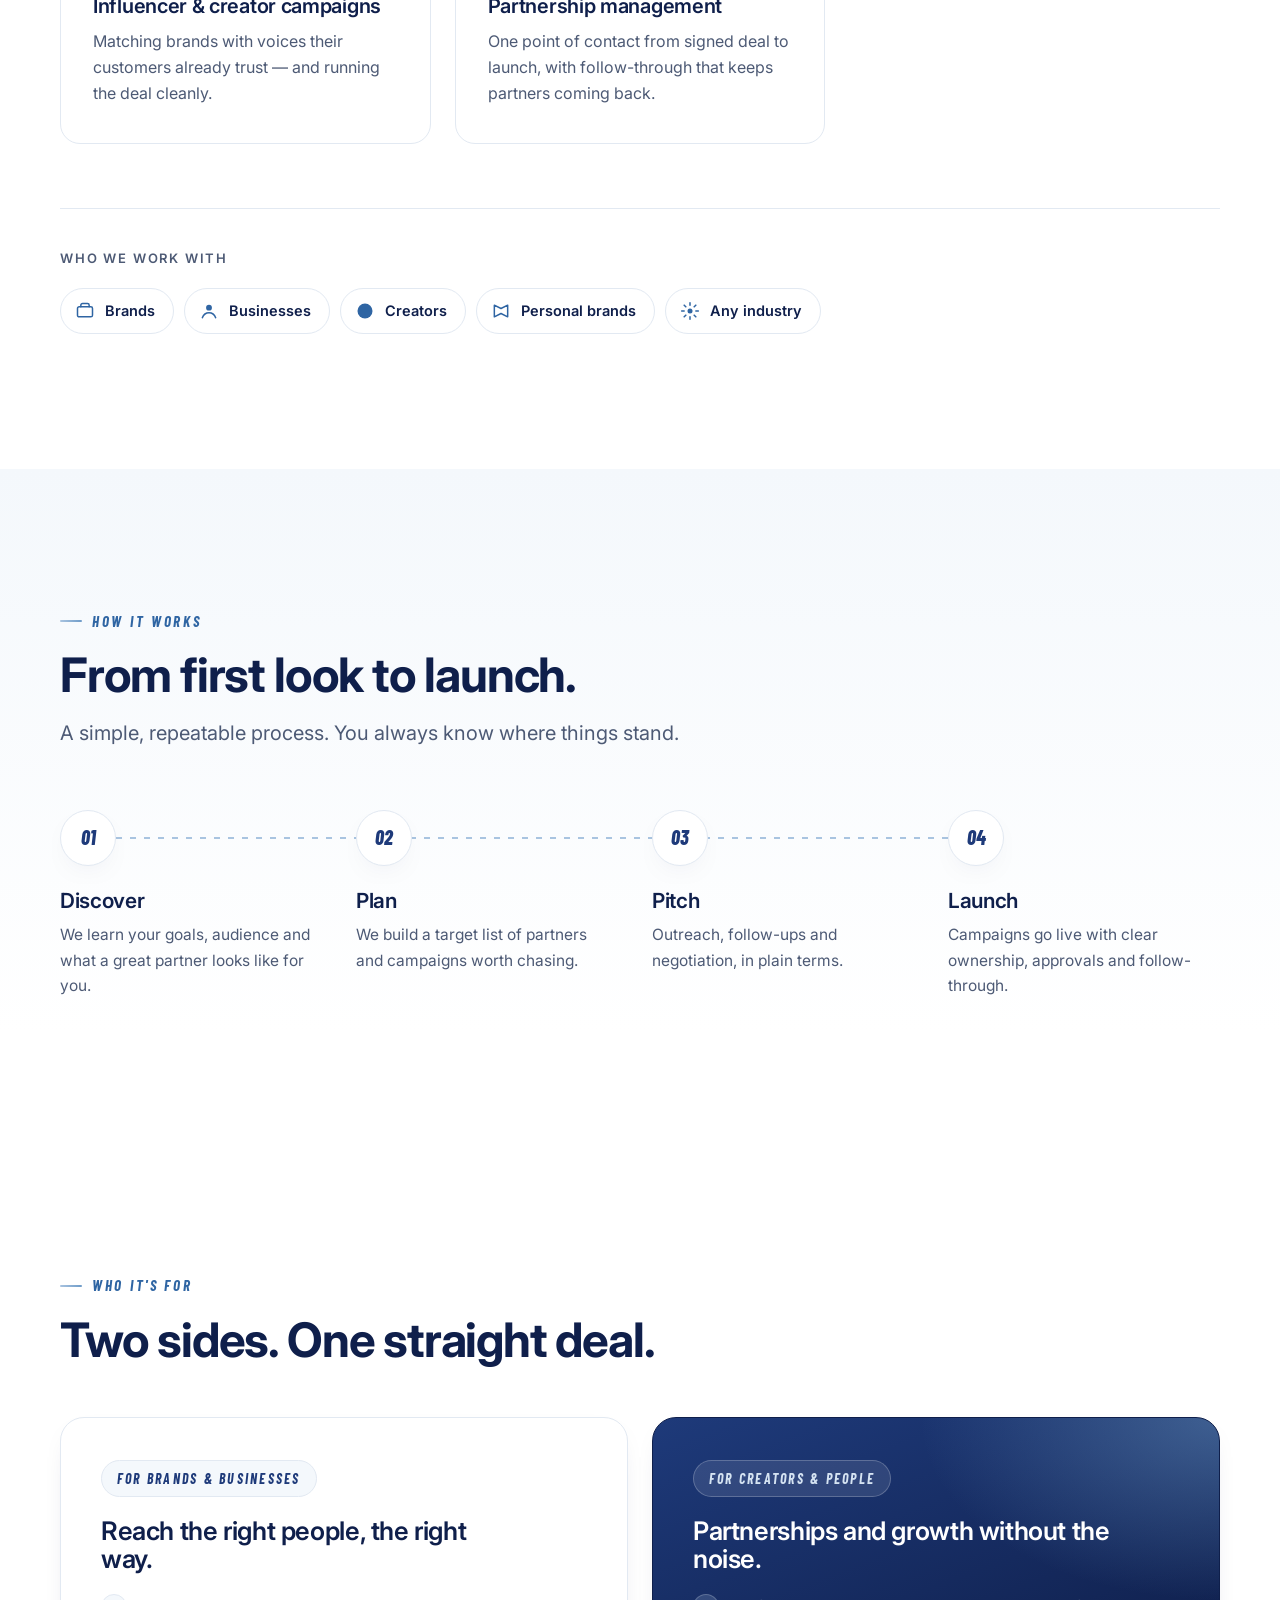
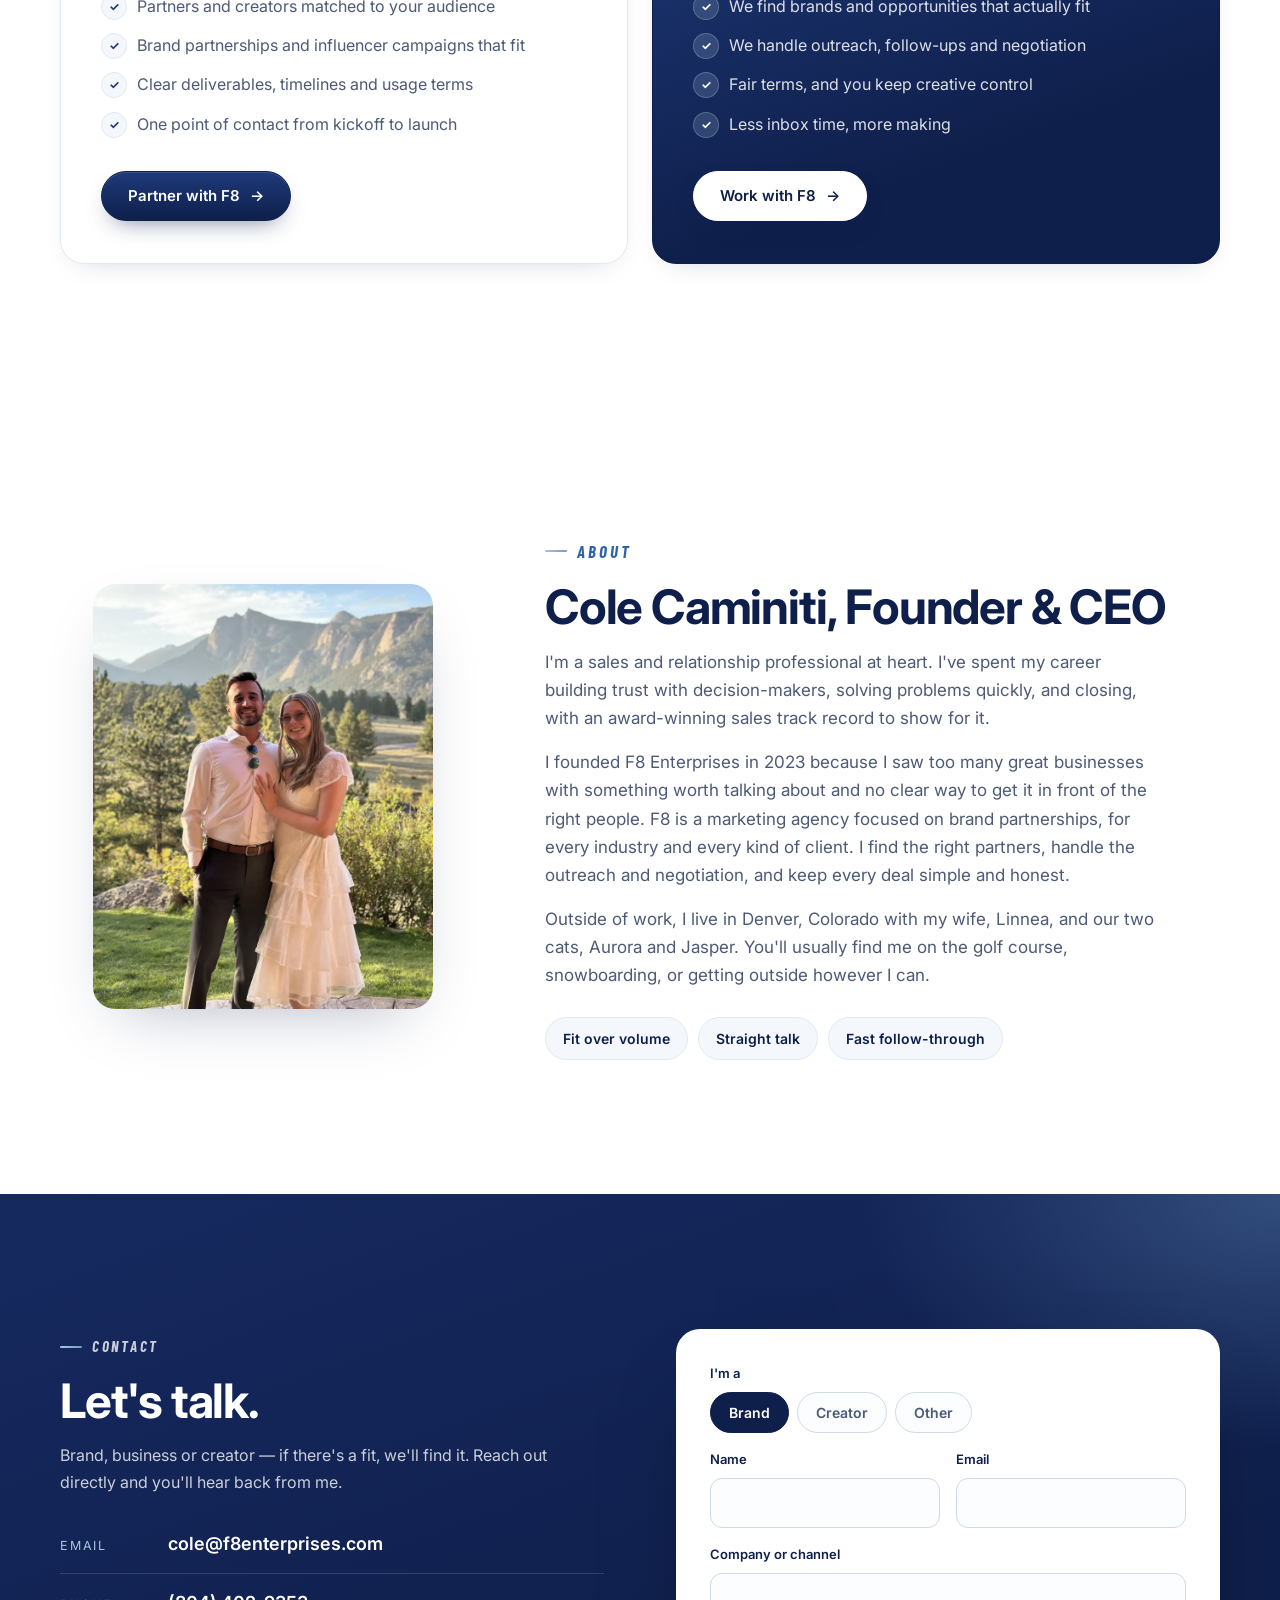
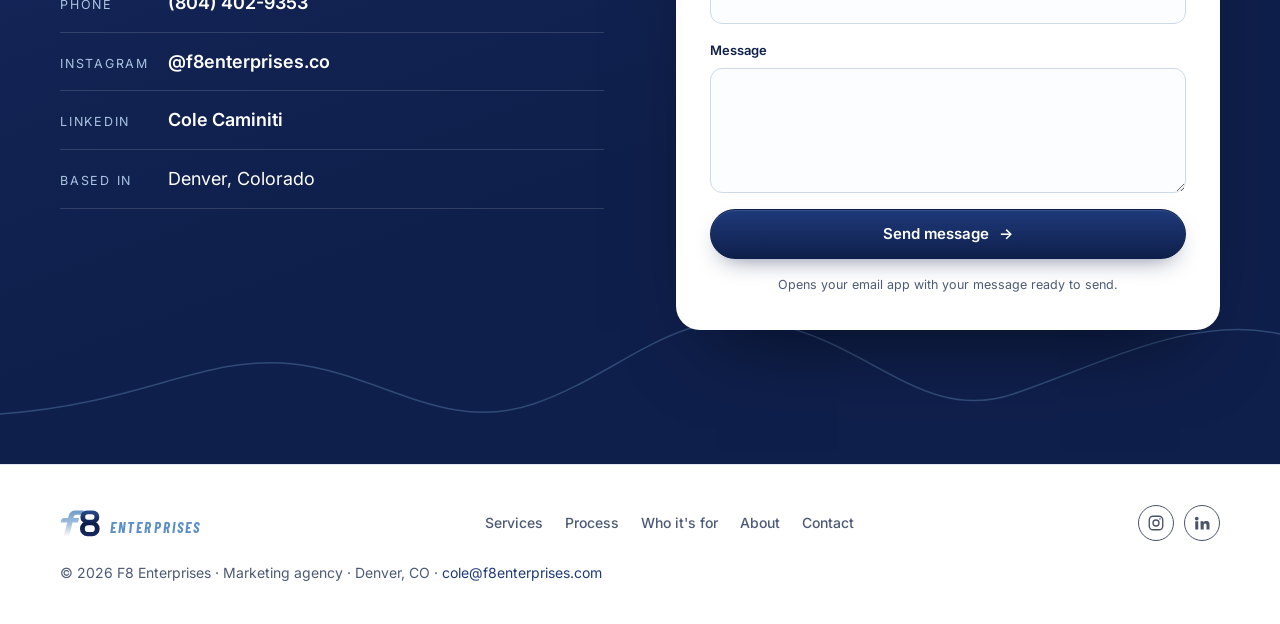
==== commit 975cdd86: "Relabel F8 as a marketing agency Co-authored-by: f8cole <f8cole@users.noreply.github.com>" ====
--- a/index.html
+++ b/index.html
@@ -3,8 +3,8 @@
 <head>
 <meta charset="utf-8">
 <meta name="viewport" content="width=device-width, initial-scale=1">
-<title>F8 Enterprises | Brand Partnerships &amp; Social Media Marketing</title>
-<meta name="description" content="F8 Enterprises is a social media marketing agency in Denver, Colorado, focused on brand partnerships. We connect brands, businesses, creators and people across every industry with partnerships that actually fit.">
+<title>F8 Enterprises | Marketing Agency for Brand Partnerships</title>
+<meta name="description" content="F8 Enterprises is a marketing agency in Denver, Colorado, focused on brand partnerships. We connect brands, businesses, creators and people across every industry with partnerships that actually fit.">
 <link rel="canonical" href="https://f8enterprises.com/">
 <meta name="theme-color" content="#0F1F4B">
 <meta name="author" content="Cole Caminiti">
@@ -12,15 +12,15 @@
 <meta property="og:type" content="website">
 <meta property="og:site_name" content="F8 Enterprises">
 <meta property="og:url" content="https://f8enterprises.com/">
-<meta property="og:title" content="F8 Enterprises | Brand Partnerships &amp; Social Media Marketing">
-<meta property="og:description" content="Brand partnerships and social media marketing for every industry.">
+<meta property="og:title" content="F8 Enterprises | Marketing Agency for Brand Partnerships">
+<meta property="og:description" content="A marketing agency for brand partnerships, for every industry.">
 <meta property="og:image" content="https://f8enterprises.com/og-image.png">
 <meta property="og:image:width" content="1200">
 <meta property="og:image:height" content="630">
 <meta property="og:image:alt" content="F8 Enterprises — brand partnerships for every industry.">
 <meta name="twitter:card" content="summary_large_image">
-<meta name="twitter:title" content="F8 Enterprises | Brand Partnerships &amp; Social Media Marketing">
-<meta name="twitter:description" content="Brand partnerships and social media marketing for every industry.">
+<meta name="twitter:title" content="F8 Enterprises | Marketing Agency for Brand Partnerships">
+<meta name="twitter:description" content="A marketing agency for brand partnerships, for every industry.">
 <meta name="twitter:image" content="https://f8enterprises.com/og-image.png">
 
 <link rel="icon" href="/favicon.ico" sizes="32x32">
@@ -42,13 +42,13 @@
   "url": "https://f8enterprises.com/",
   "logo": "https://f8enterprises.com/icon-512.png",
   "image": "https://f8enterprises.com/og-image.png",
-  "description": "Social media marketing agency focused on sourcing and closing brand partnerships for brands, businesses, creators and people across every industry.",
+  "description": "Marketing agency focused on sourcing and closing brand partnerships for brands, businesses, creators and people across every industry.",
   "email": "cole@f8enterprises.com",
   "telephone": "+1-804-402-9353",
   "address": {"@type": "PostalAddress", "addressLocality": "Denver", "addressRegion": "CO", "addressCountry": "US"},
   "founder": {"@type": "Person", "name": "Cole Caminiti", "jobTitle": "Founder & CEO", "sameAs": ["https://www.linkedin.com/in/cole-caminiti-hughes-0100981a2/"]},
   "sameAs": ["https://www.instagram.com/f8enterprises.co/", "https://www.linkedin.com/in/cole-caminiti-hughes-0100981a2/"],
-  "knowsAbout": ["Brand partnerships", "Social media marketing", "Sponsorships", "Influencer marketing", "Creator campaigns", "Growth and outreach"]
+  "knowsAbout": ["Brand partnerships", "Marketing", "Sponsorships", "Influencer marketing", "Creator campaigns", "Growth and outreach"]
 }
 </script>
 <script>document.documentElement.classList.add('js')</script>
@@ -88,7 +88,7 @@
     </svg>
     <div class="wrap hero-grid">
       <div class="hero-copy">
-        <p class="eyebrow">Brand partnerships · Social media marketing</p>
+        <p class="eyebrow">Marketing agency · Brand partnerships</p>
         <h1 id="hero-title">Partnerships that fit — in any <em>industry.</em></h1>
         <p class="lede">F8 Enterprises finds, pitches and closes brand partnerships for brands, businesses, creators and people across every industry. The right partner, a straight deal, and no wasted time.</p>
         <div class="cta-row">
@@ -113,7 +113,7 @@
       <div class="section-head reveal">
         <p class="eyebrow">What we do</p>
         <h2 id="services-title">Partnerships, start to finish.</h2>
-        <p class="section-lede">A social media marketing agency built around brand partnerships, not locked to one industry or one type of client.</p>
+        <p class="section-lede">A marketing agency built around brand partnerships, not locked to one industry or one type of client.</p>
       </div>
       <div class="cards">
         <article class="card reveal">
@@ -217,7 +217,7 @@
         <p class="eyebrow">About</p>
         <h2 id="about-title">Cole Caminiti, Founder &amp; CEO</h2>
         <p>I'm a sales and relationship professional at heart. I've spent my career building trust with decision-makers, solving problems quickly, and closing, with an award-winning sales track record to show for it.</p>
-        <p>I founded F8 Enterprises in 2023 because I saw too many great businesses with something worth talking about and no clear way to get it in front of the right people. F8 is a social media marketing agency focused on brand partnerships, for every industry and every kind of client. I find the right partners, handle the outreach and negotiation, and keep every deal simple and honest.</p>
+        <p>I founded F8 Enterprises in 2023 because I saw too many great businesses with something worth talking about and no clear way to get it in front of the right people. F8 is a marketing agency focused on brand partnerships, for every industry and every kind of client. I find the right partners, handle the outreach and negotiation, and keep every deal simple and honest.</p>
         <p>Outside of work, I live in Denver, Colorado with my wife, Linnea, and our two cats, Aurora and Jasper. You'll usually find me on the golf course, snowboarding, or getting outside however I can.</p>
         <ul class="values">
           <li>Fit over volume</li>
@@ -273,7 +273,7 @@
       <a href="https://www.instagram.com/f8enterprises.co/" target="_blank" rel="noopener" aria-label="F8 Enterprises on Instagram"><svg viewBox="0 0 24 24" width="18" height="18" aria-hidden="true"><rect x="3" y="3" width="18" height="18" rx="5" fill="none" stroke="currentColor" stroke-width="1.8"/><circle cx="12" cy="12" r="4" fill="none" stroke="currentColor" stroke-width="1.8"/><circle cx="17.3" cy="6.7" r="1.1" fill="currentColor"/></svg></a>
       <a href="https://www.linkedin.com/in/cole-caminiti-hughes-0100981a2/" target="_blank" rel="noopener" aria-label="Cole Caminiti on LinkedIn"><svg viewBox="0 0 24 24" width="18" height="18" aria-hidden="true"><path fill="currentColor" d="M4.98 3.5a2.5 2.5 0 1 1 0 5 2.5 2.5 0 0 1 0-5zM3 9.75h4v11H3zm7 0h3.8v1.5h.06c.53-1 1.83-1.85 3.76-1.85 4.02 0 4.38 2.4 4.38 5.5v5.85h-4v-5.2c0-1.24-.02-2.84-1.73-2.84-1.73 0-2 1.35-2 2.75v5.29h-4z"/></svg></a>
     </div>
-    <p>&copy; <span id="yr">2026</span> F8 Enterprises &middot; Social media marketing agency &middot; Denver, CO &middot; <a href="mailto:cole@f8enterprises.com">cole@f8enterprises.com</a></p>
+    <p>&copy; <span id="yr">2026</span> F8 Enterprises &middot; Marketing agency &middot; Denver, CO &middot; <a href="mailto:cole@f8enterprises.com">cole@f8enterprises.com</a></p>
   </div>
 </footer>
 
